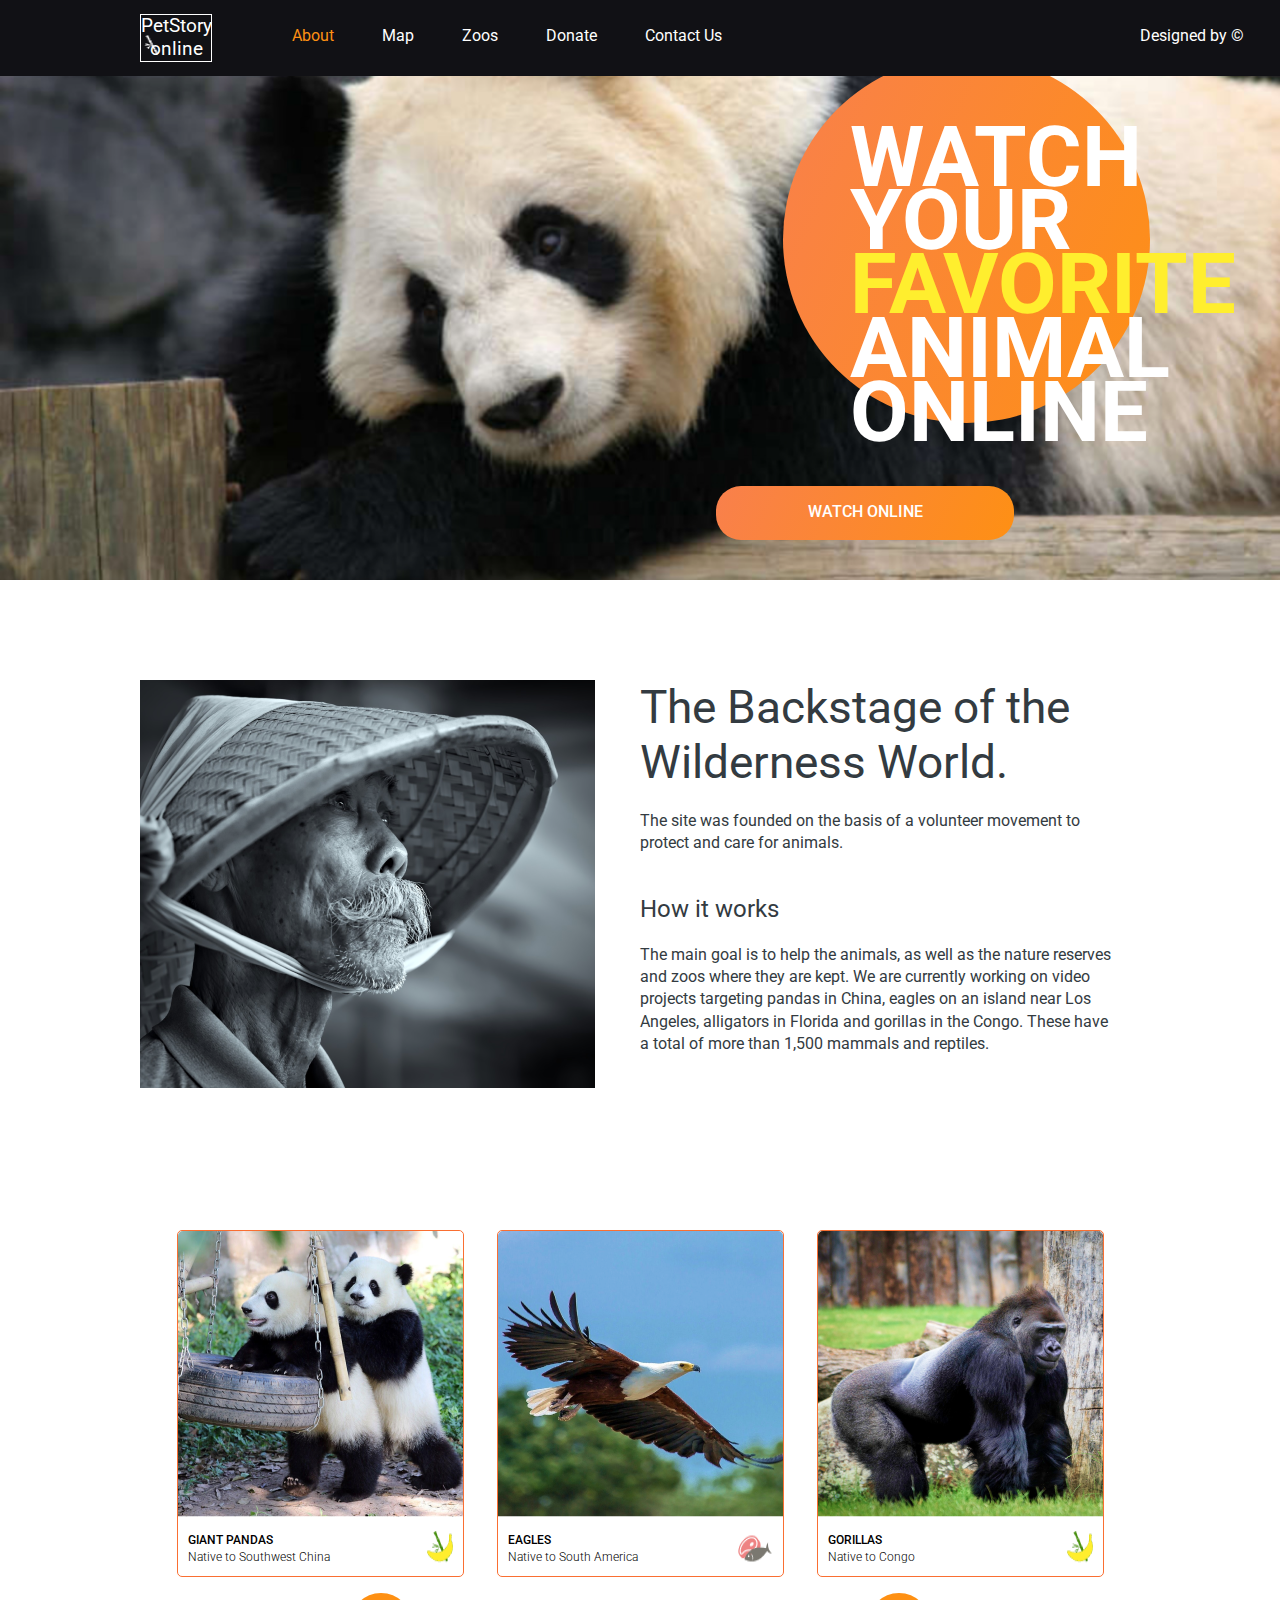
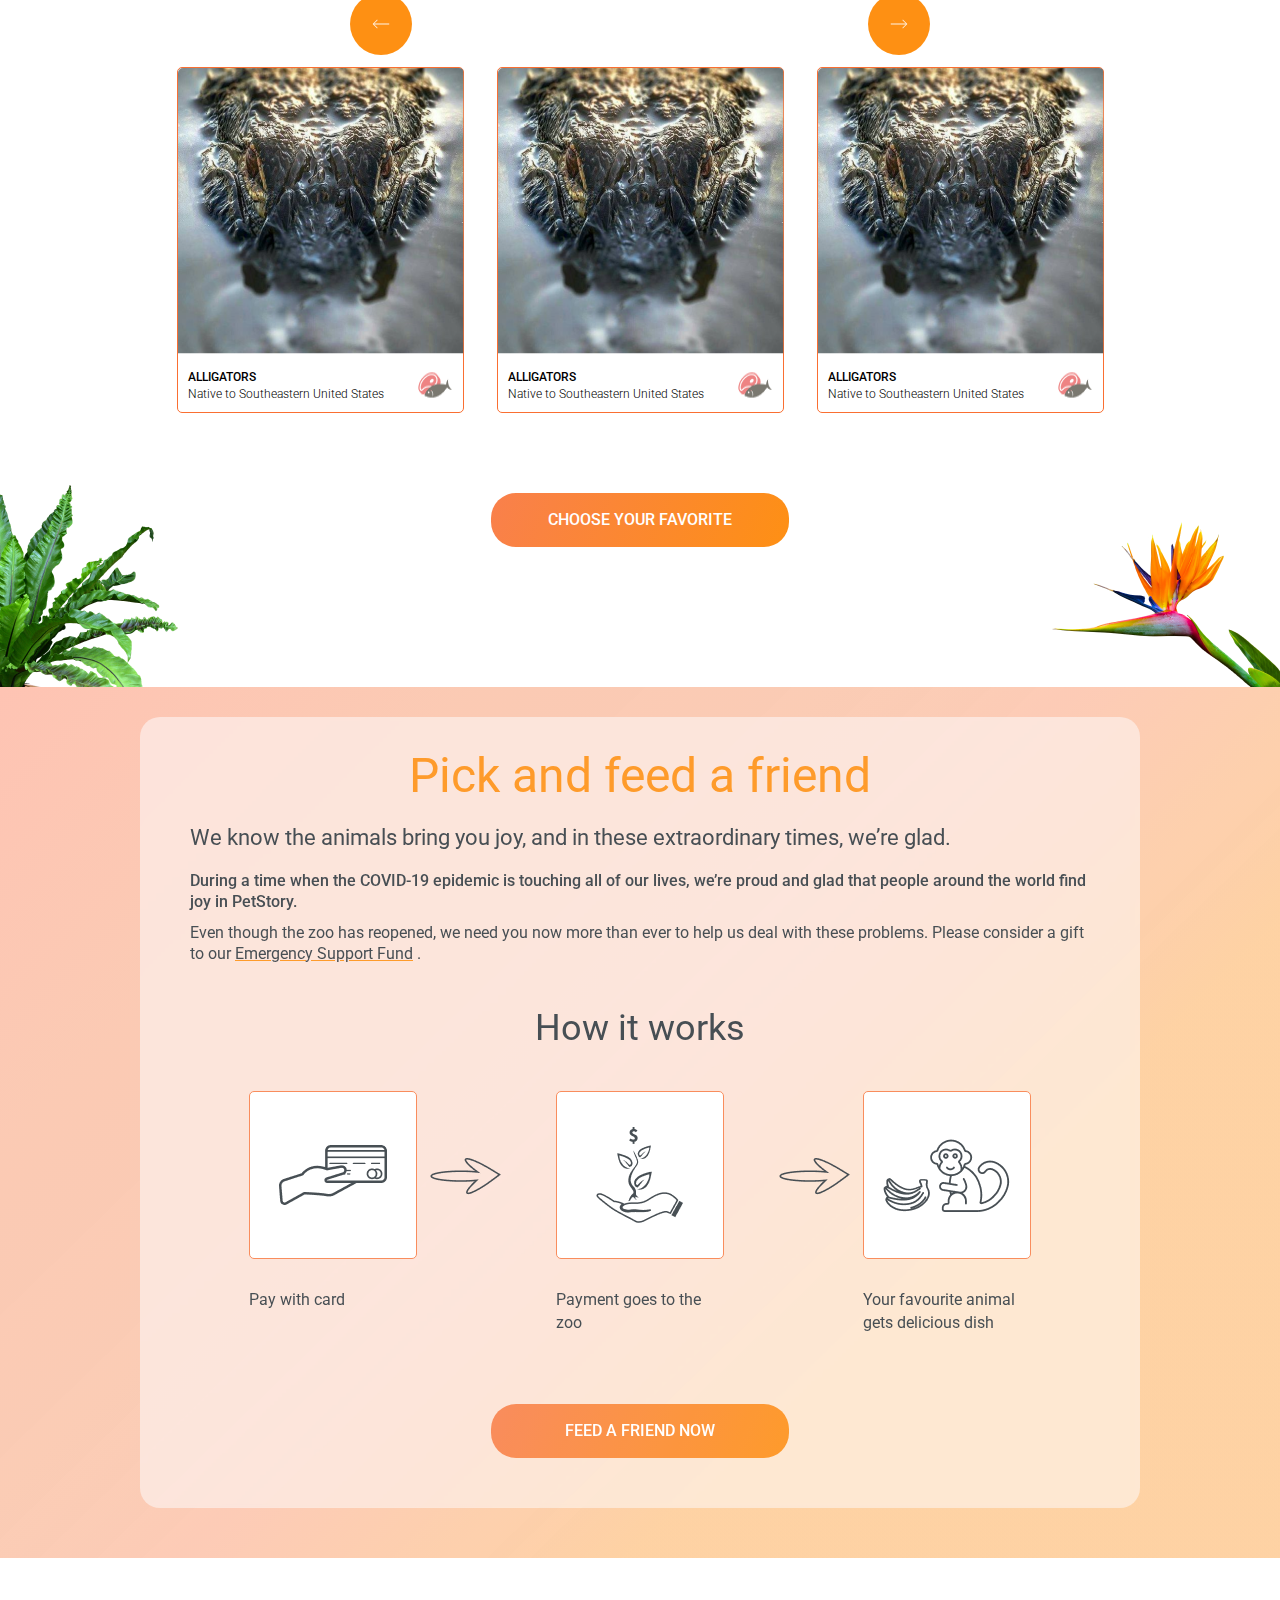
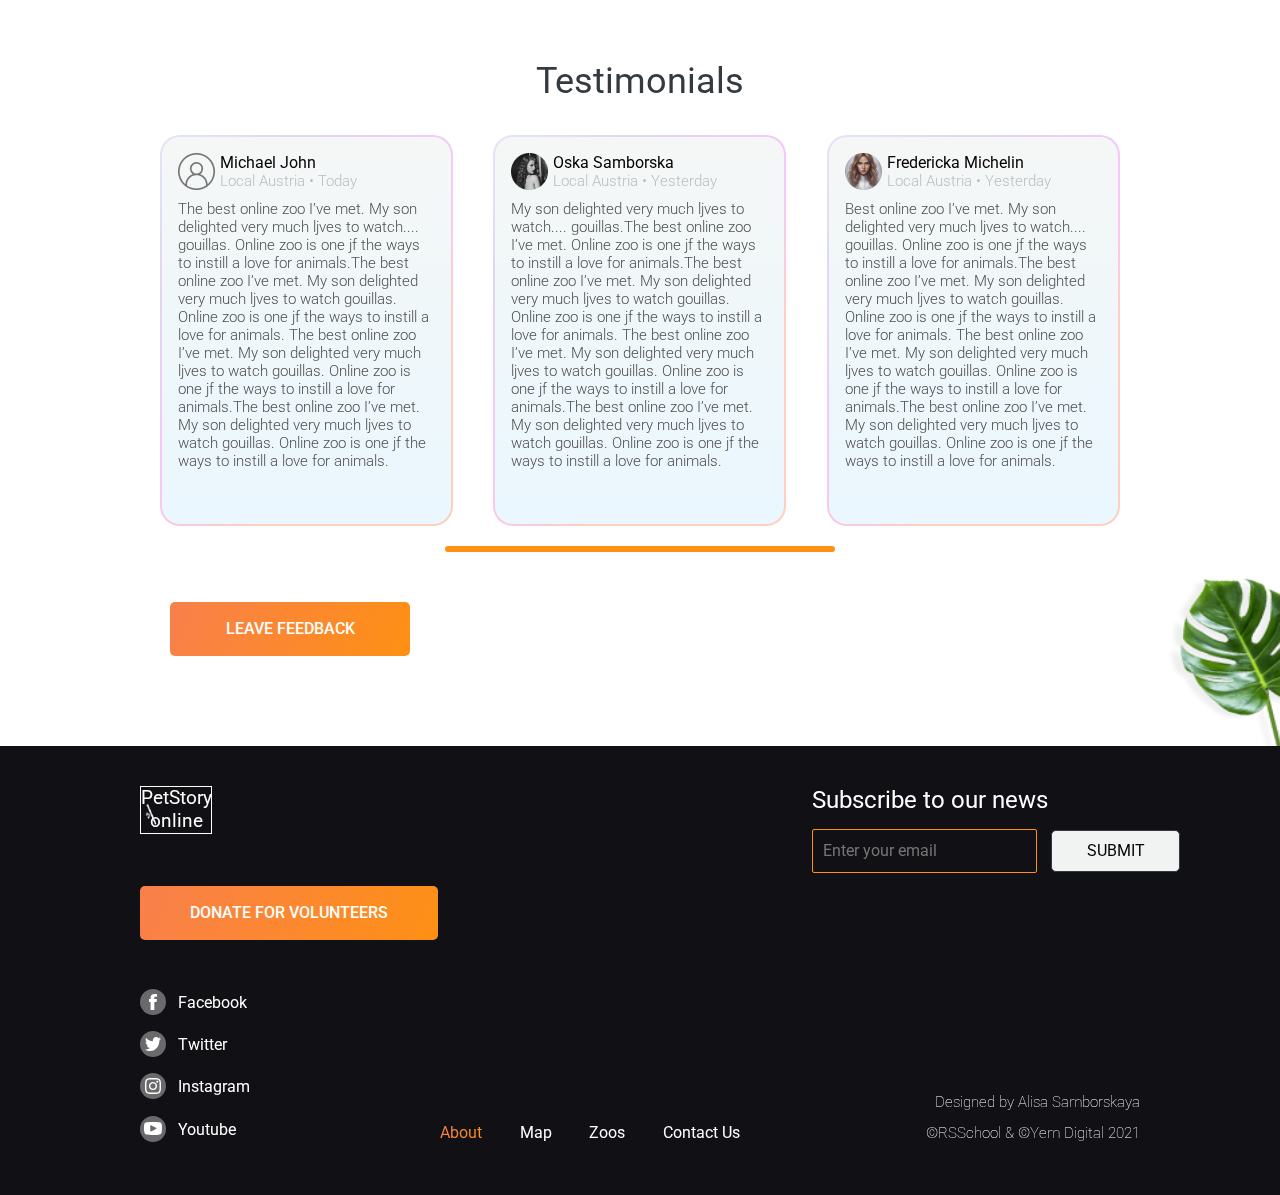
==== pages/main/index.html @ bb73baeb "docs: upload all files" ====
<!DOCTYPE html>
<html lang="en">
  <head>
    <meta charset="UTF-8" />
    <meta name="viewport" content="width=device-width, initial-scale=1.0" />
    <meta http-equiv="X-UA-Compatible" content="ie=edge" />
    <link rel="icon" href="../../assets/icons/bamboo.png" />
    <link rel="stylesheet" href="./style.css" />
    <title>Online Zoo</title>
  </head>
  <body>
    <header>
      <div class="container">
        <a class="logo" href="index.html" > 
          <h1 class="logo-txt">PetStory <br>online </h1>
          <img class="bamboo-icon" alt="" src="../../assets/icons/bamboo.png">
        </a>
        <input id="toggle" type="checkbox"></input>
        <label for="toggle" class="hamburger">
          <div class="menu-line a"></div>
          <div class="menu-line b"></div>
          <div class="menu-line c"></div>
        </label>
        <nav class="navbar">
          <ul class="menu">
            <li class="about">
              <a href="index.html" class="menu-el">About</a>
            </li>
            <li>
              <a href="#map" class="menu-el">Map</a>
            </li>
            <li>
              <a href="#zoos" class="menu-el">Zoos</a>
            </li>
            <li>
              <a href="../donate/index.html" class="menu-el">Donate</a>
            </li>
            <li>
              <a href="#footer" class="menu-el">Contact Us</a>
            </li>
            <li class="figma">
              <a href="https://www.figma.com/file/ypzT9idgAILaSRVRmDAJxn/online-zoo-3-weeks?node-id=0%3A1" target="_blank" class="menu-el">Designed by ©</a>
            </li>
          </ul>
        </nav>
      </div>
    </header>
    <section class="panda-bg">
     <div class="container">
      <div class="orange-circle"></div>
      <h2 class="panda-txt">Watch your <span class='yellow'>favorite</span> animal online </h2>
      <button class="round-btn first">watch online</button>
     </div>
    </section>
    <section class='backstage'>
      <div class="container backstage-row">
      <img class="desktop man-photo" src="../../assets/images/bamboo-cap.png" alt="">
      <img class="flower-photo" src="../../assets/images/flower_foto1.png" alt="">
    <div class="backstage-txt-container">
      <h2 class="backstage-title double-font">The Backstage of the Wilderness World.</h2>
      <p class="backstage-p">The site was founded on the basis of a volunteer movement to protect and care for animals.</p>
      <h2 class="backstage-title how-works">How it works </h2>
      <p class="backstage-p">The main goal is to help the animals, as well as the nature reserves and zoos where they are kept. We are currently working on video projects targeting pandas in China, eagles on an island near Los Angeles, alligators in Florida and gorillas in the Congo. These have a total of more than 1,500 mammals and reptiles.</p>
    </div>
    </div>
    </section>
    <section class="cards">
      <div class="container">
      <div class="cards-container">
        <div class="card">
          <img class="animal-img" alt="" src="../../assets/images/Rectangle 5 (3).png">
          <div class="card-txt-container">
            <p class="card-txt">giant Pandas<br>
            <span class=card-p>Native to Southwest China</span></p>
            <img class="fruit-logo" alt="" src="../../assets/icons/banana-bamboo_icon.png">
         </div>
        </div>
          <div class="card">
            <img class="animal-img" alt="" src="../../assets/images/Rectangle 5 (2).png">
            <div class="card-txt-container">
              <p class="card-txt">Eagles<br>
                <span class=card-p>Native to South America</span></p>
              <img class="fruit-logo" alt="" src="../../assets/icons/meet-fish_icon.png">
            </div>
          </div>
            <div class="card">
              <img class="animal-img" alt="" src="../../assets/images/Rectangle 5 (1).png">
              <div class="card-txt-container">
                <p class="card-txt">Gorillas<br>
                  <span class=card-p>Native to Congo</span></p>
                <img class="fruit-logo" alt="" src="../../assets/icons/banana-bamboo_icon.png">
              </div>
            </div>
              <div class="card">
                <img class="animal-img" alt="" src="../../assets/images/Rectangle 5.png">
                <div class="card-txt-container">
                  <p class="card-txt">Alligators<br>
                    <span class=card-p>Native to Southeastern United States</span></p>
                  <img class="fruit-logo" alt="" src="../../assets/icons/meet-fish_icon.png">
                </div>
            </div>
            <div class="card desktop">
              <img class="animal-img" alt="" src="../../assets/images/Rectangle 5.png">
              <div class="card-txt-container">
                <p class="card-txt">Alligators<br>
                  <span class=card-p>Native to Southeastern United States</span></p>
                <img class="fruit-logo" alt="" src="../../assets/icons/meet-fish_icon.png">
              </div>
          </div>
          <div class="card desktop">
            <img class="animal-img" alt="" src="../../assets/images/Rectangle 5.png">
            <div class="card-txt-container">
              <p class="card-txt">Alligators<br>
                <span class=card-p>Native to Southeastern United States</span></p>
              <img class="fruit-logo" alt="" src="../../assets/icons/meet-fish_icon.png">
            </div>
        </div>
      </div>
      <svg class='prev tablet' width="62" height="62" viewBox="0 0 62 62" fill="none" xmlns="http://www.w3.org/2000/svg">
        <circle cx="31" cy="31" r="31"/>
        <path d="M27.0018 35.1075L27.1065 35.2094L27.2111 35.1074L27.3513 34.9709L27.4616 34.8635L27.3513 34.756L23.7484 31.2466H39H39.15V31.0966V30.9034V30.7534H39H23.7488L27.3513 27.244L27.4616 27.1365L27.3513 27.0291L27.2111 26.8926L27.1065 26.7906L27.0018 26.8926L22.8953 30.8927L22.785 31.0002L22.8953 31.1076L27.0018 35.1075Z" fill="white" stroke="white" stroke-width="0.3"/>
        </svg>
        <svg class='next tablet'width="62" height="62" viewBox="0 0 62 62" fill="none" xmlns="http://www.w3.org/2000/svg">
          <circle cx="31" cy="31" r="31" />
          <path d="M34.9982 26.8925L34.8935 26.7906L34.7889 26.8926L34.6487 27.0291L34.5384 27.1365L34.6487 27.244L38.2516 30.7534H23H22.85V30.9034V31.0966V31.2466H23H38.2512L34.6487 34.756L34.5384 34.8635L34.6487 34.9709L34.7889 35.1074L34.8935 35.2094L34.9982 35.1074L39.1047 31.1073L39.215 30.9998L39.1047 30.8924L34.9982 26.8925Z" fill="white" stroke="white" stroke-width="0.3"/>
          </svg>
      <button class="animals-btn">choose your favorite</button>
      <div class="flowers-cont">
        <img class="palm-img" src="../../assets/images/palm_foto (3).png" alt="">
        <img class="flower-img" src="../../assets/images/strelitzia 1.png" alt="">
      </div>
      </div>
    </section>
    <section class="feed-section">
      <div class="container">
      <div class="feed-content">
        <h2 class="feed-title">Pick and feed a friend</h2>
        <p class="feed-p">We know the animals bring you joy, and in these extraordinary times, we’re glad.</p>
        <p class="feed-bold-p tablet">During a time when the COVID-19 epidemic is touching all of our lives, we’re proud and glad that people around the world find joy in PetStory.</p>
        <p class="emergency-support-p tablet">Even though the zoo has reopened, we need you now more than ever to help us deal with these problems. Please consider a gift to our <a class='emergency-link' href='../donate/index.html'>Emergency Support Fund</a> . </p>
        <h3 class="feed-subtitle">How it works</h3>
        <div class="feed-cards">
          <div class="feed-sec-card">
            <div class="white-bg">
            <img class="feed-logo" alt="" src="../../assets/icons/pay.png"></div>
            <p class="feed-logo-p">Pay with card</p>
          </div>
          <div class="feed-sec-card">
            <div class="white-bg">
            <img class="feed-logo" alt="" src="../../assets/icons/zoo.png"></div>
            <p class="feed-logo-p">Payment goes to the zoo</p>
          </div>
          <div class="feed-sec-card">
            <div class="white-bg">
            <img class="feed-logo" alt="" src="../../assets/icons/monkey.png"></div>
            <p class="feed-logo-p">Your favourite animal <br>gets delicious dish</p>
          </div>
        </div>
        <a href="../donate/index.html"><button class="feed-btn">Feed a friend now</button></a>
        <div class="green-arrows">
          <img class="green-arrow1 hide" alt="" src="../../assets/icons/arrow.png"> 
          <img class="green-arrow2 hide" alt="" src="../../assets/icons/arrow.png">
          <img class="vector desktop" alt="" src="../../assets/icons/Vector.png"> 
          <img class="vector2 desktop" alt="" src="../../assets/icons/Vector.png">
        </div>
      </div>
      </div>
    </section>
    <section class="testimonials">
      <div class="container">
      <h2 class="testimonial-header">Testimonials</h2>
      <div class="feedbacks">
      <div class="feedback-container">
        <div class="user-info">
          <img class="user" alt="" src="../../assets/icons/user_icon.png">
          <div class="name-location">
            <p class="name">Michael John </p>
            <p class="location">Local Austria • Today</p>
          </div>
        </div>
        <p class="comment">The best online zoo I’ve met. My son delighted very much ljves to watch.... gouillas. Online zoo is one jf the ways to instill a love for animals.The best online zoo I’ve met. My son delighted very much ljves to watch gouillas. Online zoo is one jf the ways to instill a love for animals.
          The best online zoo I’ve met. My son delighted very much ljves to watch gouillas. Online zoo is one jf the ways to instill a love for animals.The best online zoo I’ve met. My son delighted very much ljves to watch gouillas. Online zoo is one jf the ways to instill a love for animals.
          </p>
      </div>
      <div class="feedback-container">
        <div class="user-info">
          <img class="user" alt="" src="../../assets/icons/Ellipse 2 (1).png">
          <div class="name-location">
            <p class="name">Oska Samborska </p>
            <p class="location">Local Austria • Yesterday</p>
          </div>
        </div>
        <p class="comment">My son delighted very much ljves to watch.... gouillas.The best online zoo I’ve met.  Online zoo is one jf the ways to instill a love for animals.The best online zoo I’ve met. My son delighted very much ljves to watch gouillas. Online zoo is one jf the ways to instill a love for animals.
          The best online zoo I’ve met. My son delighted very much ljves to watch gouillas. Online zoo is one jf the ways to instill a love for animals.The best online zoo I’ve met. My son delighted very much ljves to watch gouillas. Online zoo is one jf the ways to instill a love for animals.          
          </p>
      </div>
      <div class="feedback-container">
        <div class="user-info">
          <img class="user" alt="" src="../../assets/icons/Ellipse 2.png">
          <div class="name-location">
            <p class="name">Fredericka Michelin</p>
            <p class="location">Local Austria • Yesterday</p>
          </div>
        </div>
        <p class="comment">Best online zoo I’ve met. My son delighted very much ljves to watch.... gouillas. Online zoo is one jf the ways to instill a love for animals.The best online zoo I’ve met. My son delighted very much ljves to watch gouillas. Online zoo is one jf the ways to instill a love for animals.
          The best online zoo I’ve met. My son delighted very much ljves to watch gouillas. Online zoo is one jf the ways to instill a love for animals.The best online zoo I’ve met. My son delighted very much ljves to watch gouillas. Online zoo is one jf the ways to instill a love for animals.
          </p>
      </div>
      <div class="feedback-container bg-desktop">
        <div class="user-info">
          <img class="user" alt="" src="../../assets/icons/Ellipse 2 (1).png">
          <div class="name-location">
            <p class="name">Oska Samborska </p>
            <p class="location">Local Austria • Yesterday</p>
          </div>
        </div>
        <p class="comment">My son delighted very much ljves to watch.... gouillas.The best online zoo I’ve met.  Online zoo is one jf the ways to instill a love for animals.The best online zoo I’ve met. My son delighted very much ljves to watch gouillas. Online zoo is one jf the ways to instill a love for animals.
          The best online zoo I’ve met. My son delighted very much ljves to watch gouillas. Online zoo is one jf the ways to instill a love for animals.The best online zoo I’ve met. My son delighted very much ljves to watch gouillas. Online zoo is one jf the ways to instill a love for animals.          
          </p>
      </div>
      </div>
      <div class="progress-cont desktop">
      <div class="progress-bar desktop"></div>
      </div>
      <button class="feedback-btn">leave feedback</button>
      <div class="feedback-flower-cont">
        <img alt="" src="../../assets/images/leav_foto.png" class="leave">
      </div>
     </div>
    </section>
      
    <footer id="footer">
      <div class="container">
        <a class='footer-logo' href="index.html" > 
          <h1 class="f-logo-txt">PetStory online </h1>
          <img class="bamboo-icon2" alt="" src="../../assets/icons/bamboo.png">
        </a>
        <nav class="social-icons">
          <a href="https://www.facebook.com"><svg class='sc-icon' width="26" height="26" viewBox="0 0 26 26" fill="none" xmlns="http://www.w3.org/2000/svg">
            <circle cx="13" cy="13" r="13" fill-opacity="0.5"/>
            <path fill-rule="evenodd" clip-rule="evenodd" d="M17 7.75008H15.4C14.2983 7.75008 14.3334 8.14316 14.3334 8.8619V9.99991H17L16.4666 13H14.3334V21H10.6V13H9V9.99991H10.6V8.58692C10.6 6.33782 11.7974 5 14.6268 5H17V7.75008Z" fill="white"/>
            </svg><span class='s-names desktop'>Facebook</span></a>
          <a href="https://www.twitter.com"><svg class='sc-icon' width="26" height="26" viewBox="0 0 26 26" fill="none" xmlns="http://www.w3.org/2000/svg">
            <circle cx="13" cy="13" r="13" fill-opacity="0.5"/>
            <path fill-rule="evenodd" clip-rule="evenodd" d="M21 7.65713C20.4114 7.93821 19.7787 8.12837 19.1147 8.21377C19.7923 7.77623 20.313 7.08372 20.5579 6.25827C19.9237 6.6633 19.2211 6.95752 18.4734 7.11604C17.8747 6.42906 17.0216 6 16.0774 6C14.2646 6 12.7949 7.58227 12.7949 9.53414C12.7949 9.81108 12.8238 10.0809 12.8798 10.3397C10.1517 10.1923 7.73296 8.7851 6.11392 6.6467C5.83136 7.16877 5.66944 7.77589 5.66944 8.42363C5.66944 9.64979 6.24896 10.7316 7.12976 11.3655C6.59168 11.347 6.08544 11.1882 5.64304 10.9235C5.64272 10.938 5.64272 10.9529 5.64272 10.9677C5.64272 12.6802 6.77424 14.1086 8.27584 14.4334C8.00048 14.5142 7.7104 14.5576 7.41104 14.5576C7.19952 14.5576 6.99392 14.5353 6.79344 14.4939C7.2112 15.898 8.42336 16.92 9.85984 16.9485C8.73648 17.8964 7.32096 18.4615 5.78304 18.4615C5.51808 18.4615 5.2568 18.4447 5 18.412C6.45264 19.4148 8.17824 20 10.0318 20C16.0698 20 19.3715 14.6144 19.3715 9.94401C19.3715 9.79068 19.3683 9.63821 19.3621 9.4866C20.0035 8.98839 20.56 8.36589 21 7.65713Z" fill="white"/>
            </svg><span class='s-names desktop'>Twitter</span></a>
          <a href="https://www.instagram.com"><svg class='sc-icon' width="26" height="26" viewBox="0 0 26 26" fill="none" xmlns="http://www.w3.org/2000/svg">
            <circle cx="13" cy="13" r="13" fill-opacity="0.5"/>
            <path fill-rule="evenodd" clip-rule="evenodd" d="M9.70172 5.04829C8.8501 5.087 8.26863 5.22215 7.75974 5.42002C7.23357 5.62431 6.78768 5.89803 6.34294 6.34276C5.89791 6.78749 5.62447 7.23351 5.42017 7.75967C5.2223 8.26869 5.08701 8.85014 5.04829 9.7016C5.00929 10.5549 5 10.8272 5 13C5 15.1728 5.00929 15.4449 5.04829 16.2984C5.08701 17.1499 5.2223 17.7313 5.42017 18.24C5.62447 18.7662 5.89791 19.2125 6.34294 19.6571C6.78768 20.102 7.23357 20.3754 7.75974 20.58C8.26863 20.7779 8.8501 20.913 9.70172 20.9517C10.5551 20.9907 10.8274 21 13.0001 21C15.1729 21 15.4452 20.9907 16.2986 20.9517C17.15 20.913 17.7315 20.7779 18.2407 20.58C18.7664 20.3754 19.2127 20.102 19.6575 19.6571C20.1022 19.2125 20.3755 18.7662 20.5801 18.24C20.7778 17.7313 20.9133 17.1499 20.952 16.2984C20.991 15.4449 21 15.1728 21 13C21 10.8272 20.991 10.5549 20.952 9.7016C20.9133 8.85014 20.7778 8.26869 20.5801 7.75967C20.3755 7.23351 20.1022 6.78749 19.6575 6.34276C19.2127 5.89803 18.7664 5.62431 18.2407 5.42002C17.7315 5.22215 17.15 5.087 16.2986 5.04829C15.4452 5.00943 15.1729 5 13.0001 5C10.8274 5 10.5551 5.00943 9.70172 5.04829ZM9.76747 19.5116C8.98742 19.4761 8.56382 19.3461 8.28209 19.2364C7.9085 19.091 7.6422 18.9177 7.36218 18.6378C7.08216 18.358 6.90886 18.0915 6.76357 17.7181C6.65399 17.4362 6.52384 17.0126 6.48812 16.2326C6.44969 15.389 6.44141 15.1359 6.44141 12.9999C6.44141 10.8637 6.44969 10.6108 6.48812 9.76709C6.52384 8.9872 6.65399 8.56362 6.76357 8.28175C6.90886 7.90831 7.08216 7.64173 7.36218 7.36186C7.6422 7.08199 7.9085 6.90841 8.28209 6.76355C8.56382 6.65398 8.98742 6.52369 9.76747 6.48797C10.611 6.44954 10.8641 6.4414 13.0001 6.4414C15.1361 6.4414 15.3891 6.44954 16.233 6.48797C17.0128 6.52369 17.4364 6.65398 17.7184 6.76355C18.0918 6.90841 18.3583 7.08199 18.6382 7.36186C18.9182 7.64173 19.0913 7.90831 19.2366 8.28175C19.3462 8.56362 19.4765 8.9872 19.5122 9.76709C19.5507 10.6108 19.5585 10.8637 19.5585 12.9999C19.5585 15.1359 19.5507 15.389 19.5122 16.2326C19.4765 17.0126 19.3462 17.4362 19.2366 17.7181C19.0913 18.0915 18.9182 18.358 18.6382 18.6378C18.3583 18.9177 18.0918 19.091 17.7184 19.2364C17.4364 19.3461 17.0128 19.4761 16.233 19.5116C15.3894 19.5503 15.1364 19.5583 13.0001 19.5583C10.8641 19.5583 10.611 19.5503 9.76747 19.5116ZM16.3105 8.72943C16.3105 9.25945 16.7403 9.68947 17.2706 9.68947C17.8008 9.68947 18.2305 9.25945 18.2305 8.72943C18.2305 8.19913 17.8008 7.76954 17.2706 7.76954C16.7403 7.76954 16.3105 8.19913 16.3105 8.72943ZM8.8916 13.0002C8.8916 15.2691 10.731 17.1082 12.9999 17.1082C15.2689 17.1082 17.108 15.2691 17.108 13.0002C17.108 10.7312 15.2689 8.89203 12.9999 8.89203C10.731 8.89203 8.8916 10.7312 8.8916 13.0002ZM10.334 13.0001C10.334 11.5273 11.5278 10.3334 13.0006 10.3334C14.4734 10.3334 15.6673 11.5273 15.6673 13.0001C15.6673 14.473 14.4734 15.6668 13.0006 15.6668C11.5278 15.6668 10.334 14.473 10.334 13.0001Z" fill="white"/>
            </svg><span class='s-names desktop'>Instagram</span></a>
          <a href="https://www.youtube.com"><svg class='sc-icon' width="26" height="26" viewBox="0 0 26 26" fill="none" xmlns="http://www.w3.org/2000/svg">
            <circle cx="13" cy="13" r="13" fill-opacity="0.5"/>
            <path fill-rule="evenodd" clip-rule="evenodd" d="M16.0062 11.7728L11.4938 9.51719C11.4938 9.51719 10.2404 8.94726 10.2404 10.0186V15.031C10.2404 15.031 10.2636 15.7955 11.4938 15.2815C12.3498 14.9237 16.0062 13.0258 16.0062 13.0258C16.0062 13.0258 16.9391 12.4282 16.0062 11.7728ZM21.5213 16.7852C20.9624 18.3749 19.7669 18.5797 18.7637 18.7901C17.2852 19.1002 7.77237 19.0612 6.22922 18.5394C5.26706 18.2141 4.67503 18.0741 4.22386 15.7827C3.93499 14.3165 3.91592 10.003 4.22386 8.51494C4.52204 7.07408 5.27096 6.39753 6.73067 6.25928C10.6515 5.88785 17.205 5.94029 19.265 6.25928C21.1748 6.55486 21.5739 7.69385 21.772 8.76545C22.0927 10.5004 22.1304 15.0524 21.5213 16.7852Z" fill="white"/>
            </svg><span class='s-names desktop'>Youtube</span></a>
        </nav>
        <div class="mail-container desktop">
          <h3 class="subscribe">Subscribe to our news</h3>
          <div class="mail">
            <input type="email" placeholder="Enter your email">
            <button class='submit' type="submit">Submit</button>
          </div>
        </div>
        <button class="footer-btn">donate for volunteers</button>
        <div class="designed-by">
          <p class='designed-by-p'>Designed by Alisa Samborskaya</p>
          <p class='designed-by-p'>©RSSchool & ©Yem Digital 2021</p>
        </div>
        <nav class="footer-navbar">
          <ul class="footer-menu">
            <li>
              <a href="index.html" class="f-menu-el">About</a>
            </li>
            <li>
              <a href="#map" class="f-menu-el">Map</a>
            </li>
            <li>
              <a href="#zoos" class="f-menu-el">Zoos</a>
            </li>
            <li>
              <a href="#footer" class="f-menu-el">Contact Us</a>
            </li>
          </ul>
        </nav>
      </div>
    </footer>
    <script src="./script.js"></script>

  </body>
</html>
---- pages/main/style.css ----
@import url("https://fonts.googleapis.com/css2?family=Roboto:wght@100;300;400;500;700&display=swap");

/* Default settings */

* {
  margin: 0 auto;
  box-sizing: border-box;
}
body {
  width: 100%;
  height: 100vh;
}
/* header with hamburger menu*/
header {
  background: #111115;
  padding: 3px 10px;
}
.logo-txt {
  font-family: "Roboto", sans-serif;
  font-style: normal;
  font-weight: 400;
  font-size: 12.2899px;
  line-height: 120%;
  color: #ffffff;
  text-align: center;
  margin: 0;
}
.logo {
  display: block;
  text-decoration: none;
  position: relative;
  z-index: 6;
  margin: 0;
  width: 47px;
}

.bamboo-icon {
  position: absolute;
  left: 4px;
  top: 12px;
  width: 7px;
  height: 13.56px;
}
#toggle {
  display: none;
}
.hamburger {
  position: absolute;
  right: 10px;
  margin-top: -24px;
  z-index: 5;
  cursor: pointer;
}

.menu-line {
  position: relative;
  width: 18px;
  height: 2px;
  margin-top: 2px;
  background: #ffffff;
  border-radius: 2px;
  transition: all 0.3s ease-in-out;
}
.navbar {
  position: fixed;
  width: 100%;
  height: 100%;
  background: #fdfdff;
  top: -100%;
  left: 0;
  right: 0;
  bottom: 0;
  overflow: hidden;
  transition: all 0.3s ease-in-out;
  transform: scale(0);
  z-index: 5;
}
.menu {
  position: relative;
  overflow: hidden;
  overflow-y: auto;
  height: 100%;
  margin-top: 40px;
  padding: 0;
}
nav {
  padding-left: 10px;
}
nav li {
  position: relative;
  list-style-type: none;
  margin-top: 20px;
  transition: color 0.2s ease-in-out;
}
nav li a {
  text-decoration: none;
  font-family: "Roboto", sans-serif;
  font-style: normal;
  font-weight: 400;
  font-size: 16px;
  line-height: 140%;
  color: #333b41;
  cursor: pointer;
}

#toggle:checked + .hamburger .a {
  transform: rotate(90deg);
  margin-left: 10px;
  margin-top: 25px;
}
#toggle:checked + .hamburger .b {
  transform: rotate(90deg);
  margin-top: -2px;
  margin-left: 20px;
}
#toggle:checked + .hamburger .c {
  transform: rotate(90deg);
  margin-left: 30px;
  margin-top: -2px;
}

#toggle:checked + .hamburger + .navbar {
  top: 0;
  transform: scale(1);
}
.menu-el:active,
.logo:active {
  background: linear-gradient(113.96deg, #f9804b 1.49%, #fe9013 101.44%);
  -webkit-background-clip: text;
  -webkit-text-fill-color: transparent;
  background-clip: text;
  color: transparent;
}
/*section 1 */
.panda-bg {
  background: url(../../assets/images/Giant\ Panda.png);
  background-repeat: no-repeat;
  background-size: cover;
  background-position: center;
  height: 186.96px;
  position: relative;
}
.orange-circle {
  background: linear-gradient(113.96deg, #f9804b 1.49%, #fe9013 101.44%);
  width: 120px;
  height: 120px;
  border-radius: 50%;
  position: absolute;
  top: 20px;
  right: 35px;
  z-index: 1;
}
.panda-txt {
  z-index: 2;
  position: absolute;
  font-family: "Roboto", sans-serif;
  font-style: normal;
  font-weight: 700;
  font-size: 28px;
  line-height: 75%;
  text-align: center;
  text-transform: uppercase;
  color: #ffffff;
  width: 130px;
  right: 5px;
  top: 40px;
}
.yellow {
  color: #ffee2e;
}
button{
  font-family: 'Roboto',sans-serif;
  font-style: normal;
  text-align: center;
  text-transform: uppercase;
  color: #FFFFFF;
  background: linear-gradient(113.96deg, #F9804B 1.49%, #FE9013 101.44%);
  border-radius: 5px;
  border-style: none;
}
.round-btn {
  border-radius: 25px;
  width: 298px;
  height: 54px;
  font-weight: 500;
  font-size: 16px;
  line-height: 140%;
  position: absolute;
  top: 205px;
  left: 0;
  right: 0;
  z-index: 2;
}

/*section2*/
.backstage-title {
  padding-top: 20px;
  font-family: "Roboto", sans-serif;
  font-style: normal;
  font-weight: 400;
  font-size: 24px;
  line-height: 120%;
  color: #333b41;
}
.backstage-p {
  padding-top: 10px;
  font-family: "Roboto", sans-serif;
  font-style: normal;
  font-weight: 400;
  font-size: 16px;
  line-height: 130%;
  color: #333b41;
}
.backstage-txt-container {
  padding: 0 10px;
  margin-top: 80px;
}
.backstage {
  position: relative;
  overflow: hidden;
}
.flower-photo {
  position: absolute;
  right: -70px;
  top:30px;
  width:105px;
  height:217px;
}

/*section 3 cards*/
.cards-container {
  margin-top: 40px;
  display: flex;
  gap: 20px;
  flex-direction: column;
}
.card {
  text-align: center;
  border: 0.78px solid;
  border-color: #fa6f32;
  box-shadow: #fe9013;
  border-radius: 5px;
  max-width: 287px;
}
.card:hover {
  cursor: pointer;
  transform: scale(1.07);
  background: #6e6d6d;
}
.card-txt-container {
  display: flex;
  flex-direction: row;
  justify-content: space-between;
  text-align: left;
  padding: 10px;
}
.card-txt {
  font-family: "Roboto", sans-serif;
  font-style: normal;
  font-weight: 500;
  font-size: 12.4695px;
  line-height: 140%;
  text-transform: uppercase;
  color: #000000;
  margin: 0;
}
.card-p {
  font-weight: 300;
  font-size: 11.6901px;
  line-height: 120%;
  text-transform: none;
  margin: 0;
}
.fruit-logo {
  margin: 0;
}
.animal-img {
  border-radius: 5px 5px 0 0;
}
.animals-btn {
  border-radius: 25px;
  width: 298px;
  height: 54px;
  font-weight: 500;
  font-size: 16px;
  line-height: 140%;
  margin-top: 20px;
  padding: 0;
}
.cards {
  text-align: center;
  position: relative;
  overflow: hidden;
  padding-bottom: 60px;
}
.flower-img,
.palm-img {
  margin: 0;
}
.flower-img {
  width: 85px;
  height: 71px;
  position: absolute;
  right: -20px;
}
.palm-img {
  width: 138px;
  height: 112px;
  position: absolute;
  left: -80px;
  bottom:-40px;
}
/*section 4*/
.feed-section {
  background: linear-gradient(
      315.75deg,
      rgba(254, 210, 144, 0.7) 30.06%,
      #febdab 100.95%,
      rgba(254, 210, 144, 0.7) 106.36%
    ),
    linear-gradient(
      315.75deg,
      rgba(254, 189, 171, 0.74) 30.06%,
      rgba(243, 169, 248, 0.66) 50.74%,
      #e0d8f0 80.49%,
      #eaf7fe 127.9%,
      #eaf7fe 149.54%
    ),
    linear-gradient(
      315.75deg,
      rgba(254, 189, 171, 0.74) 30.06%,
      rgba(243, 169, 248, 0.66) 50.74%,
      #e0d8f0 80.49%,
      #eaf7fe 127.9%,
      #eaf7fe 149.54%
    );
  opacity: 0.9;
  padding: 20px 10px;
}
.feed-content {
  background: rgba(253, 253, 255, 0.52);
  backdrop-filter: blur(2px);
  border-radius: 20px;
  text-align: center;
  padding-bottom: 40px;
}
.feed-title {
  padding-top: 20px;
  font-family: "Roboto", sans-serif;
  font-style: normal;
  font-weight: 400;
  font-size: 24px;
  line-height: 120%;
  color: #fe9013;
}
.feed-p {
  padding-top: 10px;
  font-family: "Roboto", sans-serif;
  font-style: normal;
  font-weight: 400;
  font-size: 18px;
  line-height: 120%;
  color: #333b41;
}
.feed-subtitle {
  padding-top: 20px;
  font-family: "Roboto", sans-serif;
  font-style: normal;
  font-weight: 400;
  font-size: 24px;
  line-height: 120%;
  color: #333b41;
}
.feed-logo {
  border-radius: 5px;
}
.white-bg {
  background: #ffffff;
  border-radius: 5px;
  width: 168px;
  height: 168px;
  display: flex;
  flex-direction: column;
  justify-content: center;
  border: 1px solid #f9804b;
}
.feed-cards {
  display: flex;
  flex-direction: column;
  gap: 20px;
}
.feed-logo-p {
  text-align: left;
  margin-top: 10px;
  font-family: "Roboto", sans-serif;
  font-style: normal;
  font-weight: 400;
  font-size: 16px;
  line-height: 140%;
  color: #333b41;
}
.feed-sec-card {
  width: 168px;
}
.feed-btn {
  width: 298px;
  height: 54px;
  font-weight: 500;
  font-size: 16px;
  line-height: 140%;
  margin-top: 30px;
  padding: 0;
  border-radius: 25px;
}
.green-arrows {
  position: relative;
}
.green-arrow1 {
  position: absolute;
  top: -620px;
  right: 30px;
}
.green-arrow2 {
  position: absolute;
  top: -390px;
  right: 30px;
}

/* testimonial*/
.testimonial-header{
  margin-top: 30px;
  font-family: 'Roboto';
  font-style: normal;
  font-weight: 400;
  font-size: 24px;
  line-height: 120%;
  color: #333B41;
  text-align: center;
}
.user-info{
  display:flex;
  flex-direction: row;
}
.user{
  margin:0;
}
.name-location{
  margin:0;
  padding-left:5px ;
}
.name{
  font-family: 'Roboto';
  font-style: normal;
  font-weight: 400;
  font-size: 16px;
  line-height: 120%;
  color: #000000;
}
.location{
  font-family: 'Roboto';
  font-style: normal;
  font-weight: 300;
  font-size: 15px;
  line-height: 120%;
  color: #BDBDBD;
}
.comment{
  margin:0;
  margin-top:10px;
  padding-left: 7px;;
  width:252px;
  height:38px;
  overflow: hidden;
  font-family: 'Roboto';
  font-style: normal;
  font-weight: 300;
  font-size: 15px;
  line-height: 120%;
  color: #4F4F4F;
}
.feedback-container {
  margin-top: 20px;
  padding:10px;
  border:2px solid transparent;
  border-radius: 20px;
  height: 109px;
  width: 299px;
  overflow: hidden;
  background:
  linear-gradient( #f5f7f6,  #eaf7fe) padding-box,
  linear-gradient(315.75deg, rgba(254, 189, 171, 0.74) 30.06%, rgba(243, 169, 248, 0.66) 50.74%, #E0D8F0 80.49%, #EAF7FE 127.9%, #EAF7FE 149.54%) border-box;
  text-align: left;
}
.feedback-btn{
  margin-top: 30px;
  width: 240px;
  height: 54px;
  font-weight: 500;
  font-size: 16px;
  line-height: 140%;
  border-radius: 5px;
}
.testimonials{
  text-align: center;
  position: relative;
  padding-bottom: 60px;;
  overflow: hidden;
}
.leave{
  position: absolute;
  width:90px;
  height:85px;
  right:-35px;
}

/*footer*/
footer{
background: #111115;
text-align: center;
}
.f-logo-txt{
  font-family: "Roboto", sans-serif;
  font-style: normal;
  font-weight: 400;
  font-size:19px;
  line-height: 120%;
  color: #ffffff;
  text-align: center;
}
.footer-logo {
  padding-top: 20px;
  display: block;
  text-decoration: none;
  position: relative;
}
.bamboo-icon2{
  position: absolute;
  right:0;
  left: 30px;
  top: 17px;
  width: 12px;
  height: 21px;
}
.social-icons{
  margin-top:30px;
  padding: 0;
  display: flex;
  flex-direction: row;
  justify-content: space-between;
  width:200px;
}
.sc-icon{
  fill:#C4C4C4;
}
.sc-icon:active, .sc-icon:hover{
 fill: #4B9200;
}
.footer-btn{
  margin-top: 30px;
  width: 298px;
  height: 54px;
  font-weight: 500;
  font-size: 16px;
  line-height: 140%;
}
button:hover {
  background: #e47209;
  cursor: pointer;
}
button:active {
  background: #4b9200;
}
.designed-by{
  display: flex;
  flex-direction: column;
  gap:13px;
  margin-top:30px;
  text-align: right;
}
.designed-by-p{
  font-family: 'Roboto';
  font-style: normal;
  font-weight: 100;
  font-size: 15px;
  line-height: 120%;
  color: #FFFFFF;
  margin:0;
  padding-right: 5%;
}
.footer-navbar{
  margin-top: 30px;
  padding: 0;
  padding-bottom: 20px;;
}
.footer-menu{
  display: flex;
  flex-direction: row;
  justify-content: space-evenly;
  padding: 0;
}
.footer-menu li{
  margin:0;
}
.f-menu-el:hover{
  color:#FE9013;
}
.f-menu-el{
  font-family: 'Roboto';
  font-style: normal;
  font-weight: 400;
  font-size: 16px;
  line-height: 140%;
  color: #FFFFFF;
}
.footer-menu li:first-child{
  background: linear-gradient(113.96deg, #F9804B 1.49%, #FE9013 101.44%);
  -webkit-background-clip: text;
  -webkit-text-fill-color: transparent;
  background-clip: text;
}
.tablet, .desktop, .bg-desktop{
  display: none;
}
.container{
  max-width:400px
}
@media only screen and (min-width: 640px) {
  .tablet{
    display: block;
  }
  .container{
    max-width: 700px;
  }

  header {
    padding: 3px 20px;
  }
  .hamburger{
    right:3%;
  }
  /*section1*/
  .panda-bg{
    height:339px;
  }
  .orange-circle{
    width: 237.6px;
    height: 237.6px;
    top:10px;
    right:80px;
  }
  .panda-txt{
    font-size: 54.2894px;
    line-height: 75%;
    right:120px;
    top:50px;
  }
  .round-btn{
    right:300px;
    top:250px;
  }
  /*section2*/
.double-font{
  padding-top: 0;
  font-size: 48px;
}
.backstage-p{
  padding-top: 20px;
  line-height: 140%;
}
.backstage-txt-container {
  margin: 0;
  padding: 0 20px;
  margin-top: 60px;
  width:520px;
}
.flower-photo{
  width: 231px;
  height: 430px;
  top:-5px;
  right: -100px;
}
/*section3*/
.cards-container{
  flex-direction: row;
  flex-wrap: wrap;
  padding: 0 10px;
  row-gap: 90px;
}
.animals-btn{
  margin-top: 60px;
}
.cards{
  padding-bottom:100px;
}
.palm-img{
  width:auto;
  height:auto;
  left:-250px;
  bottom:-80px;
}
.flower-img {
  width: 175px;
  height: 131px;
  bottom:0;
  right: 0;
}
.prev,
.next{
 fill:#FE9013;
}
.prev:hover,.next:hover{
  fill:#4B9200;
  cursor: pointer;
  transform: scale(1.1);
}
.prev:active,.next:active{
  fill:#4B9200;
  cursor: pointer;
}
.prev{
  position: absolute;
  top:400px;
  bottom:0;
  left:240px;
}
.next{
  position: absolute;
  top:400px;
  bottom:0;
  right:240px;
}
/*section4*/
.feed-section{
  padding: 20px 0px;
}
.feed-content{
  padding:10px 20px 60px 20px;
}
.feed-title {
  padding-top: 0px;
  font-size: 42px;
}
.feed-p{
  padding-top: 20px;
  font-size: 22px;
  text-align: left;
}
.feed-bold-p{
  font-family: 'Roboto';
  font-style: normal;
  font-weight: 500;
  font-size: 16px;
  line-height: 130%;
  color: #333B41;
  padding-top: 20px;
  text-align: left;
  }
  .emergency-support-p{
    font-family: 'Roboto';
    font-style: normal;
    font-weight: 400;
    font-size: 16px;
    line-height: 130%;
    color: #333B41;
    padding-top: 10px;
    text-align: left;
  }
  .emergency-link{
    text-decoration: none;
    color: #333B41;
    cursor: pointer;
    text-decoration: underline #FE9013;
  }
  .feed-subtitle{
    font-size: 36px;
    line-height: 130%;
    padding-top: 30px;;
  }
  .feed-cards{
    margin-top: 20px;
    flex-direction: row;
    justify-content: space-between;
  }
  .feed-sec-card{
    margin:0;
  }
  .feed-logo-p{
    margin-top:30px;
  }
  .feed-btn{
    margin-top:40px;
  }
  .green-arrow1{
    transform: rotate(-90deg);
    top: -390px;
    right: 190px;
  }
  .green-arrow2{
    transform: rotate(-90deg);
    top: -390px;
    left: -190px;
  }
  /*testimonials*/
  .testimonial-header{
    font-size: 36px;
    line-height: 130%;
    margin-top: 60px;
    padding-bottom: 15px;;
  }
  .feedback-container{
    margin-top:15px;
    width: 600px;
  }
  .feedback-btn{
    margin-top: 40px;
  }
  .comment{
    width:565px;
  }
  .testimonials{
    padding-bottom: 90px;
  }
  .leave{
    width:170px;
    height:170px;
    bottom:-58px;
    right:-60px;
  }
  /*footer*/
  footer{
    padding: 20px 20px 0 20px;
    text-align: left;
    position: relative;
  }
  .footer-logo{
    padding:0;
    width:72px;
    border: 1.18841px solid #FFFFFF;
    margin: 0;
    max-width:72px;
  }
  .bamboo-icon2{
    left: -50px;
  }
  .social-icons{
    flex-direction: column;
    align-items: flex-end;
    width:fit-content;
    margin-right: 0;
    margin-top: 0;
    gap:20px;
    position: relative;
    top:-45px;
  }
  .footer-btn{
    position: absolute;
    top:80px;
  }
  .footer-navbar{
    position: relative;
    top:-20px;
    margin:0;
    padding: 0;
  }
  .footer-menu{
    max-width:300px;
    margin: 0;
    justify-content: space-between;
  }
  .designed-by{
    margin-top: 0;
  }
  .designed-by-p{
    padding: 0;;
  }
}
@media only screen and (min-width: 1000px) {
  .desktop{
    display:block;
  }
  .container{
    max-width: 1000px;
  }
  header{
    padding: 14px 30px;
    position: relative;
    z-index: 2;
    overflow: hidden;
  }
  .logo{
    border: 1.18841px solid #FFFFFF;
    width:72px;
    z-index: 1;
  }
  .logo-txt{
    font-size: 19px;
  }
  .bamboo-icon{
    width:15px;
    height:20px;
    left:3px;
    top:20px;
  }
  .hamburger{
    display: none;
  }
  .navbar{
    background:none;
    top: -35px; left: 22%; right: 0; bottom: 0;
    transform: scale(1);
    position:absolute;
    height:fit-content;
    transition: none;
  }
  .menu{
    display: flex;
    flex-direction: row;
    gap:48px;
    position: relative;
  }
  .menu-el{
    color:#ffffff;
  }
  .menu li{
    margin-left:0;
    margin-right:0;
  }
  .about a{
    color:#FE9013 ;
  }
  .menu-el:hover{
    cursor: pointer;
    color:#FE9013;
  }
  .figma{
   position: absolute;
   right:25%;
  }
 /*section1*/
  .panda-bg{
    height:504px;
  }
  .orange-circle{
    width: 367px;
    height: 367px;
    top:-20px;
    z-index:1;
    right:130px;
  }
  .panda-txt{
    font-size: 85px;
    right:300px;
  }
  .round-btn{
    top:410px;
    right:-450px;
  }
  /*section2*/
  .backstage{
    margin-top:100px;
    padding:0 30px;
  }
.flower-photo{
 display: none;
}
  .backstage-row{
    display: flex;
    flex-direction: row;
    justify-content: space-between;
  }
  .man-photo{
    width: 455px;
    height: 408px;
    margin:0;
  }
  .backstage-title{
    padding: 0;
    font-size: 46px;
  }
  .backstage-txt-container{
    margin:0;
  }
  .how-works{
    padding-top:40px;
    font-size: 24px;
  }
  /*section3*/
  .cards-container{
    margin-top:142px;
    padding:0 30px;
  }
  .prev{
    top:505px;
    left:350px;
  }
  .next{
    top:505px;
    right:350px;
  }
  .animals-btn{
    margin-top:80px;
  }
  .cards{
    padding-bottom: 140px;
  }
  .palm-img{
    left:-200px;
  }
  .flower-img{
    width: 241px;
    height: 180px;
  }
  /*section4*/
  .feed-section{
    padding: 30px 30px 50px 30px;
  }
  .feed-content{
    padding:30px 50px 50px 50px;
  }
  .feed-cards{
    margin-top: 40px;
    justify-content: space-around;
  }
  .feed-title{
    font-size: 48px;
  }
  .feed-p{
    font-size: 22px;
  }
  .feed-subtitle{
    padding-top: 40px;;
  }
  .feed-btn{
    margin-top:70px;
  }
  .hide{
    display:none;
  }
 .vector{
  position: absolute;
    top: -300px;
    right: 240px;
  }
  .vector2{
    position: absolute;
      top: -300px;
      left: 240px;
    }
    /*testimonials*/
    .testimonial-header{
      margin-top: 100px;
    }
    .feedbacks{
      display: flex;
      flex-direction: row;
    }
    .feedback-container{
      width: 293px;
      height: 391px;
      padding: 16px;;
    }
    .comment{
      height:309px;
      width:255px;
      padding: 0;
    }
    .progress-cont{
      margin-top: 20px;
      background: #F5F7F6;
      border-radius: 5px;
      width:390px;
    }
    .progress-bar{
      background: #FE9013;
      border-radius: 5px;
      width: 390px;
      height: 6px; 
      animation: grow 10s linear infinite;    
      transform-origin: left;
    }
    @keyframes grow{
      0%{
        transform:scaleX(0);
      }
    }
    .feedback-btn{
      margin-top: 50px;
      margin-left:30px;;
    }
    .testimonials{
      text-align: left;
    }
    .leave{
      width:260px;
      height:260px;
      bottom:-58px;
      right:-80px;
    }
    /*footer*/
    footer{
      padding: 40px 30px 30px 30px;
      overflow: hidden;
    }
    .social-icons{
      padding-top:100px;
      gap:10px;
      margin:0;
      top: 55px;
      align-items: flex-start;
    }
    .social-icons a{
      margin:0;
      text-decoration: none;
    }
    .social-icons a:hover .s-names{
      color:#4B9200;
    }
   .social-icons a:hover .sc-icon{
      fill: #4B9200;
     }
    .footer-btn{
      top:110px;
    }
    .footer-navbar{
      left:300px;
    }
    .s-names{
      display: inline;
      font-family: 'Roboto',sans-serif;
      font-style: normal;
      font-weight: 400;
      font-size: 16px;
      line-height: 140%;
      color: #FFFFFF;
      text-decoration: none;
      margin-left:12px;
      position: relative;
      top:-7px;
    }
    .subscribe{
      font-family: 'Roboto',sans-serif;
      font-style: normal;
      font-weight: 400;
      font-size: 24px;
      line-height: 120%;  
      color: #FFFFFF;
    }
    .mail-container{
      position: absolute;
      top:40px;
      right:100px;
    }
    input[type=email]{
      border-radius: 2px;
      background:#111115;
      font-family: 'Roboto',sans-serif;
      font-style: normal;
      font-weight: 400;
      font-size: 16px;
      line-height: 140%;
      color: #BDBDBD;
      padding: 10px;
      border-style: none;
      border:0.7px solid #FE9013;
    }
    .mail{
      margin-top:14px;
    }
    .submit{
      margin-left: 10px;
      width: 129px;
      height: 42px;
      background: #F1F3F2;
      border: 1px solid #333B41;
      border-radius: 5px;
      font-family: 'Roboto',sans-serif;
      font-style: normal;
      font-weight: 400;
      font-size: 16px;
      line-height: 140%;
      color: #000000;
    }
    .submit:active{
      background: unset;
      background: #F1F3F2;
      border-color: #4B9200;
      color:#4B9200;
    }
}
@media only screen and (min-width: 1600px) {
  .container{
    max-width: 1160px;
    margin:0 auto;
  }
  .header{
    padding: 0;
  }
  .logo{
    width:82px;
  }
  .bamboo-icon{
    left:7px;
  }
  .navbar{
    background:none;
    top: -30px; left: 24%; right: 0; bottom: 0;
  }
  .figma{
    right:35%;
  }
  /*section1*/
  .panda-bg{
    height:700px;
    background-size:auto;
  }
  .orange-circle{
    width: 465px;
    height: 465px;
    top:12px;
    right:330px;
  }
  .panda-txt{
    font-size: 106.496px;
    right:520px;
    top:90px;
  }
  .round-btn{
    top:550px;
    right:-670px;
  }
  /*section2*/
  .backstage{
    padding:140px 0 10px 0;
    margin-top: 0;
  }
  .man-photo{
    width: 609px;
    height: 403px;
  }
  .backstage-txt-container{
    padding-left: 50px;
  }
  .backstage-title{
    font-size: 46px;
  }
  .how-works{
    padding-top: 60px;;
    font-size: 24px;
  }
  .flower-photo{
    display:flex;
    width:293px;
    height:605px;
    top:-0px;
  }
  /*section3*/
  .cards-container{
    margin-top:0px auto 0 auto;
    padding: 0;
    justify-content: space-between;
    row-gap: 20px;;
  }
  .card{
    margin:0;
    max-width:366px;
  }
  .card-txt-container{
    padding-left: 16px;
  }
  .animal-img{
    width: 366px;
    height: 366px;
  }
  .prev{
    top:545px;
    left:135px;
  }
  .next{
    top:545px;
    right:135px;
  }
  .cards{
    padding-bottom: 100px;

  }
  .palm-img{
    width: 880px;
    height: 658px;
    left:-580px;
    bottom:-180px;
  }
  .flower-img{
    width: 368px;
    height: 275px;
  }
  .animals-btn{
    margin-top: 70px;
  }
  /*section4*/
  .feed-section{
    padding: 70px 0 100px 0;
  }
  .feed-content{
    padding: 40px 82px 60px 100px;
  }
  .feed-cards{
    margin-top: 40px;
    justify-content: space-evenly;
  }
  .feed-subtitle{
    padding-top: 60px;;
  }
  .feed-bold-p{
    padding-top: 50px;
    font-size: 14px;
  }
  .emergency-support-p{
    font-size: 14.5px;
    padding-right: 100px;;
  }
  .feed-btn{
    margin-top: 60px;
  }
  .vector{
      right: 300px;
    }
    .vector2{
        left: 300px;
      }

      /*testimonials*/
      .testimonial-header{
        margin-top: 140px;
      }
      .testimonials{
        padding-bottom: 180px;
      }
      .feedback-container{
        width: 268px;
        margin-top: 30px;
      }
      .comment{
        width:237px;
      }
      .bg-desktop{
        display: block;
      }
      .progress-cont, .progress-bar{
        width:600px;
      }
      .feedback-btn{
        margin-left: 15px;
      }
      .leave{
        width:320px;
        height: 310px;
        bottom:-100px;
        right:-100px;
      }
      /*footer*/
      .mail-container{
        right:14%
      }
      .footer-navbar{
        left:400px;
      }
    
    }
      @media only screen and (min-width: 1900px) {
        .container{
          max-width: 1160px;
        }
        .navbar{
          background:none;
          top: -30px; left: 30%; right: 0; bottom: 0;
        }
        .figma{
          right:47%;
        }
        .mail-container{
          right:20%
        }
}
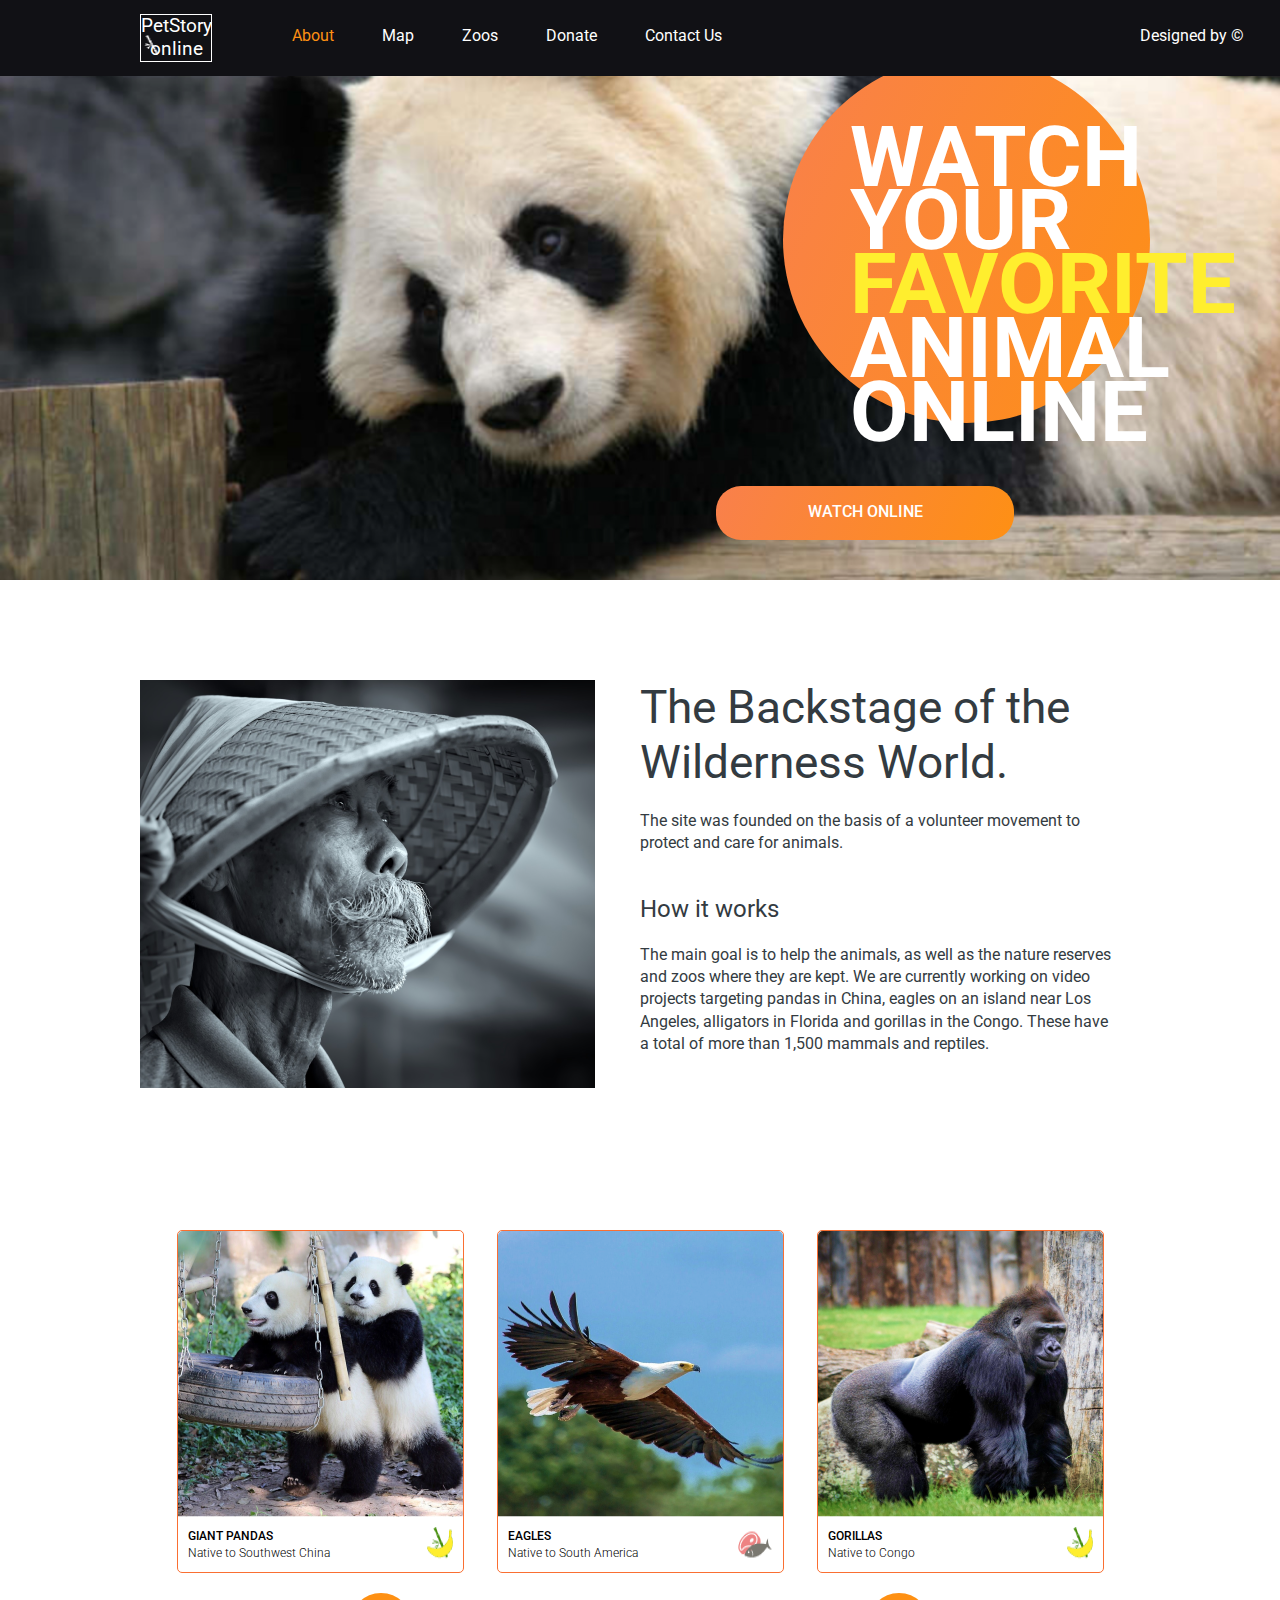
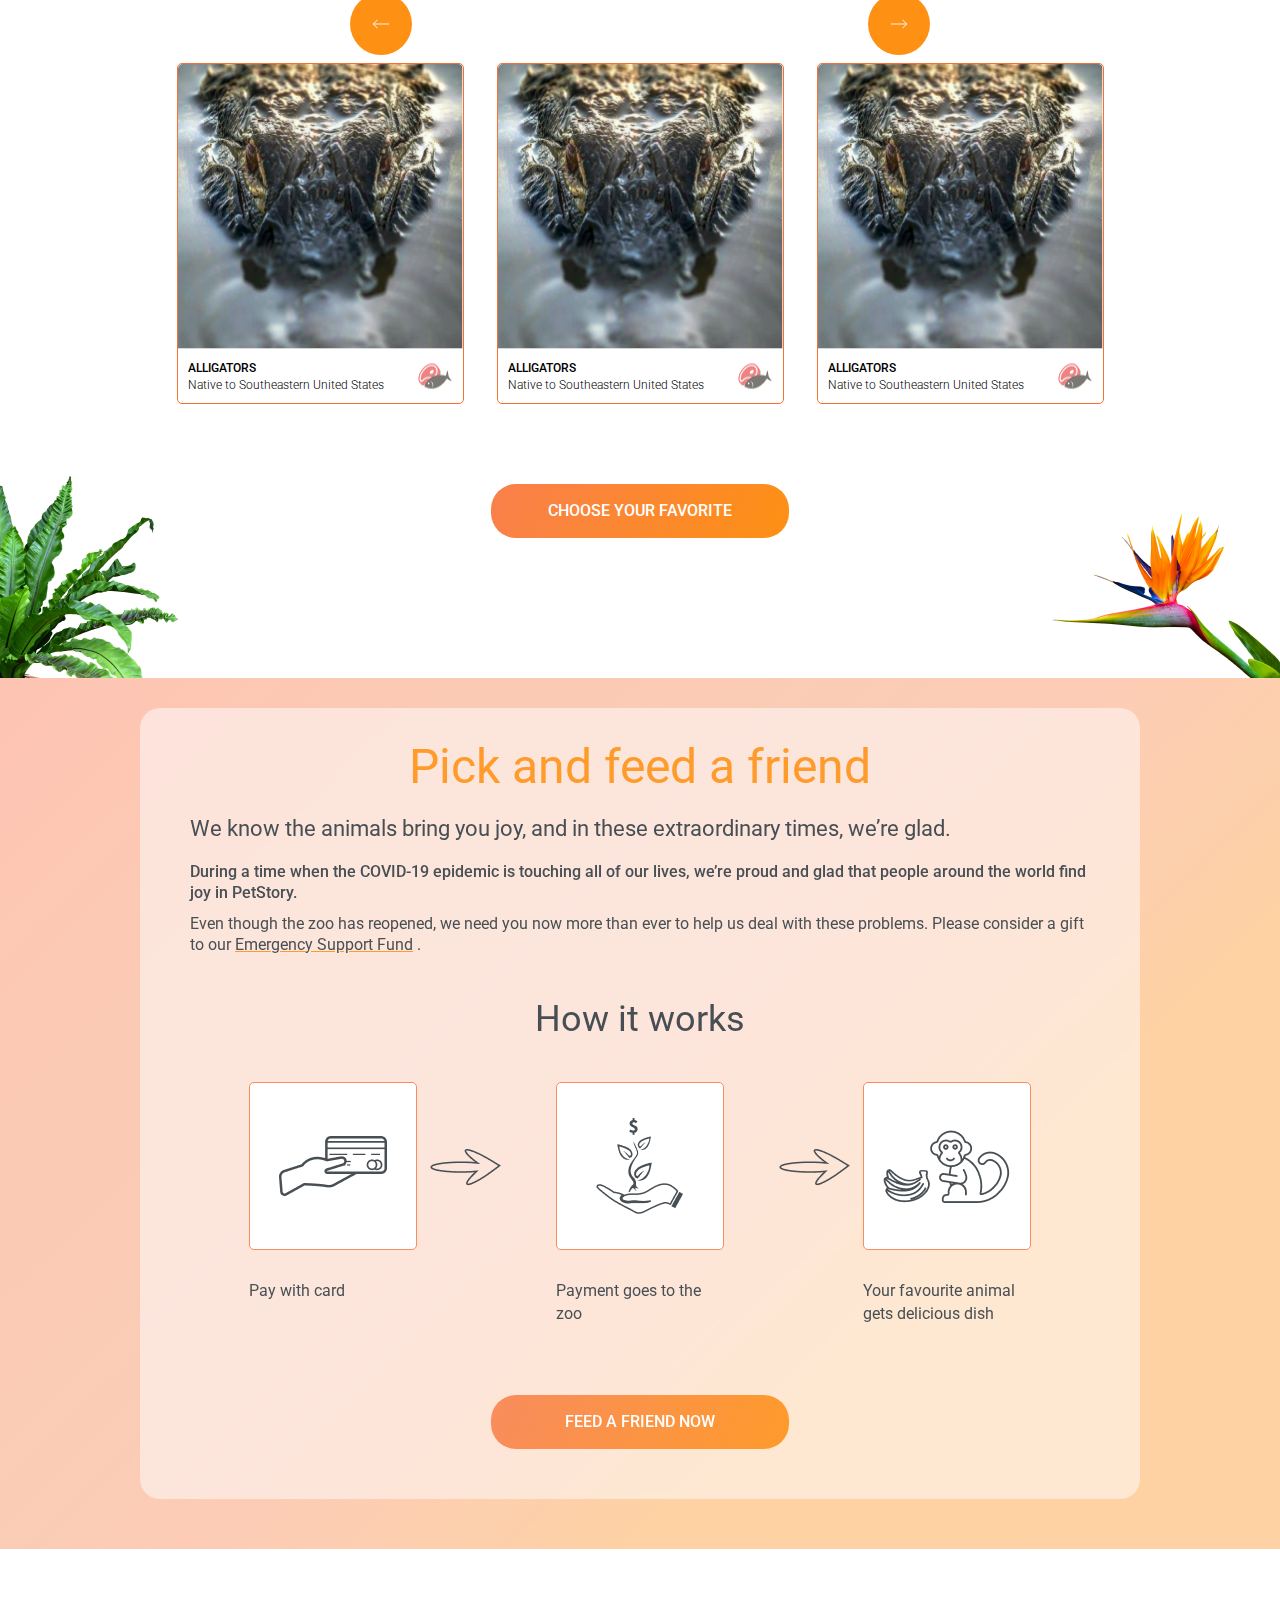
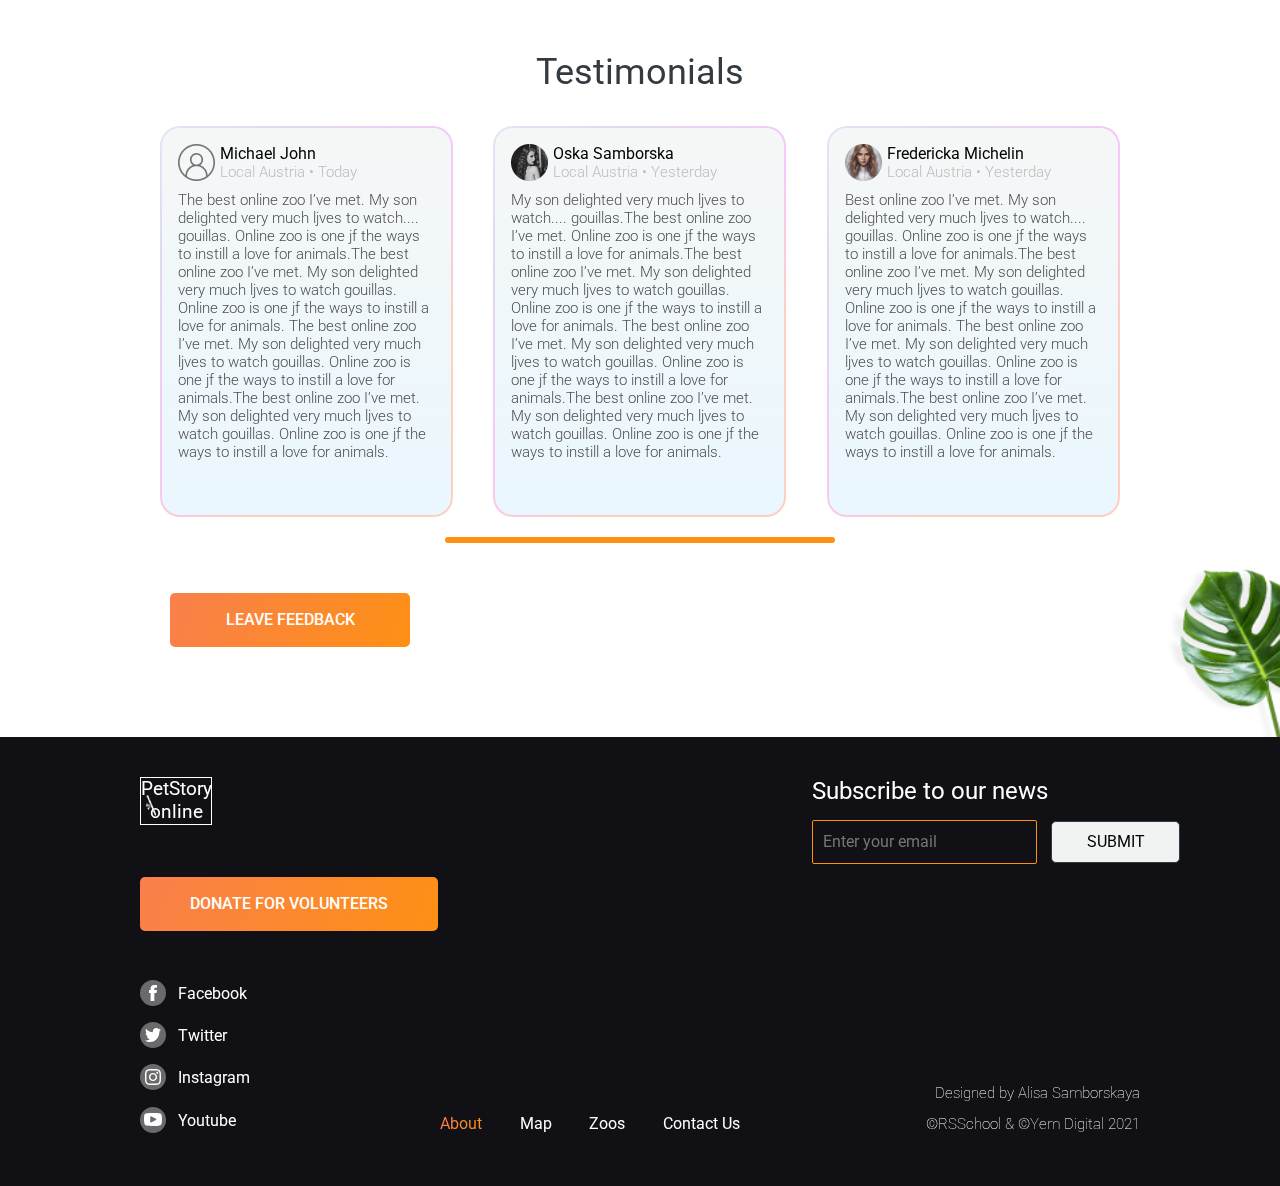
==== commit e9eb984f: "fix: index.html" ====
--- a/pages/main/index.html
+++ b/pages/main/index.html
@@ -68,7 +68,9 @@
       <div class="container">
       <div class="cards-container">
         <div class="card">
-          <img class="animal-img" alt="" src="../../assets/images/Rectangle 5 (3).png">
+          <div class="card-img">
+            <img class="animal-img" alt="" src="../../assets/images/Rectangle 5 (3).png">
+          </div>
           <div class="card-txt-container">
             <p class="card-txt">giant Pandas<br>
             <span class=card-p>Native to Southwest China</span></p>
@@ -76,7 +78,9 @@
          </div>
         </div>
           <div class="card">
-            <img class="animal-img" alt="" src="../../assets/images/Rectangle 5 (2).png">
+            <div class="card-img">
+              <img class="animal-img" alt="" src="../../assets/images/Rectangle 5 (2).png">
+            </div>
             <div class="card-txt-container">
               <p class="card-txt">Eagles<br>
                 <span class=card-p>Native to South America</span></p>
@@ -84,7 +88,9 @@
             </div>
           </div>
             <div class="card">
-              <img class="animal-img" alt="" src="../../assets/images/Rectangle 5 (1).png">
+              <div class="card-img">
+                 <img class="animal-img" alt="" src="../../assets/images/Rectangle 5 (1).png">
+              </div>
               <div class="card-txt-container">
                 <p class="card-txt">Gorillas<br>
                   <span class=card-p>Native to Congo</span></p>
@@ -92,7 +98,9 @@
               </div>
             </div>
               <div class="card">
-                <img class="animal-img" alt="" src="../../assets/images/Rectangle 5.png">
+                   <div class="card-img">
+                      <img class="animal-img" alt="" src="../../assets/images/Rectangle 5.png">
+                </div>
                 <div class="card-txt-container">
                   <p class="card-txt">Alligators<br>
                     <span class=card-p>Native to Southeastern United States</span></p>
@@ -100,7 +108,9 @@
                 </div>
             </div>
             <div class="card desktop">
-              <img class="animal-img" alt="" src="../../assets/images/Rectangle 5.png">
+                 <div class="card-img">
+                      <img class="animal-img" alt="" src="../../assets/images/Rectangle 5.png">
+                </div>
               <div class="card-txt-container">
                 <p class="card-txt">Alligators<br>
                   <span class=card-p>Native to Southeastern United States</span></p>
@@ -108,7 +118,9 @@
               </div>
           </div>
           <div class="card desktop">
-            <img class="animal-img" alt="" src="../../assets/images/Rectangle 5.png">
+              <div class="card-img">
+                      <img class="animal-img" alt="" src="../../assets/images/Rectangle 5.png">
+                </div>
             <div class="card-txt-container">
               <p class="card-txt">Alligators<br>
                 <span class=card-p>Native to Southeastern United States</span></p>
@@ -232,7 +244,7 @@
     <footer id="footer">
       <div class="container">
         <a class='footer-logo' href="index.html" > 
-          <h1 class="f-logo-txt">PetStory online </h1>
+          <h2 class="f-logo-txt">PetStory online </h2>
           <img class="bamboo-icon2" alt="" src="../../assets/icons/bamboo.png">
         </a>
         <nav class="social-icons">
--- a/pages/main/style.css
+++ b/pages/main/style.css
@@ -227,7 +227,6 @@
   height:217px;
 }
 
-/*section 3 cards*/
 .cards-container {
   margin-top: 40px;
   display: flex;
@@ -241,11 +240,13 @@
   box-shadow: #fe9013;
   border-radius: 5px;
   max-width: 287px;
+  transition: all 0.3s ease;
 }
 .card:hover {
   cursor: pointer;
   transform: scale(1.07);
-  background: #6e6d6d;
+  /* background: #6e6d6d; */
+  border: none;
 }
 .card-txt-container {
   display: flex;
@@ -253,6 +254,19 @@
   justify-content: space-between;
   text-align: left;
   padding: 10px;
+  transition: all 0.3s ease;
+}
+
+.card:hover .card-txt-container {
+  transform: translateY(-100%);
+  color: #fff;
+}
+
+.card:hover .card-txt {
+  color: #fff;
+}
+.card:hover .card-img::before {
+  background: linear-gradient(to top, rgba(0, 0, 0, 0.8), rgba(0, 0, 0, 0.1));
 }
 .card-txt {
   font-family: "Roboto", sans-serif;
@@ -274,8 +288,28 @@
 .fruit-logo {
   margin: 0;
 }
+
+.card-img {
+  border-radius: 5px 5px 0 0;
+  position: relative;
+  overflow: hidden;
+}
+
 .animal-img {
-  border-radius: 5px 5px 0 0;
+  width: 100%;
+  object-fit: cover;
+  display: block;
+}
+
+.card-img::before {
+  content: "";
+  position: absolute;
+  top: 0;
+  left: 0;
+  width: 100%;
+  height: 100%;
+  display: block;
+  transition: all 0.3s ease;
 }
 .animals-btn {
   border-radius: 25px;
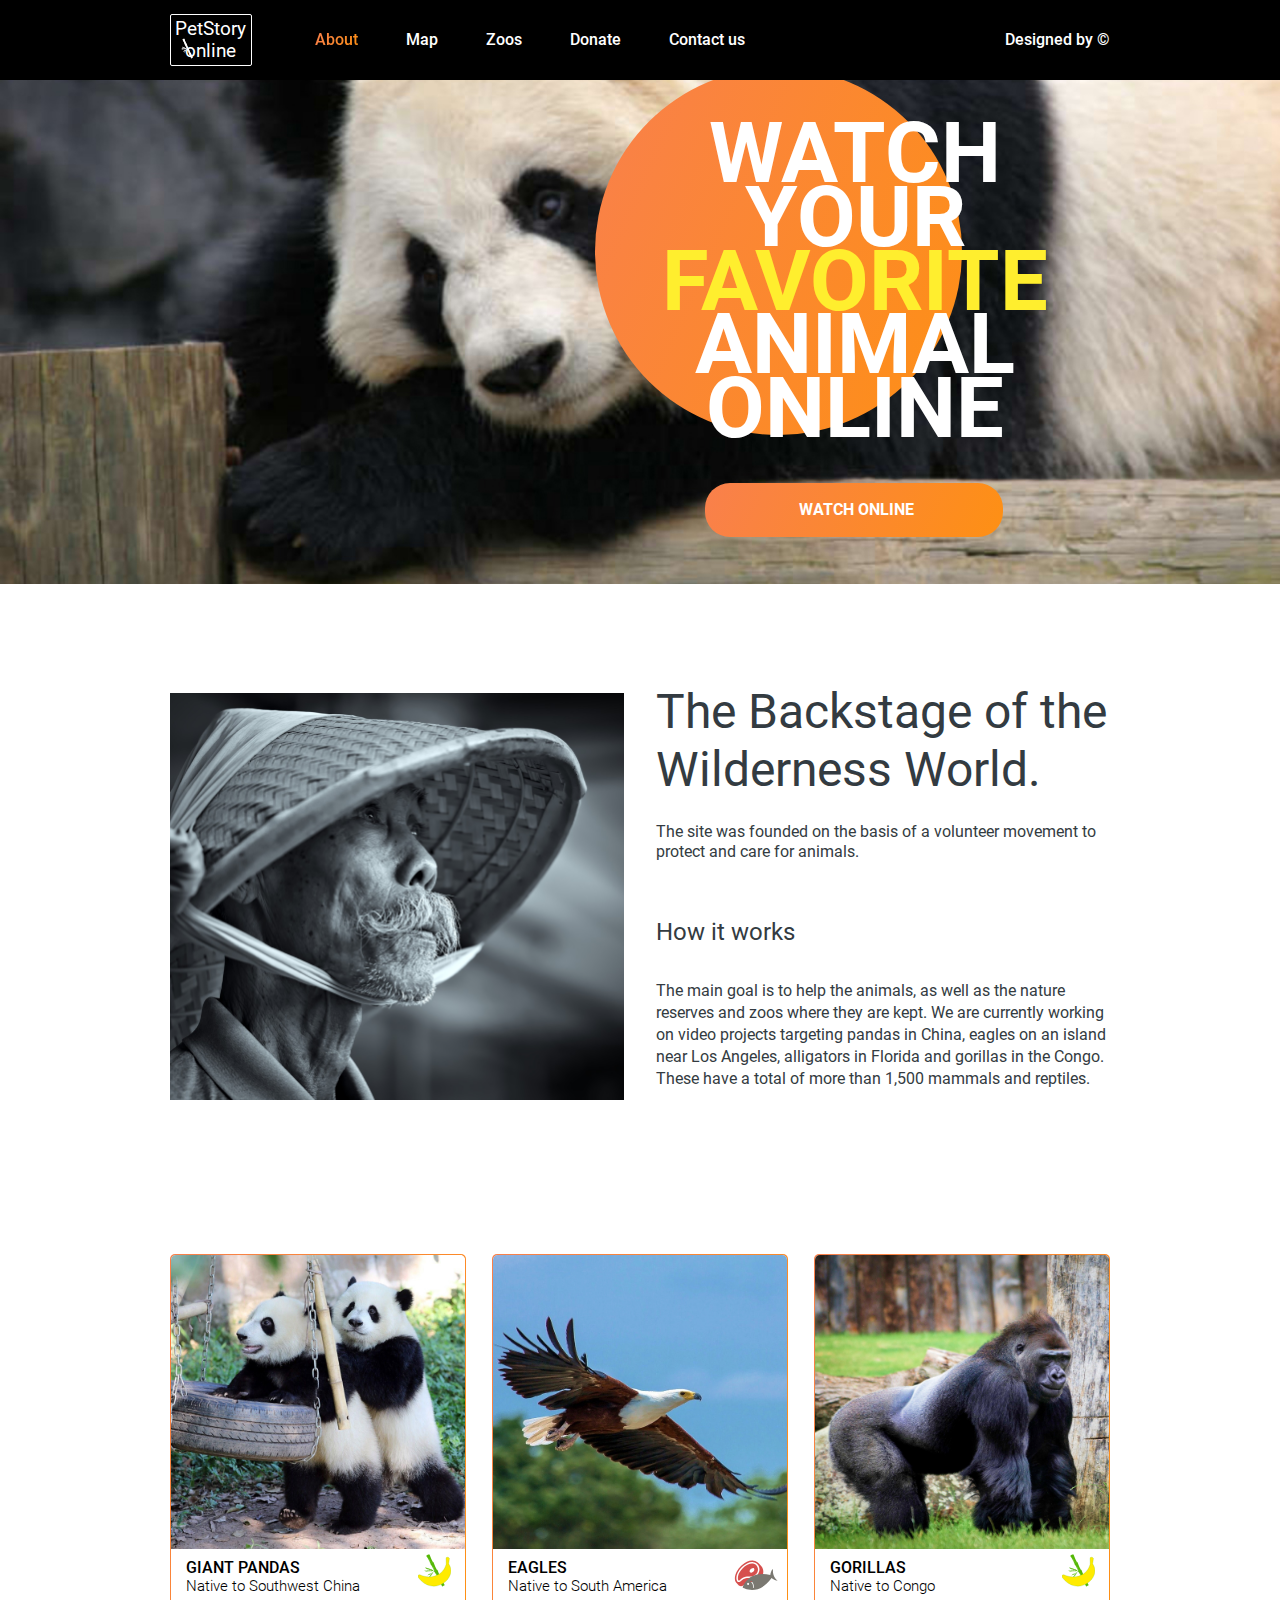
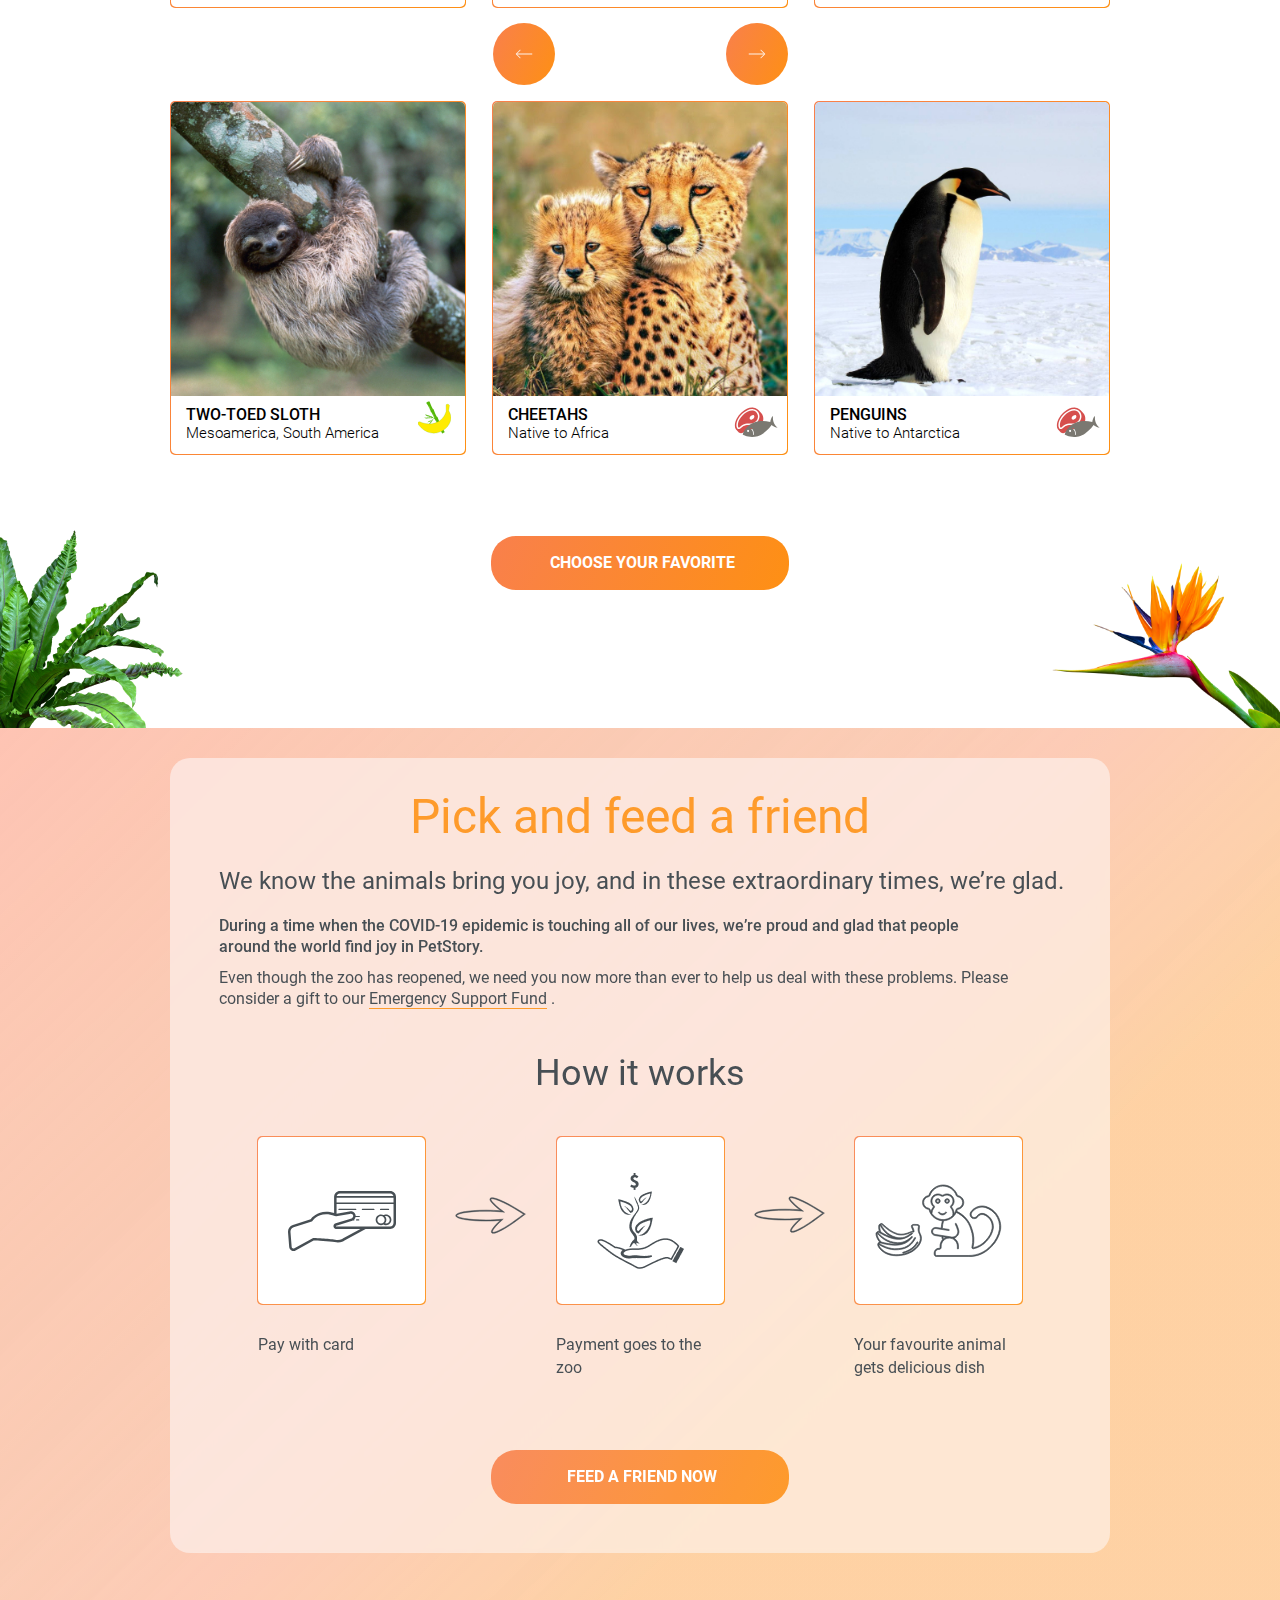
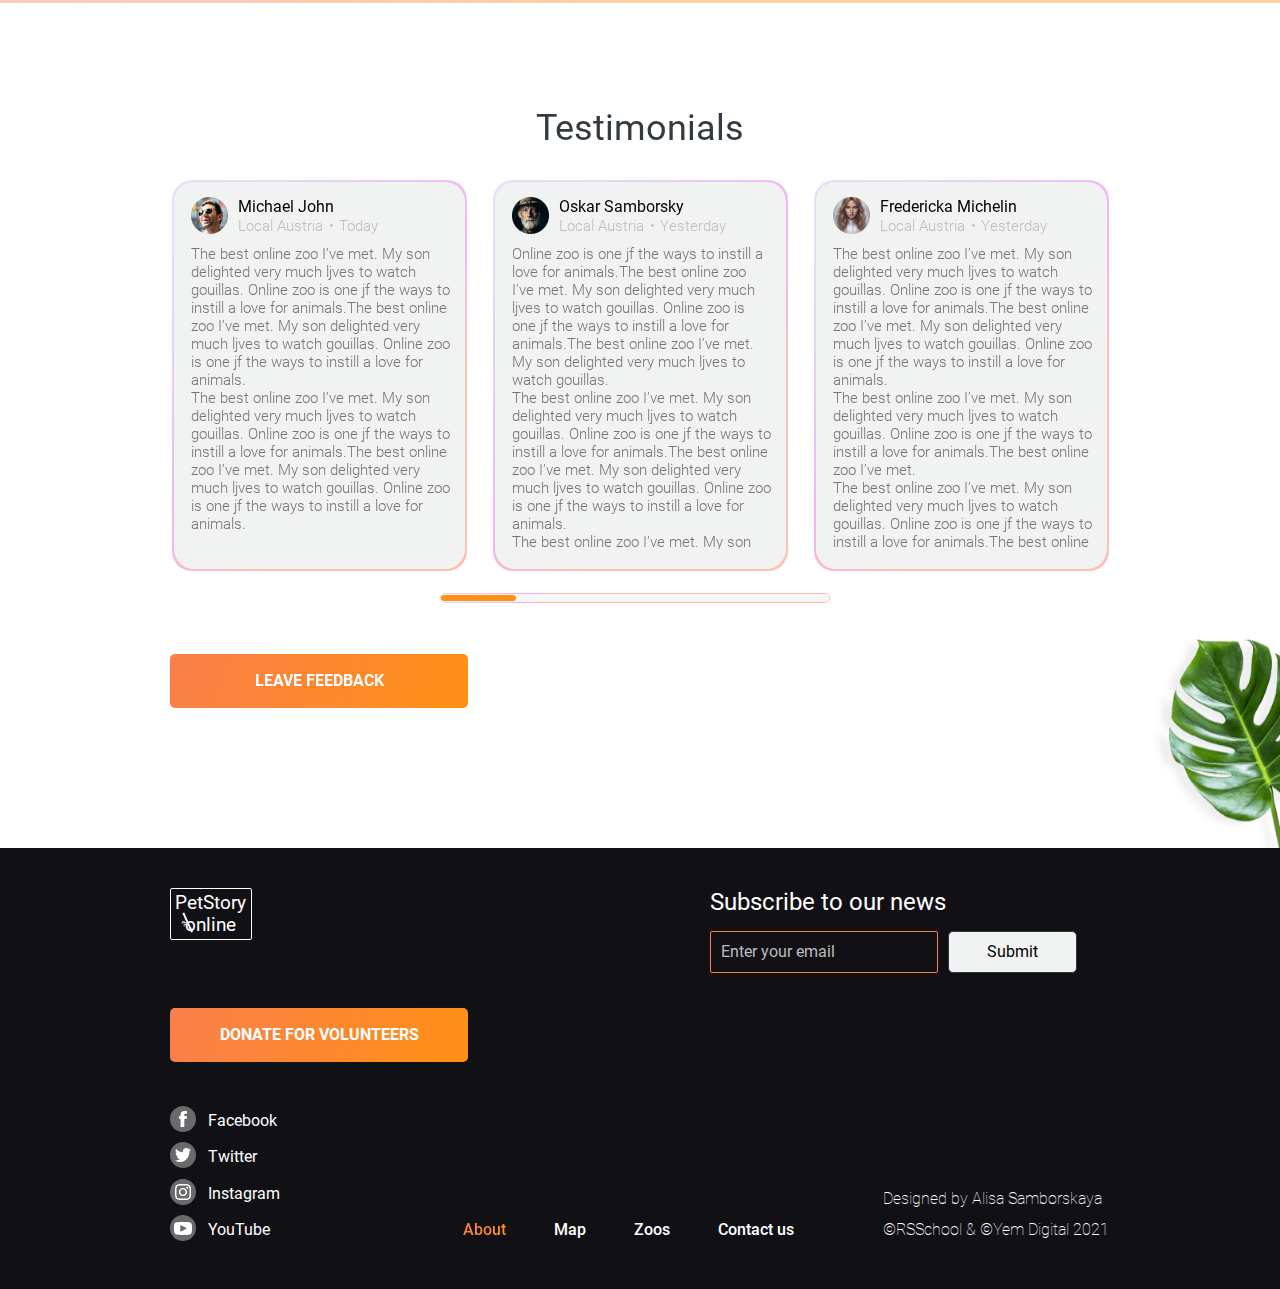
==== commit 7a057b6c: "add: upload all resources" ====
--- a/pages/main/index.html
+++ b/pages/main/index.html
@@ -1,301 +1,593 @@
-<!DOCTYPE html>
-<html lang="en">
-  <head>
-    <meta charset="UTF-8" />
-    <meta name="viewport" content="width=device-width, initial-scale=1.0" />
-    <meta http-equiv="X-UA-Compatible" content="ie=edge" />
-    <link rel="icon" href="../../assets/icons/bamboo.png" />
-    <link rel="stylesheet" href="./style.css" />
-    <title>Online Zoo</title>
-  </head>
-  <body>
-    <header>
-      <div class="container">
-        <a class="logo" href="index.html" > 
-          <h1 class="logo-txt">PetStory <br>online </h1>
-          <img class="bamboo-icon" alt="" src="../../assets/icons/bamboo.png">
-        </a>
-        <input id="toggle" type="checkbox"></input>
-        <label for="toggle" class="hamburger">
-          <div class="menu-line a"></div>
-          <div class="menu-line b"></div>
-          <div class="menu-line c"></div>
-        </label>
-        <nav class="navbar">
-          <ul class="menu">
-            <li class="about">
-              <a href="index.html" class="menu-el">About</a>
-            </li>
-            <li>
-              <a href="#map" class="menu-el">Map</a>
-            </li>
-            <li>
-              <a href="#zoos" class="menu-el">Zoos</a>
-            </li>
-            <li>
-              <a href="../donate/index.html" class="menu-el">Donate</a>
-            </li>
-            <li>
-              <a href="#footer" class="menu-el">Contact Us</a>
-            </li>
-            <li class="figma">
-              <a href="https://www.figma.com/file/ypzT9idgAILaSRVRmDAJxn/online-zoo-3-weeks?node-id=0%3A1" target="_blank" class="menu-el">Designed by ©</a>
-            </li>
-          </ul>
-        </nav>
-      </div>
-    </header>
-    <section class="panda-bg">
-     <div class="container">
-      <div class="orange-circle"></div>
-      <h2 class="panda-txt">Watch your <span class='yellow'>favorite</span> animal online </h2>
-      <button class="round-btn first">watch online</button>
-     </div>
-    </section>
-    <section class='backstage'>
-      <div class="container backstage-row">
-      <img class="desktop man-photo" src="../../assets/images/bamboo-cap.png" alt="">
-      <img class="flower-photo" src="../../assets/images/flower_foto1.png" alt="">
-    <div class="backstage-txt-container">
-      <h2 class="backstage-title double-font">The Backstage of the Wilderness World.</h2>
-      <p class="backstage-p">The site was founded on the basis of a volunteer movement to protect and care for animals.</p>
-      <h2 class="backstage-title how-works">How it works </h2>
-      <p class="backstage-p">The main goal is to help the animals, as well as the nature reserves and zoos where they are kept. We are currently working on video projects targeting pandas in China, eagles on an island near Los Angeles, alligators in Florida and gorillas in the Congo. These have a total of more than 1,500 mammals and reptiles.</p>
-    </div>
-    </div>
-    </section>
-    <section class="cards">
-      <div class="container">
-      <div class="cards-container">
-        <div class="card">
-          <div class="card-img">
-            <img class="animal-img" alt="" src="../../assets/images/Rectangle 5 (3).png">
-          </div>
-          <div class="card-txt-container">
-            <p class="card-txt">giant Pandas<br>
-            <span class=card-p>Native to Southwest China</span></p>
-            <img class="fruit-logo" alt="" src="../../assets/icons/banana-bamboo_icon.png">
-         </div>
-        </div>
-          <div class="card">
-            <div class="card-img">
-              <img class="animal-img" alt="" src="../../assets/images/Rectangle 5 (2).png">
-            </div>
-            <div class="card-txt-container">
-              <p class="card-txt">Eagles<br>
-                <span class=card-p>Native to South America</span></p>
-              <img class="fruit-logo" alt="" src="../../assets/icons/meet-fish_icon.png">
-            </div>
-          </div>
-            <div class="card">
-              <div class="card-img">
-                 <img class="animal-img" alt="" src="../../assets/images/Rectangle 5 (1).png">
-              </div>
-              <div class="card-txt-container">
-                <p class="card-txt">Gorillas<br>
-                  <span class=card-p>Native to Congo</span></p>
-                <img class="fruit-logo" alt="" src="../../assets/icons/banana-bamboo_icon.png">
-              </div>
-            </div>
-              <div class="card">
-                   <div class="card-img">
-                      <img class="animal-img" alt="" src="../../assets/images/Rectangle 5.png">
-                </div>
-                <div class="card-txt-container">
-                  <p class="card-txt">Alligators<br>
-                    <span class=card-p>Native to Southeastern United States</span></p>
-                  <img class="fruit-logo" alt="" src="../../assets/icons/meet-fish_icon.png">
-                </div>
-            </div>
-            <div class="card desktop">
-                 <div class="card-img">
-                      <img class="animal-img" alt="" src="../../assets/images/Rectangle 5.png">
-                </div>
-              <div class="card-txt-container">
-                <p class="card-txt">Alligators<br>
-                  <span class=card-p>Native to Southeastern United States</span></p>
-                <img class="fruit-logo" alt="" src="../../assets/icons/meet-fish_icon.png">
-              </div>
-          </div>
-          <div class="card desktop">
-              <div class="card-img">
-                      <img class="animal-img" alt="" src="../../assets/images/Rectangle 5.png">
-                </div>
-            <div class="card-txt-container">
-              <p class="card-txt">Alligators<br>
-                <span class=card-p>Native to Southeastern United States</span></p>
-              <img class="fruit-logo" alt="" src="../../assets/icons/meet-fish_icon.png">
-            </div>
-        </div>
-      </div>
-      <svg class='prev tablet' width="62" height="62" viewBox="0 0 62 62" fill="none" xmlns="http://www.w3.org/2000/svg">
-        <circle cx="31" cy="31" r="31"/>
-        <path d="M27.0018 35.1075L27.1065 35.2094L27.2111 35.1074L27.3513 34.9709L27.4616 34.8635L27.3513 34.756L23.7484 31.2466H39H39.15V31.0966V30.9034V30.7534H39H23.7488L27.3513 27.244L27.4616 27.1365L27.3513 27.0291L27.2111 26.8926L27.1065 26.7906L27.0018 26.8926L22.8953 30.8927L22.785 31.0002L22.8953 31.1076L27.0018 35.1075Z" fill="white" stroke="white" stroke-width="0.3"/>
-        </svg>
-        <svg class='next tablet'width="62" height="62" viewBox="0 0 62 62" fill="none" xmlns="http://www.w3.org/2000/svg">
-          <circle cx="31" cy="31" r="31" />
-          <path d="M34.9982 26.8925L34.8935 26.7906L34.7889 26.8926L34.6487 27.0291L34.5384 27.1365L34.6487 27.244L38.2516 30.7534H23H22.85V30.9034V31.0966V31.2466H23H38.2512L34.6487 34.756L34.5384 34.8635L34.6487 34.9709L34.7889 35.1074L34.8935 35.2094L34.9982 35.1074L39.1047 31.1073L39.215 30.9998L39.1047 30.8924L34.9982 26.8925Z" fill="white" stroke="white" stroke-width="0.3"/>
-          </svg>
-      <button class="animals-btn">choose your favorite</button>
-      <div class="flowers-cont">
-        <img class="palm-img" src="../../assets/images/palm_foto (3).png" alt="">
-        <img class="flower-img" src="../../assets/images/strelitzia 1.png" alt="">
-      </div>
-      </div>
-    </section>
-    <section class="feed-section">
-      <div class="container">
-      <div class="feed-content">
-        <h2 class="feed-title">Pick and feed a friend</h2>
-        <p class="feed-p">We know the animals bring you joy, and in these extraordinary times, we’re glad.</p>
-        <p class="feed-bold-p tablet">During a time when the COVID-19 epidemic is touching all of our lives, we’re proud and glad that people around the world find joy in PetStory.</p>
-        <p class="emergency-support-p tablet">Even though the zoo has reopened, we need you now more than ever to help us deal with these problems. Please consider a gift to our <a class='emergency-link' href='../donate/index.html'>Emergency Support Fund</a> . </p>
-        <h3 class="feed-subtitle">How it works</h3>
-        <div class="feed-cards">
-          <div class="feed-sec-card">
-            <div class="white-bg">
-            <img class="feed-logo" alt="" src="../../assets/icons/pay.png"></div>
-            <p class="feed-logo-p">Pay with card</p>
-          </div>
-          <div class="feed-sec-card">
-            <div class="white-bg">
-            <img class="feed-logo" alt="" src="../../assets/icons/zoo.png"></div>
-            <p class="feed-logo-p">Payment goes to the zoo</p>
-          </div>
-          <div class="feed-sec-card">
-            <div class="white-bg">
-            <img class="feed-logo" alt="" src="../../assets/icons/monkey.png"></div>
-            <p class="feed-logo-p">Your favourite animal <br>gets delicious dish</p>
-          </div>
-        </div>
-        <a href="../donate/index.html"><button class="feed-btn">Feed a friend now</button></a>
-        <div class="green-arrows">
-          <img class="green-arrow1 hide" alt="" src="../../assets/icons/arrow.png"> 
-          <img class="green-arrow2 hide" alt="" src="../../assets/icons/arrow.png">
-          <img class="vector desktop" alt="" src="../../assets/icons/Vector.png"> 
-          <img class="vector2 desktop" alt="" src="../../assets/icons/Vector.png">
-        </div>
-      </div>
-      </div>
-    </section>
-    <section class="testimonials">
-      <div class="container">
-      <h2 class="testimonial-header">Testimonials</h2>
-      <div class="feedbacks">
-      <div class="feedback-container">
-        <div class="user-info">
-          <img class="user" alt="" src="../../assets/icons/user_icon.png">
-          <div class="name-location">
-            <p class="name">Michael John </p>
-            <p class="location">Local Austria • Today</p>
-          </div>
-        </div>
-        <p class="comment">The best online zoo I’ve met. My son delighted very much ljves to watch.... gouillas. Online zoo is one jf the ways to instill a love for animals.The best online zoo I’ve met. My son delighted very much ljves to watch gouillas. Online zoo is one jf the ways to instill a love for animals.
-          The best online zoo I’ve met. My son delighted very much ljves to watch gouillas. Online zoo is one jf the ways to instill a love for animals.The best online zoo I’ve met. My son delighted very much ljves to watch gouillas. Online zoo is one jf the ways to instill a love for animals.
-          </p>
-      </div>
-      <div class="feedback-container">
-        <div class="user-info">
-          <img class="user" alt="" src="../../assets/icons/Ellipse 2 (1).png">
-          <div class="name-location">
-            <p class="name">Oska Samborska </p>
-            <p class="location">Local Austria • Yesterday</p>
-          </div>
-        </div>
-        <p class="comment">My son delighted very much ljves to watch.... gouillas.The best online zoo I’ve met.  Online zoo is one jf the ways to instill a love for animals.The best online zoo I’ve met. My son delighted very much ljves to watch gouillas. Online zoo is one jf the ways to instill a love for animals.
-          The best online zoo I’ve met. My son delighted very much ljves to watch gouillas. Online zoo is one jf the ways to instill a love for animals.The best online zoo I’ve met. My son delighted very much ljves to watch gouillas. Online zoo is one jf the ways to instill a love for animals.          
-          </p>
-      </div>
-      <div class="feedback-container">
-        <div class="user-info">
-          <img class="user" alt="" src="../../assets/icons/Ellipse 2.png">
-          <div class="name-location">
-            <p class="name">Fredericka Michelin</p>
-            <p class="location">Local Austria • Yesterday</p>
-          </div>
-        </div>
-        <p class="comment">Best online zoo I’ve met. My son delighted very much ljves to watch.... gouillas. Online zoo is one jf the ways to instill a love for animals.The best online zoo I’ve met. My son delighted very much ljves to watch gouillas. Online zoo is one jf the ways to instill a love for animals.
-          The best online zoo I’ve met. My son delighted very much ljves to watch gouillas. Online zoo is one jf the ways to instill a love for animals.The best online zoo I’ve met. My son delighted very much ljves to watch gouillas. Online zoo is one jf the ways to instill a love for animals.
-          </p>
-      </div>
-      <div class="feedback-container bg-desktop">
-        <div class="user-info">
-          <img class="user" alt="" src="../../assets/icons/Ellipse 2 (1).png">
-          <div class="name-location">
-            <p class="name">Oska Samborska </p>
-            <p class="location">Local Austria • Yesterday</p>
-          </div>
-        </div>
-        <p class="comment">My son delighted very much ljves to watch.... gouillas.The best online zoo I’ve met.  Online zoo is one jf the ways to instill a love for animals.The best online zoo I’ve met. My son delighted very much ljves to watch gouillas. Online zoo is one jf the ways to instill a love for animals.
-          The best online zoo I’ve met. My son delighted very much ljves to watch gouillas. Online zoo is one jf the ways to instill a love for animals.The best online zoo I’ve met. My son delighted very much ljves to watch gouillas. Online zoo is one jf the ways to instill a love for animals.          
-          </p>
-      </div>
-      </div>
-      <div class="progress-cont desktop">
-      <div class="progress-bar desktop"></div>
-      </div>
-      <button class="feedback-btn">leave feedback</button>
-      <div class="feedback-flower-cont">
-        <img alt="" src="../../assets/images/leav_foto.png" class="leave">
-      </div>
-     </div>
-    </section>
-      
-    <footer id="footer">
-      <div class="container">
-        <a class='footer-logo' href="index.html" > 
-          <h2 class="f-logo-txt">PetStory online </h2>
-          <img class="bamboo-icon2" alt="" src="../../assets/icons/bamboo.png">
-        </a>
-        <nav class="social-icons">
-          <a href="https://www.facebook.com"><svg class='sc-icon' width="26" height="26" viewBox="0 0 26 26" fill="none" xmlns="http://www.w3.org/2000/svg">
-            <circle cx="13" cy="13" r="13" fill-opacity="0.5"/>
-            <path fill-rule="evenodd" clip-rule="evenodd" d="M17 7.75008H15.4C14.2983 7.75008 14.3334 8.14316 14.3334 8.8619V9.99991H17L16.4666 13H14.3334V21H10.6V13H9V9.99991H10.6V8.58692C10.6 6.33782 11.7974 5 14.6268 5H17V7.75008Z" fill="white"/>
-            </svg><span class='s-names desktop'>Facebook</span></a>
-          <a href="https://www.twitter.com"><svg class='sc-icon' width="26" height="26" viewBox="0 0 26 26" fill="none" xmlns="http://www.w3.org/2000/svg">
-            <circle cx="13" cy="13" r="13" fill-opacity="0.5"/>
-            <path fill-rule="evenodd" clip-rule="evenodd" d="M21 7.65713C20.4114 7.93821 19.7787 8.12837 19.1147 8.21377C19.7923 7.77623 20.313 7.08372 20.5579 6.25827C19.9237 6.6633 19.2211 6.95752 18.4734 7.11604C17.8747 6.42906 17.0216 6 16.0774 6C14.2646 6 12.7949 7.58227 12.7949 9.53414C12.7949 9.81108 12.8238 10.0809 12.8798 10.3397C10.1517 10.1923 7.73296 8.7851 6.11392 6.6467C5.83136 7.16877 5.66944 7.77589 5.66944 8.42363C5.66944 9.64979 6.24896 10.7316 7.12976 11.3655C6.59168 11.347 6.08544 11.1882 5.64304 10.9235C5.64272 10.938 5.64272 10.9529 5.64272 10.9677C5.64272 12.6802 6.77424 14.1086 8.27584 14.4334C8.00048 14.5142 7.7104 14.5576 7.41104 14.5576C7.19952 14.5576 6.99392 14.5353 6.79344 14.4939C7.2112 15.898 8.42336 16.92 9.85984 16.9485C8.73648 17.8964 7.32096 18.4615 5.78304 18.4615C5.51808 18.4615 5.2568 18.4447 5 18.412C6.45264 19.4148 8.17824 20 10.0318 20C16.0698 20 19.3715 14.6144 19.3715 9.94401C19.3715 9.79068 19.3683 9.63821 19.3621 9.4866C20.0035 8.98839 20.56 8.36589 21 7.65713Z" fill="white"/>
-            </svg><span class='s-names desktop'>Twitter</span></a>
-          <a href="https://www.instagram.com"><svg class='sc-icon' width="26" height="26" viewBox="0 0 26 26" fill="none" xmlns="http://www.w3.org/2000/svg">
-            <circle cx="13" cy="13" r="13" fill-opacity="0.5"/>
-            <path fill-rule="evenodd" clip-rule="evenodd" d="M9.70172 5.04829C8.8501 5.087 8.26863 5.22215 7.75974 5.42002C7.23357 5.62431 6.78768 5.89803 6.34294 6.34276C5.89791 6.78749 5.62447 7.23351 5.42017 7.75967C5.2223 8.26869 5.08701 8.85014 5.04829 9.7016C5.00929 10.5549 5 10.8272 5 13C5 15.1728 5.00929 15.4449 5.04829 16.2984C5.08701 17.1499 5.2223 17.7313 5.42017 18.24C5.62447 18.7662 5.89791 19.2125 6.34294 19.6571C6.78768 20.102 7.23357 20.3754 7.75974 20.58C8.26863 20.7779 8.8501 20.913 9.70172 20.9517C10.5551 20.9907 10.8274 21 13.0001 21C15.1729 21 15.4452 20.9907 16.2986 20.9517C17.15 20.913 17.7315 20.7779 18.2407 20.58C18.7664 20.3754 19.2127 20.102 19.6575 19.6571C20.1022 19.2125 20.3755 18.7662 20.5801 18.24C20.7778 17.7313 20.9133 17.1499 20.952 16.2984C20.991 15.4449 21 15.1728 21 13C21 10.8272 20.991 10.5549 20.952 9.7016C20.9133 8.85014 20.7778 8.26869 20.5801 7.75967C20.3755 7.23351 20.1022 6.78749 19.6575 6.34276C19.2127 5.89803 18.7664 5.62431 18.2407 5.42002C17.7315 5.22215 17.15 5.087 16.2986 5.04829C15.4452 5.00943 15.1729 5 13.0001 5C10.8274 5 10.5551 5.00943 9.70172 5.04829ZM9.76747 19.5116C8.98742 19.4761 8.56382 19.3461 8.28209 19.2364C7.9085 19.091 7.6422 18.9177 7.36218 18.6378C7.08216 18.358 6.90886 18.0915 6.76357 17.7181C6.65399 17.4362 6.52384 17.0126 6.48812 16.2326C6.44969 15.389 6.44141 15.1359 6.44141 12.9999C6.44141 10.8637 6.44969 10.6108 6.48812 9.76709C6.52384 8.9872 6.65399 8.56362 6.76357 8.28175C6.90886 7.90831 7.08216 7.64173 7.36218 7.36186C7.6422 7.08199 7.9085 6.90841 8.28209 6.76355C8.56382 6.65398 8.98742 6.52369 9.76747 6.48797C10.611 6.44954 10.8641 6.4414 13.0001 6.4414C15.1361 6.4414 15.3891 6.44954 16.233 6.48797C17.0128 6.52369 17.4364 6.65398 17.7184 6.76355C18.0918 6.90841 18.3583 7.08199 18.6382 7.36186C18.9182 7.64173 19.0913 7.90831 19.2366 8.28175C19.3462 8.56362 19.4765 8.9872 19.5122 9.76709C19.5507 10.6108 19.5585 10.8637 19.5585 12.9999C19.5585 15.1359 19.5507 15.389 19.5122 16.2326C19.4765 17.0126 19.3462 17.4362 19.2366 17.7181C19.0913 18.0915 18.9182 18.358 18.6382 18.6378C18.3583 18.9177 18.0918 19.091 17.7184 19.2364C17.4364 19.3461 17.0128 19.4761 16.233 19.5116C15.3894 19.5503 15.1364 19.5583 13.0001 19.5583C10.8641 19.5583 10.611 19.5503 9.76747 19.5116ZM16.3105 8.72943C16.3105 9.25945 16.7403 9.68947 17.2706 9.68947C17.8008 9.68947 18.2305 9.25945 18.2305 8.72943C18.2305 8.19913 17.8008 7.76954 17.2706 7.76954C16.7403 7.76954 16.3105 8.19913 16.3105 8.72943ZM8.8916 13.0002C8.8916 15.2691 10.731 17.1082 12.9999 17.1082C15.2689 17.1082 17.108 15.2691 17.108 13.0002C17.108 10.7312 15.2689 8.89203 12.9999 8.89203C10.731 8.89203 8.8916 10.7312 8.8916 13.0002ZM10.334 13.0001C10.334 11.5273 11.5278 10.3334 13.0006 10.3334C14.4734 10.3334 15.6673 11.5273 15.6673 13.0001C15.6673 14.473 14.4734 15.6668 13.0006 15.6668C11.5278 15.6668 10.334 14.473 10.334 13.0001Z" fill="white"/>
-            </svg><span class='s-names desktop'>Instagram</span></a>
-          <a href="https://www.youtube.com"><svg class='sc-icon' width="26" height="26" viewBox="0 0 26 26" fill="none" xmlns="http://www.w3.org/2000/svg">
-            <circle cx="13" cy="13" r="13" fill-opacity="0.5"/>
-            <path fill-rule="evenodd" clip-rule="evenodd" d="M16.0062 11.7728L11.4938 9.51719C11.4938 9.51719 10.2404 8.94726 10.2404 10.0186V15.031C10.2404 15.031 10.2636 15.7955 11.4938 15.2815C12.3498 14.9237 16.0062 13.0258 16.0062 13.0258C16.0062 13.0258 16.9391 12.4282 16.0062 11.7728ZM21.5213 16.7852C20.9624 18.3749 19.7669 18.5797 18.7637 18.7901C17.2852 19.1002 7.77237 19.0612 6.22922 18.5394C5.26706 18.2141 4.67503 18.0741 4.22386 15.7827C3.93499 14.3165 3.91592 10.003 4.22386 8.51494C4.52204 7.07408 5.27096 6.39753 6.73067 6.25928C10.6515 5.88785 17.205 5.94029 19.265 6.25928C21.1748 6.55486 21.5739 7.69385 21.772 8.76545C22.0927 10.5004 22.1304 15.0524 21.5213 16.7852Z" fill="white"/>
-            </svg><span class='s-names desktop'>Youtube</span></a>
-        </nav>
-        <div class="mail-container desktop">
-          <h3 class="subscribe">Subscribe to our news</h3>
-          <div class="mail">
-            <input type="email" placeholder="Enter your email">
-            <button class='submit' type="submit">Submit</button>
-          </div>
-        </div>
-        <button class="footer-btn">donate for volunteers</button>
-        <div class="designed-by">
-          <p class='designed-by-p'>Designed by Alisa Samborskaya</p>
-          <p class='designed-by-p'>©RSSchool & ©Yem Digital 2021</p>
-        </div>
-        <nav class="footer-navbar">
-          <ul class="footer-menu">
-            <li>
-              <a href="index.html" class="f-menu-el">About</a>
-            </li>
-            <li>
-              <a href="#map" class="f-menu-el">Map</a>
-            </li>
-            <li>
-              <a href="#zoos" class="f-menu-el">Zoos</a>
-            </li>
-            <li>
-              <a href="#footer" class="f-menu-el">Contact Us</a>
-            </li>
-          </ul>
-        </nav>
-      </div>
-    </footer>
-    <script src="./script.js"></script>
-
-  </body>
-</html>
+<!DOCTYPE html>
+<html lang="en">
+<head>
+    <meta charset="UTF-8">
+    <meta http-equiv="X-UA-Compatible" content="IE=edge">
+    <meta name="viewport" content="width=device-width, initial-scale=1.0">
+    <title>Online-zoo</title>
+    <link rel="stylesheet" href="../../assets/styles/normalize.css">
+    <link rel="stylesheet" href="./style.css">
+    <link rel="icon" href="../../assets/icons/panda_icon.svg">
+</head>
+<body>
+    <div class="dark__wrapper"></div>
+    <div class="dark__wrapper__pop"></div>
+    <header class="header" id="header">
+        <div class="container">
+            <div class="container__640">
+                <a href="../main/index.html">
+                    <div class="header__logo_640">
+                        <h1 class="logo__title_640">
+                            PetStory online
+                        </h1>
+                        <img class="logo__icon_640" src="../../assets/icons/bamboo.svg" alt="logo">
+                    </div>
+                </a>
+                <div class="header__burger burger">
+                    <span class="burger__line burger__line__first"></span>
+                    <span class="burger__line burger__line__second"></span>
+                    <span class="burger__line burger__line__third"></span>
+                </div>
+            </div>
+            <div class="header__container">
+                <a href="../main/index.html">
+                    <div class="header__logo">
+                        <h1 class="logo__title">
+                            PetStory online
+                        </h1>
+                        <img class="logo__icon" src="../../assets/icons/bamboo.svg" alt="logo">
+                    </div>
+                </a>
+                <nav class="nav">
+                    <ul class="header__list">
+                        <li class="header__item about__header">
+                            <a>about</a>
+                        </li>
+                        <li class="header__item">
+                            <a href="#map" class="header_link">map</a>
+                        </li>
+                        <li class="header__item">
+                            <a href="#zoos" class="header_link">zoos</a>
+                        </li>
+                        <li class="header__item donate__header">
+                            <a href="../donate/index.html" class="header_link">donate</a>
+                        </li>
+                        <li class="header__item">
+                            <a href="#contact" class="header_link">contact us</a>
+                        </li>
+                    </ul>
+                    <div class="design" id="design">
+                        <a href="https://www.figma.com/file/jfEFwkXVj1WRq7sUHDr8os/PetStory-online" target="_blank"><p class="design__link">Designed by &copy;</p></a> 
+                    </div>
+                    <div class="nav__close">
+                        <span class="nav__close__line"></span>
+                        <span class="nav__close__line"></span>
+                    </div>
+                </nav>
+            </div>
+        </div>
+    </header>
+    <main class="main">
+        <section class="intro">
+            <div class="container">
+                <div class="online__container">
+                    <div class="circle">
+                        <h2 class="online__title">
+                            watch your <span class="yellow">favorite</span> animal online
+                        </h2>
+                    </div>
+                    <button class="online__button button">watch online</button>
+                </div>
+            </div>
+        </section>
+        <section class="backstage">
+            <img src="../../assets/images/flower_foto1.png" alt="flower" class="flower">
+            <div class="container">
+                <div class="backstage__container">
+                    <div class="backstage__card">
+                        <img src="../../assets/images/bamboo-cap.jpg" alt="Bamboo cap" class="backstage__img">
+                    </div>
+                    <div class="backstage__text">
+                        <h2 class="backstage__title">
+                            The Backstage of the Wilderness World.
+                        </h2>
+                        <p class="paragraph__first">The site was founded on the basis of a volunteer movement to protect and care for animals.</p>
+                        <h3 class="backstage__subtitle">How it works</h3>
+                        <p class="paragraph__second">The main goal is to help the animals, as well as the nature reserves and zoos where they are kept. We are currently working on video projects targeting pandas in China, eagles on an island near Los Angeles, alligators in Florida and gorillas in the Congo. These have a total of more than 1,500 mammals and reptiles.</p>
+                    </div>
+                </div>
+            </div>
+        </section>
+       <section class="pets">
+            <img src="../../assets/images/palm_foto.png" alt="palm" class="palm">
+            <img src="../../assets/images/strelitzia_foto.png" alt="strelitzia" class="strelitzia">
+           
+            <div class="container">
+                <div class="arrow__container">
+                    <div class="arrow__left arrow">
+                        <img class="arrow__img" src="../../assets/icons/arrow-left.svg" alt="arrow left">
+                    </div>
+                    <div class="arrow__right arrow">
+                        <img class="arrow__img" src="../../assets/icons/arrow-right.svg" alt="arrow right">
+                    </div>
+                </div>
+                <div class="pets__container">
+                <div class="pet__wrap">
+                    <div class="pets__flex">
+                        <div class="pet__card">
+                            <div class="card">
+                                <img src="../../assets/images/pandas.jpg" alt="pandas" class="card__img">
+                            </div>
+                            <div class="text__container">
+                                <div class="card__text">
+                                    <h3 class="card__title">giant pandas</h3>
+                                    <p class="card__subtitle">Native to Southwest China</p>
+                                </div>
+                                <div class="pet__icon banana">
+                                    <img class="svg__icon__banana svg__icon" src="../../assets/icons/banana-bamboo_icon.svg" alt="banana and bamboo">
+                                </div>
+                            </div>
+                        </div>
+                        <div class="pet__card">
+                            <div class="card">
+                                <img src="../../assets/images/eagle.jpg" alt="eagle" class="card__img">
+                            </div>
+                            <div class="text__container">
+                                <div class="card__text">
+                                    <h3 class="card__title">eagles</h3>
+                                    <p class="card__subtitle">Native to South America</p>
+                                </div>
+                                <div class="pet__icon meat">
+                                    <img class="svg__icon__meat svg__icon" src="../../assets/icons/meat-fish_icon.svg" alt="meat and fish">
+                                </div>
+                            </div>
+                        </div>
+                        <div class="pet__card">
+                            <div class="card">
+                                <img src="../../assets/images/kong.jpg" alt="gorillas" class="card__img">
+                            </div>
+                            <div class="text__container">
+                                <div class="card__text">
+                                    <h3 class="card__title">gorillas</h3>
+                                    <p class="card__subtitle">Native to Congo</p>
+                                </div>
+                                <div class="pet__icon banana">
+                                    <img class="svg__icon__banana svg__icon" src="../../assets/icons/banana-bamboo_icon.svg" alt="banana and bamboo">
+                                </div>
+                            </div>
+                        </div>
+                        <div class="pet__card sloth">
+                            <div class="card">
+                                <img src="../../assets/images/sloth.jpg" alt="sloth" class="card__img">
+                            </div>
+                            <div class="text__container">
+                                <div class="card__text">
+                                    <h3 class="card__title">two-toed sloth</h3>
+                                    <p class="card__subtitle">Mesoamerica, South America</p>
+                                </div>
+                                <div class="pet__icon banana">
+                                    <img class="svg__icon__banana svg__icon" src="../../assets/icons/banana-bamboo_icon.svg" alt="banana and bamboo">
+                                </div>
+                            </div>
+                        </div>
+                        <div class="pet__card">
+                            <div class="card">
+                                <img src="../../assets/images/cheetah.jpg" alt="cheetah" class="card__img">
+                            </div>
+                            <div class="text__container">
+                                <div class="card__text">
+                                    <h3 class="card__title">cheetahs</h3>
+                                    <p class="card__subtitle">Native to Africa</p>
+                                </div>
+                                <div class="pet__icon meat">
+                                    <img class="svg__icon__meat svg__icon" src="../../assets/icons/meat-fish_icon.svg" alt="meat and fish">
+                                </div>
+                            </div>
+                        </div>
+                        <div class="pet__card penguin">
+                            <div class="card">
+                                <img src="../../assets/images/penguin.jpg" alt="penguin" class="card__img">
+                            </div>    
+                            <div class="text__container">
+                                <div class="card__text">
+                                    <h3 class="card__title">penguins</h3>
+                                    <p class="card__subtitle">Native to Antarctica</p>
+                                </div>
+                                <div class="pet__icon meat">
+                                    <img class="svg__icon__meat svg__icon" src="../../assets/icons/meat-fish_icon.svg" alt="meat and fish">
+                                </div>
+                            </div>
+                        </div>
+                        <div class="pet__card alligator">
+                            <div class="card">
+                                <img src="../../assets/images/alligator-1000.png" alt="alligator" class="card__img">
+                            </div>    
+                            <div class="text__container">
+                                <div class="card__text">
+                                    <h3 class="card__title">alligators</h3>
+                                    <p class="card__subtitle">Native to Southeastern U. S.</p>
+                                </div>
+                                <div class="pet__icon meat">
+                                    <img class="svg__icon__meat svg__icon" src="../../assets/icons/meat-fish_icon.svg" alt="meat and fish">
+                                </div>
+                            </div>
+                        </div>
+                        <div class="pet__card gorilla">
+                            <div class="card">
+                                <img src="../../assets/images/gorilla.png" alt="alligator" class="card__img">
+                            </div>    
+                            <div class="text__container">
+                                <div class="card__text">
+                                    <h3 class="card__title">gorillas</h3>
+                                    <p class="card__subtitle">Native to Congo</p>
+                                </div>
+                                <div class="pet__icon banana">
+                                    <img class="svg__icon__banana svg__icon" src="../../assets/icons/banana-bamboo_icon.svg" alt="banana and bamboo">
+                                </div>
+                            </div>
+                        </div>
+                    </div>
+                </div>
+                
+                </div>
+                <form class="button__container">
+                    <button class="pets__button button">choose your favorite</button>
+                </form>
+            </div>
+        </section>
+        <section class="pick">
+            <div class="container">
+                <div class="pick__container">
+                    <div class="pick__feed">
+                        <h2 class="pick__title">Pick and feed a friend</h2>
+                        <h3 class="pick_subtitle">We know the animals bring you joy, and in these extraordinary times, we’re glad.</h3>
+                        <p class="pick__text">During a time when the COVID-19 epidemic is touching all of our lives, we’re proud and glad that people around the world find joy in PetStory.</p>
+                        <p class="pick_paragraph">Even though the zoo has reopened, we need you now more than ever to help us deal with these problems. Please consider a gift to our <a class="link" href="../donate/index.html">Emergency Support Fund</a> . </p>
+                        <h3 class="pick__title2">How it works</h3>
+                    </div>
+                    <div class="work">
+                        <div class="steps">
+                            <div class="step">
+                                <img src="../../assets/icons/pay.svg" alt="pay" class="step__img">
+                                <img src="../../assets/images/arrow.png" alt="green arrow" class="green__arrow1">
+                            </div>
+                                <img src="../../assets/icons/bold-arrow.svg" alt="bold arrow" class="bold__arrow1">
+                            <div class="step">
+                                <img src="../../assets/images/zoo.png" alt="zoo" class="step__img">
+                                <img src="../../assets/images/arrow.png" alt="green arrow" class="green__arrow2">
+                            </div>
+                                <img src="../../assets/icons/bold-arrow.svg" alt="bold arrow" class="bold__arrow2">
+                            <div class="step">
+                                <img src="../../assets/icons/monkey.svg" alt="monkey" class="step__img">
+                            </div>
+                        </div>
+                        <div class="steps__text">
+                            <div class="steptext"><span>Pay with card</span></div>
+                            <div class="steptext"><span>Payment goes to the zoo</span></div>
+                            <div class="steptext"><span>Your favourite animal gets delicious dish</span></div>
+                        </div>
+                    </div>
+                    <form class="button__container" action="../donate/index.html">
+                        <button class="steps__button button">Feed a friend now</button>
+                    </form>
+                </div>
+            </div>
+        </section>
+        <section class="testimonials">
+            <img src="../../assets/images/leav_foto.png" alt="leav foto" class="leav">
+            <div class="container">
+                <div class="testimonials__container">
+                    <h3 class="test__title">
+                        Testimonials
+                    </h3>
+                    <div class="comments__wrap">
+                        <div class="comments">
+                            <div class="comment comment1">
+                                <div class="information__container">
+                                    <div class="photo">
+                                        <img src="../../assets/images/Michael.png" alt="Michael">
+                                    </div>
+                                    <div class="information">
+                                        <div class="name"><p>Michael John</p></div>
+                                        <div class="last__comment">
+                                            <div class="location"><p>Local Austria</p></div>
+                                            <p class="dot">•</p>
+                                            <div class="time"><p>Today</p></div>
+                                        </div>
+                                    </div>
+                                </div>
+                                <div class="comment__text"><p>The best online zoo I’ve met. My son delighted very much ljves to watch gouillas. Online zoo is one jf the ways to instill a love for animals.The best online zoo I’ve met. My son delighted very much ljves to watch gouillas. Online zoo is one jf the ways to instill a love for animals.
+                                    <br>The best online zoo I’ve met. My son delighted very much ljves to watch gouillas. Online zoo is one jf the ways to instill a love for animals.The best online zoo I’ve met. My son delighted very much ljves to watch gouillas. Online zoo is one jf the ways to instill a love for animals.
+                                    </p>
+                                </div>
+                            </div>
+                            <div class="comment">
+                                <div class="information__container">
+                                    <div class="photo">
+                                        <img src="../../assets/images/Oscar.png" alt="Oscar">
+                                    </div>
+                                    <div class="information">
+                                        <div class="name"><p>Oskar Samborsky</p></div>
+                                        <div class="last__comment">
+                                            <div class="location"><p>Local Austria</p></div>
+                                            <p class="dot">•</p>
+                                            <div class="time"><p>Yesterday</p></div>
+                                        </div>
+                                    </div>
+                                </div>
+                                <div class="comment__text"><p>Online zoo is one jf the ways to instill a love for animals.The best online zoo I’ve met. My son delighted very much ljves to watch gouillas. Online zoo is one jf the ways to instill a love for animals.The best online zoo I’ve met. My son delighted very much ljves to watch gouillas. 
+                                    <br>The best online zoo I’ve met. My son delighted very much ljves to watch gouillas. Online zoo is one jf the ways to instill a love for animals.The best online zoo I’ve met. My son delighted very much ljves to watch gouillas. Online zoo is one jf the ways to instill a love for animals.      
+                                    <br>The best online zoo I’ve met. My son delighted very much ljves to watch gouillas. Online zoo is one jf the ways to instill a love for animals.The best online zoo I’ve met. My son delighted very much ljves to watch gouillas. Online zoo is one jf the ways to instill a love for animals.
+                                    </p>
+                                </div>
+                            </div>
+                            <div class="comment">
+                                <div class="information__container">
+                                    <div class="photo">
+                                        <img src="../../assets/images/Frederica.png" alt="Frederica">
+                                    </div>
+                                    <div class="information">
+                                        <div class="name"><p>Fredericka Michelin</p></div>
+                                        <div class="last__comment">
+                                            <div class="location"><p>Local Austria</p></div>
+                                            <p class="dot">•</p>
+                                            <div class="time"><p>Yesterday</p></div>
+                                        </div>
+                                    </div>
+                                </div>
+                                <div class="comment__text"><p>The best online zoo I’ve met. My son delighted very much ljves to watch gouillas. Online zoo is one jf the ways to instill a love for animals.The best online zoo I’ve met. My son delighted very much ljves to watch gouillas. Online zoo is one jf the ways to instill a love for animals.
+                                    <br>The best online zoo I’ve met. My son delighted very much ljves to watch gouillas. Online zoo is one jf the ways to instill a love for animals.The best online zoo I’ve met.
+                                    <br>The best online zoo I’ve met. My son delighted very much ljves to watch gouillas. Online zoo is one jf the ways to instill a love for animals.The best online zoo I’ve met. My son delighted very much ljves to watch gouillas. Online zoo is one jf the ways to instill a love for animals.
+                                </p>
+                                </div>
+                            </div>
+                            <div class="comment mila">
+                                <div class="information__container">
+                                    <div class="photo">
+                                        <img src="../../assets/images/Mila.png" alt="Mila">
+                                    </div>
+                                    <div class="information">
+                                        <div class="name"><p>Mila Riksha</p></div>
+                                        <div class="last__comment">
+                                            <div class="location"><p>Local Austria</p></div>
+                                            <p class="dot">•</p>
+                                            <div class="time"><p>Yesterday</p></div>
+                                        </div>
+                                    </div>
+                                </div>
+                                <div class="comment__text"><p>My son delighted very much ljves to watch gouillas. Online zoo is one jf the ways to instill a love for animals.The best online zoo I’ve met. My son delighted very much ljves to watch gouillas. Online zoo is one jf the ways to instill a love for animals.The best online zoo I’ve met. My son delighted very much ljves to watch gouillas. Online zoo is one jf the ways to instill a love for animals.The best online zoo I’ve met. My son delighted very much ljves to watch gouillas.
+                                    <br>The best online zoo I’ve met. My son delighted very much ljves to watch gouillas. Online zoo is one jf the ways to instill a love for animals.The best online zoo I’ve met. My son delighted very much ljves to watch gouillas. Online zoo is one jf the ways to instill a love for animals.
+                                    </p>
+                                </div>
+                            </div>
+                            <div class="comment oska">
+                                <div class="information__container">
+                                    <div class="photo photo__oska">
+                                        <img src="../../assets/icons/unknown.svg" alt="unknown">
+                                    </div>
+                                    <div class="information">
+                                        <div class="name"><p>Oska Samborska</p></div>
+                                        <div class="last__comment">
+                                            <div class="location"><p>Local Austria</p></div>
+                                            <p class="dot">•</p>
+                                            <div class="time"><p>Yesterday</p></div>
+                                        </div>
+                                    </div>
+                                </div>
+                                <div class="comment__text text__oska"><p>&nbsp;Online zoo is one jf the ways to instill a love for animals.The best online zoo I’ve met. My son delighted very much ljves to watch gouillas. Online zoo is one jf the ways to instill a love for animals.The best online zoo I’ve met. My son delighted very much ljves to watch gouillas.
+                                    <br>The best online zoo I’ve met. My son delighted very much ljves to watch gouillas. Online zoo is one jf the ways to instill a love for animals.The best online zoo I’ve met. My son delighted very much ljves to watch gouillas. Online zoo is one jf the ways to instill a love for animals.                                
+                                    </p>
+                                </div>
+                            </div>
+
+
+                            <div class="comment mila">
+                                <div class="information__container">
+                                    <div class="photo">
+                                        <img src="../../assets/icons/unknown.svg" alt="unknown">
+                                    </div>
+                                    <div class="information">
+                                        <div class="name"><p>Morsel Mors</p></div>
+                                        <div class="last__comment">
+                                            <div class="location"><p>Local Austria</p></div>
+                                            <p class="dot">•</p>
+                                            <div class="time"><p>Yesterday</p></div>
+                                        </div>
+                                    </div>
+                                </div>
+                                <div class="comment__text"><p>My son delighted very much ljves to watch gouillas. Online zoo is one jf the ways to instill a love for animals.The best online zoo I’ve met. My son delighted very much ljves to watch gouillas. Online zoo is one jf the ways to instill a love for animals.The best online zoo I’ve met. My son delighted very much ljves to watch gouillas. Online zoo is one jf the ways to instill a love for animals.The best online zoo I’ve met. My son delighted very much ljves to watch gouillas.
+                                    <br>The best online zoo I’ve met. My son delighted very much ljves to watch gouillas. Online zoo is one jf the ways to instill a love for animals.The best online zoo I’ve met. My son delighted very much ljves to watch gouillas. Online zoo is one jf the ways to instill a love for animals.
+                                    </p>
+                                </div>
+                            </div>
+                            <div class="comment">
+                                <div class="information__container">
+                                    <div class="photo">
+                                        <img src="../../assets/icons/unknown.svg" alt="unknown">
+                                    </div>
+                                    <div class="information">
+                                        <div class="name"><p>John Tuteli</p></div>
+                                        <div class="last__comment">
+                                            <div class="location"><p>Local Austria</p></div>
+                                            <p class="dot">•</p>
+                                            <div class="time"><p>Yesterday</p></div>
+                                        </div>
+                                    </div>
+                                </div>
+                                <div class="comment__text"><p>My son delighted very much ljves to watch gouillas. Online zoo is one jf the ways to instill a love for animals.The best online zoo I’ve met. My son delighted very much ljves to watch gouillas. Online zoo is one jf the ways to instill a love for animals.The best online zoo I’ve met. My son delighted very much ljves to watch gouillas. Online zoo is one jf the ways to instill a love for animals.The best online zoo I’ve met. My son delighted very much ljves to watch gouillas.
+                                    <br>The best online zoo I’ve met. My son delighted very much ljves to watch gouillas. Online zoo is one jf the ways to instill a love for animals.The best online zoo I’ve met. My son delighted very much ljves to watch gouillas. Online zoo is one jf the ways to instill a love for animals.
+                                    </p>
+                                </div>
+                            </div>
+                            <div class="comment">
+                                <div class="information__container">
+                                    <div class="photo">
+                                        <img src="../../assets/icons/unknown.svg" alt="unknown">
+                                    </div>
+                                    <div class="information">
+                                        <div class="name"><p>Lena Kim</p></div>
+                                        <div class="last__comment">
+                                            <div class="location"><p>Local Austria</p></div>
+                                            <p class="dot">•</p>
+                                            <div class="time"><p>Yesterday</p></div>
+                                        </div>
+                                    </div>
+                                </div>
+                                <div class="comment__text"><p>My son delighted very much ljves to watch gouillas. Online zoo is one jf the ways to instill a love for animals.The best online zoo I’ve met. My son delighted very much ljves to watch gouillas. Online zoo is one jf the ways to instill a love for animals.The best online zoo I’ve met. My son delighted very much ljves to watch gouillas. Online zoo is one jf the ways to instill a love for animals.The best online zoo I’ve met. My son delighted very much ljves to watch gouillas.
+                                    <br>The best online zoo I’ve met. My son delighted very much ljves to watch gouillas. Online zoo is one jf the ways to instill a love for animals.The best online zoo I’ve met. My son delighted very much ljves to watch gouillas. Online zoo is one jf the ways to instill a love for animals.
+                                    </p>
+                                </div>
+                            </div>
+                            <div class="comment">
+                                <div class="information__container">
+                                    <div class="photo">
+                                        <img src="../../assets/icons/unknown.svg" alt="unknown">
+                                    </div>
+                                    <div class="information">
+                                        <div class="name"><p>Trevor Pick</p></div>
+                                        <div class="last__comment">
+                                            <div class="location"><p>Local Austria</p></div>
+                                            <p class="dot">•</p>
+                                            <div class="time"><p>Yesterday</p></div>
+                                        </div>
+                                    </div>
+                                </div>
+                                <div class="comment__text"><p>My son delighted very much ljves to watch gouillas. Online zoo is one jf the ways to instill a love for animals.The best online zoo I’ve met. My son delighted very much ljves to watch gouillas. Online zoo is one jf the ways to instill a love for animals.The best online zoo I’ve met. My son delighted very much ljves to watch gouillas. Online zoo is one jf the ways to instill a love for animals.The best online zoo I’ve met. My son delighted very much ljves to watch gouillas.
+                                    <br>The best online zoo I’ve met. My son delighted very much ljves to watch gouillas. Online zoo is one jf the ways to instill a love for animals.The best online zoo I’ve met. My son delighted very much ljves to watch gouillas. Online zoo is one jf the ways to instill a love for animals.
+                                    </p>
+                                </div>
+                            </div>
+                            <div class="comment">
+                                <div class="information__container">
+                                    <div class="photo">
+                                        <img src="../../assets/icons/unknown.svg" alt="unknown">
+                                    </div>
+                                    <div class="information">
+                                        <div class="name"><p>Andew Tita</p></div>
+                                        <div class="last__comment">
+                                            <div class="location"><p>Local Austria</p></div>
+                                            <p class="dot">•</p>
+                                            <div class="time"><p>Yesterday</p></div>
+                                        </div>
+                                    </div>
+                                </div>
+                                <div class="comment__text"><p>My son delighted very much ljves to watch gouillas. Online zoo is one jf the ways to instill a love for animals.The best online zoo I’ve met. My son delighted very much ljves to watch gouillas. Online zoo is one jf the ways to instill a love for animals.The best online zoo I’ve met. My son delighted very much ljves to watch gouillas. Online zoo is one jf the ways to instill a love for animals.The best online zoo I’ve met. My son delighted very much ljves to watch gouillas.
+                                    <br>The best online zoo I’ve met. My son delighted very much ljves to watch gouillas. Online zoo is one jf the ways to instill a love for animals.The best online zoo I’ve met. My son delighted very much ljves to watch gouillas. Online zoo is one jf the ways to instill a love for animals.
+                                    </p>
+                                </div>
+                            </div>
+                            <div class="comment">
+                                <div class="information__container">
+                                    <div class="photo">
+                                        <img src="../../assets/icons/unknown.svg" alt="unknown">
+                                    </div>
+                                    <div class="information">
+                                        <div class="name"><p>Kar Gus</p></div>
+                                        <div class="last__comment">
+                                            <div class="location"><p>Local Austria</p></div>
+                                            <p class="dot">•</p>
+                                            <div class="time"><p>Yesterday</p></div>
+                                        </div>
+                                    </div>
+                                </div>
+                                <div class="comment__text"><p>My son delighted very much ljves to watch gouillas. Online zoo is one jf the ways to instill a love for animals.The best online zoo I’ve met. My son delighted very much ljves to watch gouillas. Online zoo is one jf the ways to instill a love for animals.The best online zoo I’ve met. My son delighted very much ljves to watch gouillas. Online zoo is one jf the ways to instill a love for animals.The best online zoo I’ve met. My son delighted very much ljves to watch gouillas.
+                                    <br>The best online zoo I’ve met. My son delighted very much ljves to watch gouillas. Online zoo is one jf the ways to instill a love for animals.The best online zoo I’ve met. My son delighted very much ljves to watch gouillas. Online zoo is one jf the ways to instill a love for animals.
+                                    </p>
+                                </div>
+                            </div>
+
+                            
+                        </div>
+                    </div>
+                    <div class="slider__container">
+                        <div class="slider__border">
+                            <input type="range" min="0" max="7" step="1" value="0" class="slider__range" id="testi-input">
+                        </div>
+                    </div>
+                    <div class="button__container__testimonials">
+                        <button class="testimonials__button button__square">leave feedback</button>
+                    </div>
+                </div>
+            </div>
+        </section>
+    </main>
+    <footer class="footer" id="contact">   
+        <div class="container">
+            <div class="footer__container">
+                <div class="top__part">
+                    <a href="../main/index.html">
+                        <div class="footer__logo">
+                            <p class="footer__logo__title">
+                                PetStory online
+                            </p> 
+                            <img class="footer__logo__icon" src="../../assets/icons/bamboo.svg" alt="logo">
+                        </div>
+                    </a>
+                    <div class="submit__container">
+                        <h3 class="footer__title">Subscribe to our news</h3>
+                        <form class="submit">
+                            <input type="email" required class="submit__input" placeholder="Enter your email">
+                            <button class="submit__button">Submit</button>
+                        </form>
+                    </div>
+                </div>
+                <form action="../donate/index.html" class="button__container__footer">
+                        <button class="footer__button button__square">donate for volunteers</button>
+                </form>
+                <div class="bottom__part">
+                    <div class="socials__container">
+                        <a href="https://www.facebook.com/" target="_blank" class="social__container">
+                            <div class="social__circle">
+                                <img src="../../assets/icons/facebook.svg" alt="facebook icon">
+                            </div>
+                            <div class="social__name">Facebook</div>
+                        </a>
+                        <a href="https://twitter.com/" target="_blank" class="social__container">
+                            <div class="social__circle">
+                                <img src="../../assets/icons/twitter.svg" alt="facebook icon">
+                            </div>
+                            <div class="social__name">Twitter</div>
+                        </a>
+                        <a href="https://www.instagram.com/" target="_blank" class="social__container">
+                            <div class="social__circle">
+                                <img src="../../assets/icons/inst.svg" alt="facebook icon">
+                            </div>
+                            <div class="social__name">Instagram</div>
+                        </a>
+                        <a href="https://www.youtube.com/" target="_blank" class="social__container">
+                            <div class="social__circle">
+                                <img src="../../assets/icons/youtube.svg" alt="facebook icon">
+                            </div>
+                            <div class="social__name">YouTube</div>
+                        </a>
+                    </div>
+                    <nav class="nav_footer">
+                        <ul class="footer__list">
+                            <li class="footer__item about">
+                                <a>about</a>
+                            </li>
+                            <li class="footer__item">
+                                <a href="#map" class="footer_link">map</a>
+                            </li>
+                            <li class="footer__item">
+                                <a href="#zoos" class="footer_link">zoos</a>
+                            </li>
+                            <li class="footer__item">
+                                <a href="#contact" class="footer_link">contact us</a>
+                            </li>
+                        </ul>
+                    </nav>
+                    <div class="footer__link">
+                        <a class="footer__info" href="#design">
+                            <span class="footer__span">Designed by Alisa Samborskaya</span>
+                            <span class="footer__span">&copy;RSSchool & &copy;Yem Digital 2021</span>
+                        </a>
+                    </div>
+                </div>
+            </div>
+        </div>
+    </footer>
+    <script src="./script.js"></script>
+    <script src="./burger.js"></script>
+</body>
+</html>--- a/pages/main/style.css
+++ b/pages/main/style.css
@@ -1,1418 +1,3407 @@
-@import url("https://fonts.googleapis.com/css2?family=Roboto:wght@100;300;400;500;700&display=swap");
-
-/* Default settings */
-
-* {
-  margin: 0 auto;
-  box-sizing: border-box;
-}
-body {
-  width: 100%;
-  height: 100vh;
-}
-/* header with hamburger menu*/
-header {
-  background: #111115;
-  padding: 3px 10px;
-}
-.logo-txt {
-  font-family: "Roboto", sans-serif;
-  font-style: normal;
-  font-weight: 400;
-  font-size: 12.2899px;
-  line-height: 120%;
-  color: #ffffff;
-  text-align: center;
-  margin: 0;
-}
-.logo {
-  display: block;
-  text-decoration: none;
-  position: relative;
-  z-index: 6;
-  margin: 0;
-  width: 47px;
-}
-
-.bamboo-icon {
-  position: absolute;
-  left: 4px;
-  top: 12px;
-  width: 7px;
-  height: 13.56px;
-}
-#toggle {
-  display: none;
-}
-.hamburger {
-  position: absolute;
-  right: 10px;
-  margin-top: -24px;
-  z-index: 5;
-  cursor: pointer;
-}
-
-.menu-line {
-  position: relative;
-  width: 18px;
-  height: 2px;
-  margin-top: 2px;
-  background: #ffffff;
-  border-radius: 2px;
-  transition: all 0.3s ease-in-out;
-}
-.navbar {
-  position: fixed;
-  width: 100%;
-  height: 100%;
-  background: #fdfdff;
-  top: -100%;
-  left: 0;
-  right: 0;
-  bottom: 0;
-  overflow: hidden;
-  transition: all 0.3s ease-in-out;
-  transform: scale(0);
-  z-index: 5;
-}
-.menu {
-  position: relative;
-  overflow: hidden;
-  overflow-y: auto;
-  height: 100%;
-  margin-top: 40px;
-  padding: 0;
-}
-nav {
-  padding-left: 10px;
-}
-nav li {
-  position: relative;
-  list-style-type: none;
-  margin-top: 20px;
-  transition: color 0.2s ease-in-out;
-}
-nav li a {
-  text-decoration: none;
-  font-family: "Roboto", sans-serif;
-  font-style: normal;
-  font-weight: 400;
-  font-size: 16px;
-  line-height: 140%;
-  color: #333b41;
-  cursor: pointer;
-}
-
-#toggle:checked + .hamburger .a {
-  transform: rotate(90deg);
-  margin-left: 10px;
-  margin-top: 25px;
-}
-#toggle:checked + .hamburger .b {
-  transform: rotate(90deg);
-  margin-top: -2px;
-  margin-left: 20px;
-}
-#toggle:checked + .hamburger .c {
-  transform: rotate(90deg);
-  margin-left: 30px;
-  margin-top: -2px;
-}
-
-#toggle:checked + .hamburger + .navbar {
-  top: 0;
-  transform: scale(1);
-}
-.menu-el:active,
-.logo:active {
-  background: linear-gradient(113.96deg, #f9804b 1.49%, #fe9013 101.44%);
-  -webkit-background-clip: text;
-  -webkit-text-fill-color: transparent;
-  background-clip: text;
-  color: transparent;
-}
-/*section 1 */
-.panda-bg {
-  background: url(../../assets/images/Giant\ Panda.png);
-  background-repeat: no-repeat;
-  background-size: cover;
-  background-position: center;
-  height: 186.96px;
-  position: relative;
-}
-.orange-circle {
-  background: linear-gradient(113.96deg, #f9804b 1.49%, #fe9013 101.44%);
-  width: 120px;
-  height: 120px;
-  border-radius: 50%;
-  position: absolute;
-  top: 20px;
-  right: 35px;
-  z-index: 1;
-}
-.panda-txt {
-  z-index: 2;
-  position: absolute;
-  font-family: "Roboto", sans-serif;
-  font-style: normal;
-  font-weight: 700;
-  font-size: 28px;
-  line-height: 75%;
-  text-align: center;
-  text-transform: uppercase;
-  color: #ffffff;
-  width: 130px;
-  right: 5px;
-  top: 40px;
-}
-.yellow {
-  color: #ffee2e;
-}
-button{
-  font-family: 'Roboto',sans-serif;
-  font-style: normal;
-  text-align: center;
-  text-transform: uppercase;
-  color: #FFFFFF;
-  background: linear-gradient(113.96deg, #F9804B 1.49%, #FE9013 101.44%);
-  border-radius: 5px;
-  border-style: none;
-}
-.round-btn {
-  border-radius: 25px;
-  width: 298px;
-  height: 54px;
-  font-weight: 500;
-  font-size: 16px;
-  line-height: 140%;
-  position: absolute;
-  top: 205px;
-  left: 0;
-  right: 0;
-  z-index: 2;
-}
-
-/*section2*/
-.backstage-title {
-  padding-top: 20px;
-  font-family: "Roboto", sans-serif;
-  font-style: normal;
-  font-weight: 400;
-  font-size: 24px;
-  line-height: 120%;
-  color: #333b41;
-}
-.backstage-p {
-  padding-top: 10px;
-  font-family: "Roboto", sans-serif;
-  font-style: normal;
-  font-weight: 400;
-  font-size: 16px;
-  line-height: 130%;
-  color: #333b41;
-}
-.backstage-txt-container {
-  padding: 0 10px;
-  margin-top: 80px;
-}
-.backstage {
-  position: relative;
-  overflow: hidden;
-}
-.flower-photo {
-  position: absolute;
-  right: -70px;
-  top:30px;
-  width:105px;
-  height:217px;
-}
-
-.cards-container {
-  margin-top: 40px;
-  display: flex;
-  gap: 20px;
-  flex-direction: column;
-}
-.card {
-  text-align: center;
-  border: 0.78px solid;
-  border-color: #fa6f32;
-  box-shadow: #fe9013;
-  border-radius: 5px;
-  max-width: 287px;
-  transition: all 0.3s ease;
-}
-.card:hover {
-  cursor: pointer;
-  transform: scale(1.07);
-  /* background: #6e6d6d; */
-  border: none;
-}
-.card-txt-container {
-  display: flex;
-  flex-direction: row;
-  justify-content: space-between;
-  text-align: left;
-  padding: 10px;
-  transition: all 0.3s ease;
-}
-
-.card:hover .card-txt-container {
-  transform: translateY(-100%);
-  color: #fff;
-}
-
-.card:hover .card-txt {
-  color: #fff;
-}
-.card:hover .card-img::before {
-  background: linear-gradient(to top, rgba(0, 0, 0, 0.8), rgba(0, 0, 0, 0.1));
-}
-.card-txt {
-  font-family: "Roboto", sans-serif;
-  font-style: normal;
-  font-weight: 500;
-  font-size: 12.4695px;
-  line-height: 140%;
-  text-transform: uppercase;
-  color: #000000;
-  margin: 0;
-}
-.card-p {
-  font-weight: 300;
-  font-size: 11.6901px;
-  line-height: 120%;
-  text-transform: none;
-  margin: 0;
-}
-.fruit-logo {
-  margin: 0;
-}
-
-.card-img {
-  border-radius: 5px 5px 0 0;
-  position: relative;
-  overflow: hidden;
-}
-
-.animal-img {
-  width: 100%;
-  object-fit: cover;
-  display: block;
-}
-
-.card-img::before {
-  content: "";
-  position: absolute;
-  top: 0;
-  left: 0;
-  width: 100%;
-  height: 100%;
-  display: block;
-  transition: all 0.3s ease;
-}
-.animals-btn {
-  border-radius: 25px;
-  width: 298px;
-  height: 54px;
-  font-weight: 500;
-  font-size: 16px;
-  line-height: 140%;
-  margin-top: 20px;
-  padding: 0;
-}
-.cards {
-  text-align: center;
-  position: relative;
-  overflow: hidden;
-  padding-bottom: 60px;
-}
-.flower-img,
-.palm-img {
-  margin: 0;
-}
-.flower-img {
-  width: 85px;
-  height: 71px;
-  position: absolute;
-  right: -20px;
-}
-.palm-img {
-  width: 138px;
-  height: 112px;
-  position: absolute;
-  left: -80px;
-  bottom:-40px;
-}
-/*section 4*/
-.feed-section {
-  background: linear-gradient(
-      315.75deg,
-      rgba(254, 210, 144, 0.7) 30.06%,
-      #febdab 100.95%,
-      rgba(254, 210, 144, 0.7) 106.36%
-    ),
-    linear-gradient(
-      315.75deg,
-      rgba(254, 189, 171, 0.74) 30.06%,
-      rgba(243, 169, 248, 0.66) 50.74%,
-      #e0d8f0 80.49%,
-      #eaf7fe 127.9%,
-      #eaf7fe 149.54%
-    ),
-    linear-gradient(
-      315.75deg,
-      rgba(254, 189, 171, 0.74) 30.06%,
-      rgba(243, 169, 248, 0.66) 50.74%,
-      #e0d8f0 80.49%,
-      #eaf7fe 127.9%,
-      #eaf7fe 149.54%
-    );
-  opacity: 0.9;
-  padding: 20px 10px;
-}
-.feed-content {
-  background: rgba(253, 253, 255, 0.52);
-  backdrop-filter: blur(2px);
-  border-radius: 20px;
-  text-align: center;
-  padding-bottom: 40px;
-}
-.feed-title {
-  padding-top: 20px;
-  font-family: "Roboto", sans-serif;
-  font-style: normal;
-  font-weight: 400;
-  font-size: 24px;
-  line-height: 120%;
-  color: #fe9013;
-}
-.feed-p {
-  padding-top: 10px;
-  font-family: "Roboto", sans-serif;
-  font-style: normal;
-  font-weight: 400;
-  font-size: 18px;
-  line-height: 120%;
-  color: #333b41;
-}
-.feed-subtitle {
-  padding-top: 20px;
-  font-family: "Roboto", sans-serif;
-  font-style: normal;
-  font-weight: 400;
-  font-size: 24px;
-  line-height: 120%;
-  color: #333b41;
-}
-.feed-logo {
-  border-radius: 5px;
-}
-.white-bg {
-  background: #ffffff;
-  border-radius: 5px;
-  width: 168px;
-  height: 168px;
-  display: flex;
-  flex-direction: column;
-  justify-content: center;
-  border: 1px solid #f9804b;
-}
-.feed-cards {
-  display: flex;
-  flex-direction: column;
-  gap: 20px;
-}
-.feed-logo-p {
-  text-align: left;
-  margin-top: 10px;
-  font-family: "Roboto", sans-serif;
-  font-style: normal;
-  font-weight: 400;
-  font-size: 16px;
-  line-height: 140%;
-  color: #333b41;
-}
-.feed-sec-card {
-  width: 168px;
-}
-.feed-btn {
-  width: 298px;
-  height: 54px;
-  font-weight: 500;
-  font-size: 16px;
-  line-height: 140%;
-  margin-top: 30px;
-  padding: 0;
-  border-radius: 25px;
-}
-.green-arrows {
-  position: relative;
-}
-.green-arrow1 {
-  position: absolute;
-  top: -620px;
-  right: 30px;
-}
-.green-arrow2 {
-  position: absolute;
-  top: -390px;
-  right: 30px;
-}
-
-/* testimonial*/
-.testimonial-header{
-  margin-top: 30px;
-  font-family: 'Roboto';
-  font-style: normal;
-  font-weight: 400;
-  font-size: 24px;
-  line-height: 120%;
-  color: #333B41;
-  text-align: center;
-}
-.user-info{
-  display:flex;
-  flex-direction: row;
-}
-.user{
-  margin:0;
-}
-.name-location{
-  margin:0;
-  padding-left:5px ;
-}
-.name{
-  font-family: 'Roboto';
-  font-style: normal;
-  font-weight: 400;
-  font-size: 16px;
-  line-height: 120%;
-  color: #000000;
-}
-.location{
-  font-family: 'Roboto';
-  font-style: normal;
-  font-weight: 300;
-  font-size: 15px;
-  line-height: 120%;
-  color: #BDBDBD;
-}
-.comment{
-  margin:0;
-  margin-top:10px;
-  padding-left: 7px;;
-  width:252px;
-  height:38px;
-  overflow: hidden;
-  font-family: 'Roboto';
-  font-style: normal;
-  font-weight: 300;
-  font-size: 15px;
-  line-height: 120%;
-  color: #4F4F4F;
-}
-.feedback-container {
-  margin-top: 20px;
-  padding:10px;
-  border:2px solid transparent;
-  border-radius: 20px;
-  height: 109px;
-  width: 299px;
-  overflow: hidden;
-  background:
-  linear-gradient( #f5f7f6,  #eaf7fe) padding-box,
-  linear-gradient(315.75deg, rgba(254, 189, 171, 0.74) 30.06%, rgba(243, 169, 248, 0.66) 50.74%, #E0D8F0 80.49%, #EAF7FE 127.9%, #EAF7FE 149.54%) border-box;
-  text-align: left;
-}
-.feedback-btn{
-  margin-top: 30px;
-  width: 240px;
-  height: 54px;
-  font-weight: 500;
-  font-size: 16px;
-  line-height: 140%;
-  border-radius: 5px;
-}
-.testimonials{
-  text-align: center;
-  position: relative;
-  padding-bottom: 60px;;
-  overflow: hidden;
-}
-.leave{
-  position: absolute;
-  width:90px;
-  height:85px;
-  right:-35px;
-}
-
-/*footer*/
-footer{
-background: #111115;
-text-align: center;
-}
-.f-logo-txt{
-  font-family: "Roboto", sans-serif;
-  font-style: normal;
-  font-weight: 400;
-  font-size:19px;
-  line-height: 120%;
-  color: #ffffff;
-  text-align: center;
-}
-.footer-logo {
-  padding-top: 20px;
-  display: block;
-  text-decoration: none;
-  position: relative;
-}
-.bamboo-icon2{
-  position: absolute;
-  right:0;
-  left: 30px;
-  top: 17px;
-  width: 12px;
-  height: 21px;
-}
-.social-icons{
-  margin-top:30px;
-  padding: 0;
-  display: flex;
-  flex-direction: row;
-  justify-content: space-between;
-  width:200px;
-}
-.sc-icon{
-  fill:#C4C4C4;
-}
-.sc-icon:active, .sc-icon:hover{
- fill: #4B9200;
-}
-.footer-btn{
-  margin-top: 30px;
-  width: 298px;
-  height: 54px;
-  font-weight: 500;
-  font-size: 16px;
-  line-height: 140%;
-}
-button:hover {
-  background: #e47209;
-  cursor: pointer;
-}
-button:active {
-  background: #4b9200;
-}
-.designed-by{
-  display: flex;
-  flex-direction: column;
-  gap:13px;
-  margin-top:30px;
-  text-align: right;
-}
-.designed-by-p{
-  font-family: 'Roboto';
-  font-style: normal;
-  font-weight: 100;
-  font-size: 15px;
-  line-height: 120%;
-  color: #FFFFFF;
-  margin:0;
-  padding-right: 5%;
-}
-.footer-navbar{
-  margin-top: 30px;
-  padding: 0;
-  padding-bottom: 20px;;
-}
-.footer-menu{
-  display: flex;
-  flex-direction: row;
-  justify-content: space-evenly;
-  padding: 0;
-}
-.footer-menu li{
-  margin:0;
-}
-.f-menu-el:hover{
-  color:#FE9013;
-}
-.f-menu-el{
-  font-family: 'Roboto';
-  font-style: normal;
-  font-weight: 400;
-  font-size: 16px;
-  line-height: 140%;
-  color: #FFFFFF;
-}
-.footer-menu li:first-child{
-  background: linear-gradient(113.96deg, #F9804B 1.49%, #FE9013 101.44%);
-  -webkit-background-clip: text;
-  -webkit-text-fill-color: transparent;
-  background-clip: text;
-}
-.tablet, .desktop, .bg-desktop{
-  display: none;
-}
-.container{
-  max-width:400px
-}
-@media only screen and (min-width: 640px) {
-  .tablet{
-    display: block;
-  }
-  .container{
-    max-width: 700px;
-  }
-
-  header {
-    padding: 3px 20px;
-  }
-  .hamburger{
-    right:3%;
-  }
-  /*section1*/
-  .panda-bg{
-    height:339px;
-  }
-  .orange-circle{
-    width: 237.6px;
-    height: 237.6px;
-    top:10px;
-    right:80px;
-  }
-  .panda-txt{
-    font-size: 54.2894px;
-    line-height: 75%;
-    right:120px;
-    top:50px;
-  }
-  .round-btn{
-    right:300px;
-    top:250px;
-  }
-  /*section2*/
-.double-font{
-  padding-top: 0;
-  font-size: 48px;
-}
-.backstage-p{
-  padding-top: 20px;
-  line-height: 140%;
-}
-.backstage-txt-container {
-  margin: 0;
-  padding: 0 20px;
-  margin-top: 60px;
-  width:520px;
-}
-.flower-photo{
-  width: 231px;
-  height: 430px;
-  top:-5px;
-  right: -100px;
-}
-/*section3*/
-.cards-container{
-  flex-direction: row;
-  flex-wrap: wrap;
-  padding: 0 10px;
-  row-gap: 90px;
-}
-.animals-btn{
-  margin-top: 60px;
-}
-.cards{
-  padding-bottom:100px;
-}
-.palm-img{
-  width:auto;
-  height:auto;
-  left:-250px;
-  bottom:-80px;
-}
-.flower-img {
-  width: 175px;
-  height: 131px;
-  bottom:0;
-  right: 0;
-}
-.prev,
-.next{
- fill:#FE9013;
-}
-.prev:hover,.next:hover{
-  fill:#4B9200;
-  cursor: pointer;
-  transform: scale(1.1);
-}
-.prev:active,.next:active{
-  fill:#4B9200;
-  cursor: pointer;
-}
-.prev{
-  position: absolute;
-  top:400px;
-  bottom:0;
-  left:240px;
-}
-.next{
-  position: absolute;
-  top:400px;
-  bottom:0;
-  right:240px;
-}
-/*section4*/
-.feed-section{
-  padding: 20px 0px;
-}
-.feed-content{
-  padding:10px 20px 60px 20px;
-}
-.feed-title {
-  padding-top: 0px;
-  font-size: 42px;
-}
-.feed-p{
-  padding-top: 20px;
-  font-size: 22px;
-  text-align: left;
-}
-.feed-bold-p{
-  font-family: 'Roboto';
-  font-style: normal;
-  font-weight: 500;
-  font-size: 16px;
-  line-height: 130%;
-  color: #333B41;
-  padding-top: 20px;
-  text-align: left;
-  }
-  .emergency-support-p{
-    font-family: 'Roboto';
-    font-style: normal;
-    font-weight: 400;
-    font-size: 16px;
-    line-height: 130%;
-    color: #333B41;
-    padding-top: 10px;
-    text-align: left;
-  }
-  .emergency-link{
-    text-decoration: none;
-    color: #333B41;
-    cursor: pointer;
-    text-decoration: underline #FE9013;
-  }
-  .feed-subtitle{
-    font-size: 36px;
-    line-height: 130%;
-    padding-top: 30px;;
-  }
-  .feed-cards{
-    margin-top: 20px;
-    flex-direction: row;
-    justify-content: space-between;
-  }
-  .feed-sec-card{
-    margin:0;
-  }
-  .feed-logo-p{
-    margin-top:30px;
-  }
-  .feed-btn{
-    margin-top:40px;
-  }
-  .green-arrow1{
-    transform: rotate(-90deg);
-    top: -390px;
-    right: 190px;
-  }
-  .green-arrow2{
-    transform: rotate(-90deg);
-    top: -390px;
-    left: -190px;
-  }
-  /*testimonials*/
-  .testimonial-header{
-    font-size: 36px;
-    line-height: 130%;
-    margin-top: 60px;
-    padding-bottom: 15px;;
-  }
-  .feedback-container{
-    margin-top:15px;
-    width: 600px;
-  }
-  .feedback-btn{
-    margin-top: 40px;
-  }
-  .comment{
-    width:565px;
-  }
-  .testimonials{
-    padding-bottom: 90px;
-  }
-  .leave{
-    width:170px;
-    height:170px;
-    bottom:-58px;
-    right:-60px;
-  }
-  /*footer*/
-  footer{
-    padding: 20px 20px 0 20px;
-    text-align: left;
-    position: relative;
-  }
-  .footer-logo{
-    padding:0;
-    width:72px;
-    border: 1.18841px solid #FFFFFF;
-    margin: 0;
-    max-width:72px;
-  }
-  .bamboo-icon2{
-    left: -50px;
-  }
-  .social-icons{
-    flex-direction: column;
-    align-items: flex-end;
-    width:fit-content;
-    margin-right: 0;
-    margin-top: 0;
-    gap:20px;
-    position: relative;
-    top:-45px;
-  }
-  .footer-btn{
-    position: absolute;
-    top:80px;
-  }
-  .footer-navbar{
-    position: relative;
-    top:-20px;
-    margin:0;
-    padding: 0;
-  }
-  .footer-menu{
-    max-width:300px;
-    margin: 0;
-    justify-content: space-between;
-  }
-  .designed-by{
-    margin-top: 0;
-  }
-  .designed-by-p{
-    padding: 0;;
-  }
-}
-@media only screen and (min-width: 1000px) {
-  .desktop{
-    display:block;
-  }
-  .container{
-    max-width: 1000px;
-  }
-  header{
-    padding: 14px 30px;
-    position: relative;
-    z-index: 2;
-    overflow: hidden;
-  }
-  .logo{
-    border: 1.18841px solid #FFFFFF;
-    width:72px;
-    z-index: 1;
-  }
-  .logo-txt{
-    font-size: 19px;
-  }
-  .bamboo-icon{
-    width:15px;
-    height:20px;
-    left:3px;
-    top:20px;
-  }
-  .hamburger{
-    display: none;
-  }
-  .navbar{
-    background:none;
-    top: -35px; left: 22%; right: 0; bottom: 0;
-    transform: scale(1);
-    position:absolute;
-    height:fit-content;
-    transition: none;
-  }
-  .menu{
-    display: flex;
-    flex-direction: row;
-    gap:48px;
-    position: relative;
-  }
-  .menu-el{
-    color:#ffffff;
-  }
-  .menu li{
-    margin-left:0;
-    margin-right:0;
-  }
-  .about a{
-    color:#FE9013 ;
-  }
-  .menu-el:hover{
-    cursor: pointer;
-    color:#FE9013;
-  }
-  .figma{
-   position: absolute;
-   right:25%;
-  }
- /*section1*/
-  .panda-bg{
-    height:504px;
-  }
-  .orange-circle{
-    width: 367px;
-    height: 367px;
-    top:-20px;
-    z-index:1;
-    right:130px;
-  }
-  .panda-txt{
-    font-size: 85px;
-    right:300px;
-  }
-  .round-btn{
-    top:410px;
-    right:-450px;
-  }
-  /*section2*/
-  .backstage{
-    margin-top:100px;
-    padding:0 30px;
-  }
-.flower-photo{
- display: none;
-}
-  .backstage-row{
-    display: flex;
-    flex-direction: row;
-    justify-content: space-between;
-  }
-  .man-photo{
-    width: 455px;
-    height: 408px;
-    margin:0;
-  }
-  .backstage-title{
-    padding: 0;
-    font-size: 46px;
-  }
-  .backstage-txt-container{
-    margin:0;
-  }
-  .how-works{
-    padding-top:40px;
-    font-size: 24px;
-  }
-  /*section3*/
-  .cards-container{
-    margin-top:142px;
-    padding:0 30px;
-  }
-  .prev{
-    top:505px;
-    left:350px;
-  }
-  .next{
-    top:505px;
-    right:350px;
-  }
-  .animals-btn{
-    margin-top:80px;
-  }
-  .cards{
-    padding-bottom: 140px;
-  }
-  .palm-img{
-    left:-200px;
-  }
-  .flower-img{
-    width: 241px;
-    height: 180px;
-  }
-  /*section4*/
-  .feed-section{
-    padding: 30px 30px 50px 30px;
-  }
-  .feed-content{
-    padding:30px 50px 50px 50px;
-  }
-  .feed-cards{
-    margin-top: 40px;
-    justify-content: space-around;
-  }
-  .feed-title{
-    font-size: 48px;
-  }
-  .feed-p{
-    font-size: 22px;
-  }
-  .feed-subtitle{
-    padding-top: 40px;;
-  }
-  .feed-btn{
-    margin-top:70px;
-  }
-  .hide{
-    display:none;
-  }
- .vector{
-  position: absolute;
-    top: -300px;
-    right: 240px;
-  }
-  .vector2{
-    position: absolute;
-      top: -300px;
-      left: 240px;
-    }
-    /*testimonials*/
-    .testimonial-header{
-      margin-top: 100px;
-    }
-    .feedbacks{
-      display: flex;
-      flex-direction: row;
-    }
-    .feedback-container{
-      width: 293px;
-      height: 391px;
-      padding: 16px;;
-    }
-    .comment{
-      height:309px;
-      width:255px;
-      padding: 0;
-    }
-    .progress-cont{
-      margin-top: 20px;
-      background: #F5F7F6;
-      border-radius: 5px;
-      width:390px;
-    }
-    .progress-bar{
-      background: #FE9013;
-      border-radius: 5px;
-      width: 390px;
-      height: 6px; 
-      animation: grow 10s linear infinite;    
-      transform-origin: left;
-    }
-    @keyframes grow{
-      0%{
-        transform:scaleX(0);
-      }
-    }
-    .feedback-btn{
-      margin-top: 50px;
-      margin-left:30px;;
-    }
-    .testimonials{
-      text-align: left;
-    }
-    .leave{
-      width:260px;
-      height:260px;
-      bottom:-58px;
-      right:-80px;
-    }
-    /*footer*/
-    footer{
-      padding: 40px 30px 30px 30px;
-      overflow: hidden;
-    }
-    .social-icons{
-      padding-top:100px;
-      gap:10px;
-      margin:0;
-      top: 55px;
-      align-items: flex-start;
-    }
-    .social-icons a{
-      margin:0;
-      text-decoration: none;
-    }
-    .social-icons a:hover .s-names{
-      color:#4B9200;
-    }
-   .social-icons a:hover .sc-icon{
-      fill: #4B9200;
-     }
-    .footer-btn{
-      top:110px;
-    }
-    .footer-navbar{
-      left:300px;
-    }
-    .s-names{
-      display: inline;
-      font-family: 'Roboto',sans-serif;
-      font-style: normal;
-      font-weight: 400;
-      font-size: 16px;
-      line-height: 140%;
-      color: #FFFFFF;
-      text-decoration: none;
-      margin-left:12px;
-      position: relative;
-      top:-7px;
-    }
-    .subscribe{
-      font-family: 'Roboto',sans-serif;
-      font-style: normal;
-      font-weight: 400;
-      font-size: 24px;
-      line-height: 120%;  
-      color: #FFFFFF;
-    }
-    .mail-container{
-      position: absolute;
-      top:40px;
-      right:100px;
-    }
-    input[type=email]{
-      border-radius: 2px;
-      background:#111115;
-      font-family: 'Roboto',sans-serif;
-      font-style: normal;
-      font-weight: 400;
-      font-size: 16px;
-      line-height: 140%;
-      color: #BDBDBD;
-      padding: 10px;
-      border-style: none;
-      border:0.7px solid #FE9013;
-    }
-    .mail{
-      margin-top:14px;
-    }
-    .submit{
-      margin-left: 10px;
-      width: 129px;
-      height: 42px;
-      background: #F1F3F2;
-      border: 1px solid #333B41;
-      border-radius: 5px;
-      font-family: 'Roboto',sans-serif;
-      font-style: normal;
-      font-weight: 400;
-      font-size: 16px;
-      line-height: 140%;
-      color: #000000;
-    }
-    .submit:active{
-      background: unset;
-      background: #F1F3F2;
-      border-color: #4B9200;
-      color:#4B9200;
-    }
-}
-@media only screen and (min-width: 1600px) {
-  .container{
-    max-width: 1160px;
-    margin:0 auto;
-  }
-  .header{
-    padding: 0;
-  }
-  .logo{
-    width:82px;
-  }
-  .bamboo-icon{
-    left:7px;
-  }
-  .navbar{
-    background:none;
-    top: -30px; left: 24%; right: 0; bottom: 0;
-  }
-  .figma{
-    right:35%;
-  }
-  /*section1*/
-  .panda-bg{
-    height:700px;
-    background-size:auto;
-  }
-  .orange-circle{
-    width: 465px;
-    height: 465px;
-    top:12px;
-    right:330px;
-  }
-  .panda-txt{
-    font-size: 106.496px;
-    right:520px;
-    top:90px;
-  }
-  .round-btn{
-    top:550px;
-    right:-670px;
-  }
-  /*section2*/
-  .backstage{
-    padding:140px 0 10px 0;
-    margin-top: 0;
-  }
-  .man-photo{
-    width: 609px;
-    height: 403px;
-  }
-  .backstage-txt-container{
-    padding-left: 50px;
-  }
-  .backstage-title{
-    font-size: 46px;
-  }
-  .how-works{
-    padding-top: 60px;;
-    font-size: 24px;
-  }
-  .flower-photo{
-    display:flex;
-    width:293px;
-    height:605px;
-    top:-0px;
-  }
-  /*section3*/
-  .cards-container{
-    margin-top:0px auto 0 auto;
-    padding: 0;
-    justify-content: space-between;
-    row-gap: 20px;;
-  }
-  .card{
-    margin:0;
-    max-width:366px;
-  }
-  .card-txt-container{
-    padding-left: 16px;
-  }
-  .animal-img{
-    width: 366px;
-    height: 366px;
-  }
-  .prev{
-    top:545px;
-    left:135px;
-  }
-  .next{
-    top:545px;
-    right:135px;
-  }
-  .cards{
-    padding-bottom: 100px;
-
-  }
-  .palm-img{
-    width: 880px;
-    height: 658px;
-    left:-580px;
-    bottom:-180px;
-  }
-  .flower-img{
-    width: 368px;
-    height: 275px;
-  }
-  .animals-btn{
-    margin-top: 70px;
-  }
-  /*section4*/
-  .feed-section{
-    padding: 70px 0 100px 0;
-  }
-  .feed-content{
-    padding: 40px 82px 60px 100px;
-  }
-  .feed-cards{
-    margin-top: 40px;
-    justify-content: space-evenly;
-  }
-  .feed-subtitle{
-    padding-top: 60px;;
-  }
-  .feed-bold-p{
-    padding-top: 50px;
-    font-size: 14px;
-  }
-  .emergency-support-p{
-    font-size: 14.5px;
-    padding-right: 100px;;
-  }
-  .feed-btn{
-    margin-top: 60px;
-  }
-  .vector{
-      right: 300px;
-    }
-    .vector2{
-        left: 300px;
-      }
-
-      /*testimonials*/
-      .testimonial-header{
-        margin-top: 140px;
-      }
-      .testimonials{
-        padding-bottom: 180px;
-      }
-      .feedback-container{
-        width: 268px;
-        margin-top: 30px;
-      }
-      .comment{
-        width:237px;
-      }
-      .bg-desktop{
-        display: block;
-      }
-      .progress-cont, .progress-bar{
-        width:600px;
-      }
-      .feedback-btn{
-        margin-left: 15px;
-      }
-      .leave{
-        width:320px;
-        height: 310px;
-        bottom:-100px;
-        right:-100px;
-      }
-      /*footer*/
-      .mail-container{
-        right:14%
-      }
-      .footer-navbar{
-        left:400px;
-      }
-    
-    }
-      @media only screen and (min-width: 1900px) {
-        .container{
-          max-width: 1160px;
-        }
-        .navbar{
-          background:none;
-          top: -30px; left: 30%; right: 0; bottom: 0;
-        }
-        .figma{
-          right:47%;
-        }
-        .mail-container{
-          right:20%
-        }
-}
-
+/* Fonts=================================================*/
+
+@font-face {
+    font-family: 'Roboto';
+    font-weight: 100;
+    font-style: normal;
+    src: url("../../assets/fonts/Roboto/Roboto-Thin.ttf");
+  }
+
+  @font-face {
+    font-family: 'Roboto';
+    font-weight: 100;
+    font-style: italic;
+    src: url("../../assets/fonts/Roboto/Roboto-ThinItalic.ttf");
+  }
+
+@font-face {
+    font-family: 'Roboto';
+    font-weight: 300;
+    font-style: normal;
+    src: url("../../assets/fonts/Roboto/Roboto-Light.ttf");
+  }
+
+  @font-face {
+    font-family: 'Roboto';
+    font-weight: 300;
+    font-style: italic;
+    src: url("../../assets/fonts/Roboto/Roboto-LightItalic.ttf");
+  }
+
+  @font-face {
+    font-family: 'Roboto';
+    font-weight: 400;
+    font-style: normal;
+    src: url("../../assets/fonts/Roboto/Roboto-Regular.ttf");
+  }
+
+  @font-face {
+    font-family: 'Roboto';
+    font-weight: 400;
+    font-style: italic;
+    src: url("../../assets/fonts/Roboto/Roboto-Italic.ttf");
+  }
+
+  @font-face {
+    font-family: 'Roboto';
+    font-weight: 500;
+    font-style: normal;
+    src: url("../../assets/fonts/Roboto/Roboto-Medium.ttf");
+  }
+
+  @font-face {
+    font-family: 'Roboto';
+    font-weight: 500;
+    font-style: italic;
+    src: url("../../assets/fonts/Roboto/Roboto-MediumItalic.ttf");
+  }
+
+  @font-face {
+    font-family: 'Roboto';
+    font-weight: 700;
+    font-style: normal;
+    src: url("../../assets/fonts/Roboto/Roboto-Bold.ttf");
+  }
+
+  @font-face {
+    font-family: 'Roboto';
+    font-weight: 700;
+    font-style: italic;
+    src: url("../../assets/fonts/Roboto/Roboto-BoldItalic.ttf");
+  }
+
+/* Basic settings=================================================*/
+
+html{
+    box-sizing: border-box;
+    scroll-behavior: smooth;
+}
+*, *::after, *::before{
+    box-sizing: inherit;
+}
+
+ul{
+    padding: 0;
+    margin: 0;
+    list-style: none;
+}
+
+li{
+    padding-left: 0;
+}
+
+a{
+    text-decoration: none;
+    color: inherit;
+}
+
+a:focus{
+    outline: none;
+}
+
+button{
+    border: none;
+    width: 298px;
+    height: 54px;
+    background: linear-gradient(113.96deg, #F9804B 1.49%, #FE9013 101.44%);
+    text-transform: uppercase;
+    font-weight: 600;
+    font-size: 16px;
+    line-height: 1.4px;
+    text-align: center;
+    color: #FFFFFF;
+    cursor: pointer;
+}
+
+.button{
+    padding: 16px 1px 16px 5px;
+    border-radius: 25px;
+}
+
+.button__square{
+    padding: 16px 0 16px 0;
+    border-radius: 5px;
+}
+
+.button:hover, .button__square:hover{
+    background: #E47209;
+}
+
+.button:active, .button__square:active{
+    background: #4B9200;
+}
+
+.button:disabled, .button__square:disabled{
+    background: #767474;
+}
+
+p{
+    margin: 0;
+    padding: 0;
+}
+
+h1, h2, h3{
+    padding: 0;
+    margin: 0;
+}
+
+input{
+    padding: 0;
+    outline: none;
+}
+
+body{
+    font-family: 'Roboto';
+    font-style: normal;
+    font-weight: 500;
+    font-size: 16px;
+    line-height: 1.4;
+    color: #FFFFFF;
+}
+
+/* Start header=================================================*/
+
+.header{
+    background-color: black;
+    position: absolute;
+    width: 100%;
+    z-index: 1;
+}
+
+.container{
+    max-width: 1200px;
+    margin: 0 auto;
+    padding: 0 20px;
+    position: relative;
+}
+
+.header__container{
+    display: flex;
+    flex-wrap: wrap;
+    justify-content: flex-start;
+    align-items: center;
+    max-width: 100%;
+}
+
+.header__logo{
+    display: flex;
+    position: relative;
+    justify-content: center;
+    align-items: center;
+    z-index: 0;
+    width: 82px;
+    height: 52px;
+    border: 1px solid #FFFFFF;
+    border-radius: 2px; 
+    margin: 14px 5px 14px 0;
+    transition: 0.5s all ease;
+}
+
+.header__logo:hover{
+    border-color: #FE9013;
+}
+
+.logo__title{
+    font-family: 'Roboto';
+    font-weight: 400;
+    font-size: 19.0145px;
+    line-height: 1.2;
+    text-align: center;
+    width: 72.49px;
+    height: 44.91px;
+}
+
+.logo__icon{
+    position: absolute;
+    z-index: 1;
+    top: 23px;
+    left: 9.5px;
+}
+
+.nav{
+    display: flex;
+    justify-content: space-between;
+    width: calc(100% - 88px);
+}
+
+.header__list{
+    display: flex;
+    text-transform: capitalize;
+}
+
+.header__item{
+    margin-left: 58px;
+    transition: 0.5s all ease;
+}
+
+.header__item:last-child{
+    margin-right: 0;
+    text-transform: lowercase;
+}
+
+.header__item:last-child::first-letter{
+    text-transform: capitalize;
+}
+
+.about__header{
+    background: linear-gradient(113.96deg, #F9804B 1.49%, #FE9013 101.44%);
+    -webkit-background-clip: text;
+    -webkit-text-fill-color: transparent;
+    -webkit-text-fill-color: transparent;
+    background-clip: text;
+    cursor: default;
+}
+
+.design{
+    justify-content: flex-end; 
+    transition: 0.5s all ease;
+}
+
+.design::first-letter{
+    text-transform: capitalize;
+}
+
+.header__item:hover{
+    color:#F9804B;
+}
+
+.design:hover{
+    color:#F9804B;
+}
+
+.header_link:active,
+.design__link:active{
+    background: linear-gradient(113.96deg, #F9804B 1.49%, #FE9013 101.44%);
+    -webkit-background-clip: text;
+    -webkit-text-fill-color: transparent;
+    -webkit-text-fill-color: transparent;
+    background-clip: text;
+}
+
+/*End Header=================================================*/
+
+.container__640{
+    display: none;
+}
+
+.nav__close{
+    display: none;
+}
+
+.header__burger{
+    width: 18px;
+    height: 10px;
+    position: relative;
+    margin-bottom: 2px;
+}
+
+.burger__line{
+    display: block;
+    width: 100%;
+    height: 2px;
+    background-color: #FFFFFF;
+    position: absolute;
+    border-radius: 2px;
+    left: 0;
+}
+
+.burger__line__first{
+    top: 0;
+}
+
+.burger__line__second{
+    top: 50%;
+    transform: translateY(-50%);
+}
+
+.burger__line__third{
+    bottom: 0;
+}
+
+
+
+/*Start section watch online=================================================*/
+
+.intro{
+    background: url(../../assets/images/GiantPanda.jpg) center;
+    background-size: cover;
+    background-repeat: no-repeat;
+    background-color: #283035;
+}
+
+.online__container{
+    display: flex;
+    flex-direction: column;
+    align-items: flex-end;
+}
+
+.circle{
+    width: 465px;
+    height: 465px;
+    border-radius: 100%;
+    background: linear-gradient(113.96deg, #F9804B 1.49%, #FE9013 101.44%);
+    margin: 92px 108px 0 0;
+    position: relative;
+}
+
+.online__title{
+    font-family: 'Roboto';
+    font-style: normal;
+    font-weight: 700;
+    font-size: 106.496px;
+
+    line-height: 0.75;
+    text-transform: uppercase;
+    text-align: center;
+    position: absolute;
+    top: 74px;
+    left: 82px;
+}
+
+.yellow{
+    color: #FFEE2E;
+}
+
+.online__button{
+    margin: 68px 100px 100px 0 ;
+}
+
+/*End section watch online=================================================*/
+
+/*Start section backstage=================================================*/
+
+.backstage{
+    position: relative;
+}
+
+.backstage__container{
+    display: flex;
+    padding-top: 141px;
+}
+
+.backstage__card{
+    width: 60%;
+}
+
+.backstage__img{
+    max-width: 100%;
+}
+
+.backstage__text{
+    color: #333B41;
+    margin-left: -1px;
+    width: 40%;
+}
+
+.backstage__title{
+    font-weight: 400;
+    font-size: 48px;
+    line-height: 58px;
+    margin-bottom: 20px;
+    height: 116px;
+}
+
+.paragraph__first{
+    font-weight: 400;
+    font-size: 16px;
+    line-height: 1.28;
+    margin-bottom: 54px;
+    height: 42px;
+}
+
+.backstage__subtitle{
+    font-weight: 400;
+    font-size: 24px;
+    line-height: 1.2;
+    margin-bottom: 34px;
+    height: 29px;
+}
+
+.paragraph__second{
+    font-weight: 400;
+    font-size: 16px;
+    line-height: 1.38;
+    height: 105px;
+}
+
+.flower{
+    position: absolute;
+    right: 0;
+    top: 13px;
+}
+
+/*End section backstage=================================================*/
+
+/*Start section pets=================================================*/
+
+.pets{
+    padding-top: 174px;
+    position: relative;
+    height: 1280px;
+}
+
+.pets__container{
+    position: relative;
+    overflow: hidden;
+    z-index: 1;
+}
+
+.pet__wrap{
+    display: flex;
+    gap: 20px;
+    position: relative; 
+    z-index: -1;
+}
+
+.active__wrap__left.pets__flex{
+    margin-left: -1179px;
+}
+
+.active__wrap__right.pets__flex{
+    margin-right: -1179px;
+}
+
+.fleft.pets__flex{
+    margin-left: -1179px;
+    transition: 0.5s all ease;
+}
+
+
+
+.pets__flex{
+    display: flex;
+    flex-wrap: wrap;
+    row-gap: 20px;
+    column-gap: 29px;
+    flex: 1 0 auto;
+    width: 100%;
+    transition: 0.5s all ease;
+    margin-left: 0;
+    position: relative;
+    padding: 1px 2px 1px 2px;
+}
+
+.pet__card{
+    width: 366px;
+    height: 426px;
+    border-radius: 5px;
+    display: flex;
+    flex-direction: column;
+    color: #000000;
+    position: relative;
+
+    cursor: pointer;
+    transition: 1s;
+}
+
+.pet__card::before{
+    content: "";
+    position: absolute;
+    top: -1px;
+    bottom: -1px;
+    left: -1px;
+    right: -1px;
+    background: linear-gradient(113.96deg, #F9804B 1.49%, #FE9013 101.44%);
+    border-radius: 5px;
+    z-index: -2;
+}
+
+.pet__card::after{
+    content: "";
+    position: absolute;
+    top: 0;
+    bottom: 0;
+    left: 0;
+    right: 0;
+    background: white;
+    border-radius: 5px;
+    z-index: -1;
+}
+
+.card__img{
+    border-radius: 5px 5px 0 0;
+    width: 100%;
+}
+
+.alligator{
+    display: none;
+}
+
+.gorilla{
+    display: none;
+}
+
+
+.pet__card:hover{
+    height: 366px;
+}
+
+.pet__card:hover > .text__container > .pet__icon{
+    transform: translateY(-10%);
+}
+
+.card{
+    background-size: cover;
+    position: relative;
+    transition: 1s;
+}
+.pet__card:hover >.card > .card__img{
+    border-radius: 5px;
+}
+
+.card:hover{
+    transform: scale(1.05);
+}
+
+.pet__card:hover > .card::before{
+    content: "";
+    position: absolute;
+    top: 0;
+    bottom: 6px;
+    left: 0;
+    right: -1px;
+    background: black;
+    border-radius: 5px;
+    z-index: 1; 
+    opacity: 0.5;
+
+}
+
+.pet__card:hover > .text__container > .card__text{
+    transform: translateY(-700%);
+    color: white;
+    z-index: 2;
+}
+
+.card__text{
+    padding-left: 15px;
+    transition: 1s;
+    padding-bottom: 15px;
+}
+
+.card__title{
+    font-style: normal;
+    font-weight: 500;
+    font-size: 16px;
+    line-height: 1.4;
+    text-transform: uppercase;
+}
+
+.card__subtitle{
+    font-style: normal;
+    font-weight: 300;
+    font-size: 15px;
+    line-height: 1.2;
+    margin-top: -3px;
+}
+
+.banana{
+    transition: 1s;
+    position: absolute;
+    right: 12px;
+    bottom: 8px;
+}
+
+.meat{
+    transition: 1s;
+    position: absolute;
+    right: 9px;
+    bottom: 8px;
+}
+
+.arrow__container{
+    display: flex;
+    justify-content: center;
+    z-index: 4;
+}
+.arrow{
+    background: linear-gradient(113.96deg, #F9804B 1.49%, #FE9013 101.44%);
+    width: 62px;
+    height: 62px;
+    border-radius: 100%;
+    display: flex;
+    justify-content: center;
+    align-items: center;
+    position: absolute;
+    top: 403px;
+    cursor: pointer;
+    z-index: 2;
+}
+
+.arrow:active{
+    background: #4B9200;
+}
+
+.arrow__left{
+    left: -62px;
+    top: 403px;
+}
+
+.arrow__right{
+    right: -60px;
+    top: 403px;
+}
+
+
+.button__container{
+    display: flex;
+    justify-content: center;
+    align-items: center;
+}
+
+.pets__button{
+    margin: 80px 0px 100px 0 ;
+}
+
+.palm{
+    position: absolute;
+    left: 0;
+    bottom: 0;
+}
+
+.strelitzia{
+    position: absolute;
+    right: 0;
+    bottom: 0;
+}
+
+/*End section pets=================================================*/
+
+/*Start section pick=================================================*/
+
+.pick{
+    padding: 69px 0 100px 0;
+    background: linear-gradient(315.75deg, rgba(254, 210, 144, 0.7) 30.06%, #FEBDAB 100.95%, rgba(254, 210, 144, 0.7) 106.36%), linear-gradient(315.75deg, rgba(254, 189, 171, 0.74) 30.06%, rgba(243, 169, 248, 0.66) 50.74%, #E0D8F0 80.49%, #EAF7FE 127.9%, #EAF7FE 149.54%), linear-gradient(315.75deg, rgba(254, 189, 171, 0.74) 30.06%, rgba(243, 169, 248, 0.66) 50.74%, #E0D8F0 80.49%, #EAF7FE 127.9%, #EAF7FE 149.54%);
+    opacity: 0.9;
+}
+
+.pick__container{
+    background: rgba(253, 253, 255, 0.52);
+    backdrop-filter: blur(2px);
+    border-radius: 20px;
+}
+
+.pick__feed{
+    padding: 41px 0 0 99px;
+}
+
+.pick__title{
+    font-weight: 400;
+    font-size: 48px;
+    line-height: 1.2;
+    text-align: center;
+    color: #FE9013;
+
+    margin-bottom: 30px;
+    margin-right: 97px;
+}
+
+.pick_subtitle{
+    font-weight: 400;
+    font-size: 24px;
+    line-height: 1.2;
+    color: #333B41;
+
+    margin-bottom: 40px;
+}
+
+.pick__text{
+    font-weight: 500;
+    font-size: 16px;
+    line-height: 1.3;
+    color: #333B41;
+
+    margin-bottom: 10px;
+}
+
+.pick_paragraph{
+    font-weight: 400;
+    font-size: 16px;
+    line-height: 1.3;
+    color: #333B41;
+
+    margin-bottom: 60px;
+    margin-right: 190px;
+}
+
+.pick__title2{
+    font-weight: 400;
+    font-size: 36px;
+    line-height: 1.3;
+    color: #333B41;
+    margin-bottom: 40px;
+    text-align: center;
+    margin-right: 100px;
+    padding-top: 2px;
+}
+
+.link{
+    border-bottom: 1px solid #FE9013;
+    transition: 0.5s all ease;
+}
+
+.link:hover{
+    color: #FE9013;
+}
+
+.work{
+    width: 764px;
+    display: flex;
+    flex-direction: column;
+    margin: auto;
+}
+
+.steps{
+    display: flex;
+    justify-content: space-between;
+}
+
+.step{
+    width: 167px;
+    height: 167px;
+    background: #FFFFFF;
+    border-radius: 5px;
+    position: relative;
+    display: flex;
+    justify-content: center;
+    align-items: center;
+}
+
+.step::before{
+    content: "";
+    position: absolute;
+    top: -1px;
+    bottom: -1px;
+    left: -1px;
+    right: -1px;
+    background: linear-gradient(113.96deg, #F9804B 1.49%, #FE9013 101.44%);
+    border-radius: 5px;
+    z-index: -2;
+}
+
+.bold__arrow1{
+    margin-bottom: 10px;
+    width: 69px;
+}
+
+.bold__arrow2{
+    margin-bottom: 16px;
+    width: 69px;
+}
+
+.green__arrow1{
+    display: none;
+}
+
+.green__arrow2{
+    display: none;
+}
+
+.steps__text{
+    display: flex;
+}
+
+.steptext{
+    font-weight: 400;
+    font-size: 16px;
+    line-height: 1.4;
+    color: #333B41;
+
+    margin: 30px 130px 0 0;
+    justify-content: center;
+
+    width: 168px;
+}
+
+.steptext:last-child{
+    margin-right: 0;
+}
+
+.steps__button{
+    margin: 60px 0px 59px 0 ;
+}
+
+/*End section pick=================================================*/
+
+/*Start section testimonials=================================================*/
+
+.testimonials{
+    position: relative;
+}
+
+.testimonials__container{
+    display: flex;
+    flex-direction: column;
+    align-items: center;
+}
+
+
+.test__title{
+    font-weight: 400;
+    font-size: 36px;
+    line-height: 1.3;
+    text-align: center;
+    color: #333B41;
+
+    margin-top: 142px;
+}
+
+.comments__wrap{
+    display: flex;
+    position: relative;
+    overflow: hidden;
+}
+.active__left0.comments{
+    transform: translateX(0);
+}
+.active__left1.comments{
+    transform: translateX(-294px);
+}
+.active__left2.comments{
+    transform: translateX(-588px);
+}
+.active__left3.comments{
+    transform: translateX(-882px);
+}
+.active__left4.comments{
+    transform: translateX(-1176px);
+}
+.active__left5.comments{
+    transform: translateX(-1470px);
+}
+.active__left6.comments{
+    transform: translateX(-1766px);
+}
+.active__left7.comments{
+    transform: translateX(-2060px);
+}
+
+.comments{
+    padding: 49px 3px 2px 3px;
+    
+
+    display: flex;
+    justify-content: space-between;
+    flex-wrap: wrap;
+    column-gap: 31px;
+
+    flex: 1 0 auto;
+    transform: translateX(0);
+    transition: 0.5s all ease;
+}
+
+.comment{
+    width: 264px;
+    height: 387px;
+    background: #F1F3F2;
+    border-radius: 20px;
+
+    position: relative;    
+    padding: 13px 13px 17px 14px;
+}
+
+.comment::before{
+    content: "";
+    position: absolute;
+    top: -2px;
+    bottom: -2px;
+    left: -2px;
+    right: -2px;
+    background: linear-gradient(315.75deg, rgba(254, 189, 171, 0.74) 30.06%, rgba(243, 169, 248, 0.66) 50.74%, #E0D8F0 80.49%, #EAF7FE 127.9%, #EAF7FE 149.54%), linear-gradient(315.75deg, rgba(254, 189, 171, 0.74) 30.06%, rgba(243, 169, 248, 0.66) 50.74%, #E0D8F0 80.49%, #EAF7FE 127.9%, #EAF7FE 149.54%);
+    border-radius: 20px;
+    z-index: -1;
+}
+
+.information__container{
+    display: flex;
+}
+
+.information{
+    padding-left: 10px;
+}
+
+.name{
+    font-weight: 400;
+    font-size: 16px;
+    line-height: 1.2;
+    color: #000000;
+
+    padding-bottom: 1px;
+}
+
+.last__comment{
+    font-weight: 300;
+    font-size: 15px;
+    line-height: 1.2;
+    color: #BDBDBD;
+
+    display: flex;
+}
+
+.dot{
+    padding: 0 5px 0 6px;
+}
+
+.comment__text{
+    padding-top: 5px;
+
+    font-weight: 300;
+    font-size: 15px;
+    line-height: 1.2;
+    color: #767474;
+    max-height: 309px;
+    overflow: hidden;
+    text-overflow: inherit;
+}
+
+
+.slider__container {
+    width: 599px;
+    height: 8px;
+    margin-top: 21px;
+    margin-bottom: 31px;
+    
+    display: flex;
+    align-items: center;
+    justify-content: center;
+}
+
+.slider__range {
+    display: flex;
+    align-items: center;
+    justify-content: center;
+    width: 100%;
+    height: 8px;
+    border-radius: 5px;
+    -webkit-appearance: none;
+}
+
+.slider__range:focus {
+    outline: none;
+}
+
+.slider__border {
+    width: 100%;
+    padding: 1px;
+    position: relative;
+    border-radius: 5px;
+    background: linear-gradient(
+        315.75deg,
+        #febdab 74%,
+        #f3a9f8 66%,
+        #e0d8f0 100%,
+        #e0d8f0 100%,
+        #e0d8f0 100%
+    );
+    z-index: 4;
+}
+
+.slider__range::-webkit-slider-runnable-track {
+    width: 100%;
+    height: 8px;
+    cursor: pointer;
+    background: #F5F7F6;
+    border-radius: 5px;
+    padding-top: 1px;
+    padding-bottom: 1px;
+}
+
+.slider__range:focus::-webkit-slider-runnable-track {
+    background: #F5F7F6;
+}
+
+.slider__range::-moz-range-track {
+    width: 100%;
+    height: 8px;
+    cursor: pointer;
+    background: #F5F7F6;
+    border-radius: 5px;
+}
+
+.slider__range::-webkit-slider-thumb {
+    height: 6px;
+    width: 115px;
+    border-radius: 5px;
+    background: #FE9013;
+    cursor: pointer;
+    -webkit-appearance: none;
+}
+
+.slider__range::-moz-range-thumb {
+    height: 6px;
+    width: 115px;
+    background: #FE9013;
+    cursor: pointer;
+    border: none;
+}
+
+.slider__range::-webkit-slider-thumb:hover{
+    background: #4B9200;
+}
+
+.slider__range::-moz-range-thumb:hover {
+    background: #4B9200;
+}
+
+
+.button__container__testimonials{
+    align-self: flex-start;
+}
+
+.testimonials__button{
+    margin: 0 0 180px 0 ;
+
+}
+.leav{
+    position: absolute;
+    right: 0;
+    top: 644px;
+}
+
+/*End section testimonials=================================================*/
+
+/*Start footer=================================================*/
+
+.footer__logo{
+    display: flex;
+    position: relative;
+    justify-content: center;
+    align-items: center;
+    z-index: 0;
+    width: 82px;
+    height: 52px;
+    border: 1px solid #FFFFFF;
+    border-radius: 2px; 
+    margin: 14px 5px 14px 0;
+    transition: 0.5s all ease;
+}
+
+.footer__logo:hover{
+    border-color: #FE9013;
+}
+
+.footer__logo__title{
+    font-family: 'Roboto';
+    font-weight: 400;
+    font-size: 19.0145px;
+    line-height: 1.2;
+    text-align: center;
+    width: 72.49px;
+    height: 44.91px;
+}
+
+.footer__logo__icon{
+    position: absolute;
+    z-index: 1;
+    top: 23px;
+    left: 9.5px;
+}
+
+.footer{
+    background-color: #111115;
+    width: 100%;
+    position: absolute;
+}
+
+.footer__container{
+    display: flex;
+    flex-direction: column;
+    padding-top: 26px;
+}
+
+.top__part{
+    display: flex;
+    justify-content: space-between;
+    align-items: flex-start;
+}
+
+.submit__container{
+    padding-top: 16px;
+}
+
+.footer__title{
+    font-weight: 400;
+    font-size: 24px;
+    line-height: 1.2;
+    color: #FFFFFF;
+}
+
+.submit{
+    margin-top: 14px;
+    display: flex;
+    justify-content: space-between;
+    max-width: 367px;
+}
+
+.submit__input{
+    border-radius: 2px;
+    width: 228px;
+    height: 42px;
+    background: #111115;
+    border: 0.7px solid #F9804B;
+
+    margin-right: 10px;
+
+    font-weight: 400;
+    font-size: 16px;
+    line-height: 1.4;
+    color: #BDBDBD;
+    padding: 10px 7px 10px 10px;
+}
+
+.submit__input:active{
+    border: 0.7px solid #4B9200;
+}
+
+.submit__input::placeholder{
+    font-weight: 400;
+    font-size: 16px;
+    line-height: 1.4;
+    color: #BDBDBD;
+}
+
+.submit__input::placeholder{
+    font-size: 16px;
+    line-height: 140%;
+    color: #BDBDBD;
+    transition: all 0.3s ease;
+}
+
+.submit__input:focus{
+    outline:none;
+    border: 1px solid #4B9200;
+}
+.submit__input:focus:invalid{
+    color: #D31414;
+    border: 1px solid #D31414;
+}
+.submit__input:focus:invalid ~ .submit__button{
+    color: red;
+    border: 1px solid #D31414;
+}
+.submit__button:active ~.form__email{
+    border: 1px solid green;
+}
+
+.submit__input:focus ~ .submit__button {
+    border: 1px solid #4B9200;
+    color: #4B9200;
+}
+
+.submit__button{
+    width: 129px;
+    height: 42px;
+
+    background: #F1F3F2;
+    border: 1px solid #333B41;
+    border-radius: 5px;
+    text-transform: lowercase;
+
+    font-weight: 400;
+    font-size: 16px;
+    line-height: 1.4;
+    color:#000000;
+}
+
+.submit__button:hover{
+    color: #E47209;
+}
+
+.submit__button:active{
+    border: 1px solid #4B9200;
+    color: #4B9200;
+}
+
+.submit__button::first-letter{
+    text-transform: capitalize;
+}
+
+.footer__button{
+    margin: 35px 0 44px 0;
+}
+
+.bottom__part{
+    display: flex;
+    align-items: flex-end;
+    padding-bottom: 50px;
+    justify-content: space-between;
+}
+
+.socials__container{
+    display: flex;
+    flex-direction: column;
+    align-items: flex-start;
+}
+
+.social__container{
+    display: flex;
+    align-items: center;
+    margin-bottom: 10px;
+    cursor: pointer;
+}
+
+.social__container:last-child{
+    margin-bottom: 0;
+}
+
+.social__circle{
+    width: 26px;
+    height: 26px;
+    background: rgba(196, 196, 196, 0.5);
+    border-radius: 100%;
+    display: flex;
+    justify-content: center;
+    align-items: center;
+}
+
+.social__circle:hover{
+    background: #FE9013;
+}
+
+.social__container:hover > .social__circle{
+    color: #FE9013;
+    background: #FE9013;
+}
+
+.social__circle:active{
+    background: #4B9200;
+}
+
+.social__container:active > .social__circle{
+    color: #4B9200;
+    background: #4B9200;
+}
+
+.social__name{
+    font-weight: 400;
+    font-size: 16px;
+    line-height: 1.4;
+    color: #FFFFFF;
+    margin-left: 12px;
+    margin-top: 4px;
+
+}
+
+.social__name:hover{
+    color: #FE9013;
+}
+
+.social__name:active{
+    color: #4B9200;
+}
+
+.footer__list{
+    display: flex;
+    text-transform: capitalize;
+}
+
+.footer__item{
+    margin-left: 58px;
+    transition: 0.5s all ease;
+}
+
+.footer__item:hover{
+    color:#F9804B;
+}
+
+.footer__item:last-child{
+    margin-right: 0;
+    text-transform: lowercase;
+}
+
+.footer__item:last-child::first-letter{
+    text-transform: capitalize;
+}
+
+.about{
+    margin-left: 116px;
+    background: linear-gradient(113.96deg, #F9804B 1.49%, #FE9013 101.44%);
+    -webkit-background-clip: text;
+    -webkit-text-fill-color: transparent;
+    -webkit-text-fill-color: transparent;
+    background-clip: text;
+    cursor: default;
+}
+
+.footer__info{
+    font-weight: 100;
+    font-size: 16px;
+    line-height: 2;
+    color: #FFFFFF;
+    margin: 210px 0 0 139px;
+    transition: 0.5s all ease;
+}
+
+.footer__span{
+    display: block;
+    margin-bottom: -3px;
+}
+
+.footer__span:hover,
+.footer__span:active{
+    color: #4B9200;
+    border-bottom: 1px solid #4B9200;
+    transition: 0.5s all ease;
+}
+
+
+/*End footer=================================================*/
+
+
+/*Start media 1000px=================================================*/
+
+@media (min-width: 1000px) and (max-width: 1550px){
+
+        /* Start header=================================================*/
+        .header{
+            z-index: 1;
+        }
+        .container{
+            max-width: 980px;
+            margin: 0 auto;
+            padding: 0 20px;
+        }
+
+        .header__logo{
+            margin: 14px 15px 14px 0;
+        }
+
+        .nav{
+            width: calc(100% - 97px);
+        }
+
+        .header__item{
+            margin-left: 48px;
+        }
+
+        /*End Header=================================================*/
+
+        /*Start section watch online=================================================*/
+
+        .intro{
+            background: url(../../assets/images/GiantPanda.jpg) center;
+            background-size: cover;
+            background-repeat: no-repeat;
+            background-color: #283035;
+        }
+
+        .online__container{
+            display: flex;
+            flex-direction: column;
+            align-items: flex-end;
+        }
+
+        .circle{
+            width: 367px;
+            height: 367px;
+            margin: 68px 148px 0 0;
+
+            z-index: 0;
+        }
+
+        .online__title{
+            font-size: 85px;
+            top: 54px;
+            left: 67px;
+        }
+
+        .online__button{
+            margin: 48px 107px 47px 0 ;
+        }
+
+        /*End section watch online=================================================*/
+
+        /*Start section backstage=================================================*/
+
+        .backstage__container{
+            padding-top: 109px;
+        }
+
+        .backstage__card{
+            width: 50%;
+            margin-right: 32px;
+        }
+
+        .backstage__img{
+            content: url(../../assets/images/bamboo-cap-1000.png);
+        }
+
+        .backstage__text{
+            margin-top: -10px;
+            margin-left: 0px;
+            width: 50%;
+        }
+
+        .backstage__title{
+            margin-bottom: 23px;
+        }
+
+
+        .backstage__subtitle{
+            margin-bottom: 33px;
+        }
+
+        .paragraph__second{
+            height: 132px;
+        }
+
+        .flower{
+            display: none;
+        }
+
+        /*End section backstage=================================================*/
+
+        /*Start section pets=================================================*/
+
+        .pets{
+            padding-top: 142px;
+            position: relative;
+            height: 1216px;
+        }
+
+        .active__wrap__left.pets__flex{
+            margin-left: -960px;
+        }
+        
+        .active__wrap__right.pets__flex{
+            margin-right: -960px;
+        }
+        
+        .fleft.pets__flex{
+            margin-left: -960px;
+            transition: 0.5s all ease;
+        }
+
+        .pets__flex{
+            row-gap: 95px;
+            column-gap: 28px;
+            padding: 1px 0 1px 1px;
+        }
+
+        .pet__card{
+            width: 294px;
+            height: 352px;
+        }
+
+        .pet__card:hover{
+            height: 294px;
+        }
+
+
+        .pet__card:hover > .text__container > .pet__icon{
+            transform: translateY(-10%);
+        }
+
+        .card{
+            background-size: cover;
+            position: relative;
+            transition: 1s;
+        }
+        .pet__card:hover >.card > .card__img{
+            border-radius: 5px;
+        }
+
+        .card:hover{
+            transform: scale(1.05);
+        }
+
+        .pet__card:hover > .card::before{
+            content: "";
+            position: absolute;
+            top: 0;
+            bottom: 6px;
+            left: 0;
+            right: -1px;
+            background: black;
+            border-radius: 5px;
+            z-index: 1; 
+            opacity: 0.5;
+
+        }
+
+        .pet__card:hover > .text__container > .card__text{
+            transform: translateY(-500%);
+            color: white;
+            z-index: 2;
+        }
+
+        .card__text{
+            padding-left: 15px;
+            padding-top: 2px;
+            transition: 1s;
+
+        }
+
+        .card__title{
+            font-style: normal;
+            font-weight: 500;
+            font-size: 16px;
+            line-height: 1.4;
+            text-transform: uppercase;
+        }
+
+        .card__subtitle{
+            font-style: normal;
+            font-weight: 300;
+            font-size: 15px;
+            line-height: 1.2;
+            margin-top: -3px;
+        }
+
+        .banana{
+            right: 14px;
+            bottom: 10px;
+        }
+
+        .meat{
+            right: 9px;
+            bottom: 7px;
+        }
+
+        .arrow__container{
+            display: flex;
+            justify-content: center;
+        }
+        .arrow{
+            background: linear-gradient(113.96deg, #F9804B 1.49%, #FE9013 101.44%);
+            width: 62px;
+            height: 62px;
+            border-radius: 100%;
+            display: flex;
+            justify-content: center;
+            align-items: center;
+            position: absolute;
+            top: 500px;
+            cursor: pointer;
+        }
+
+        .arrow:active{
+            background: #4B9200;
+        }
+
+        .arrow__left{
+            left: 343px;
+            top: 369px;
+        }
+
+        .arrow__right{
+            right: 342px;
+            top: 369px;
+        }
+
+        .button__container{
+            display: flex;
+            justify-content: center;
+            align-items: center;
+        }
+
+        .pets__button{
+            margin: 81px 0px 140px 0 ;
+        }
+
+        .palm{
+            content: url(../../assets/images/palm_foto-1000.png);
+            position: absolute;
+            left: 0;
+            bottom: 0;
+        }
+
+        .strelitzia{
+            max-width: 241px;
+            position: absolute;
+            right: 0;
+            bottom: 0;
+        }
+
+        /*End section pets=================================================*/
+
+        /*Start section pick=================================================*/
+
+        .pick{
+            padding: 30px 0 50px 0;
+        }
+
+        .pick__feed{
+            padding: 30px 0 0 49px;
+        }
+
+        .pick__title{
+            margin-bottom: 21px;
+            margin-right: 50px;
+        }
+
+        .pick_subtitle{
+            margin-bottom: 21px;
+        }
+
+        .pick__text{
+            padding-right: 100px;
+            margin-bottom: 10px;
+        }
+
+        .pick_paragraph{
+            margin-bottom: 40px;
+            margin-right: 50px;
+        }
+
+        .pick__title2{
+            margin-bottom: 41px;
+            margin-right: 50px;
+            padding-top: 0;
+        }
+
+        .bold__arrow1{
+            margin-bottom: 10px;
+            width: 71px;
+        }
+
+        .bold__arrow2{
+            margin-bottom: 12px;
+            width: 71px;
+        }
+
+        .steps__button{
+            margin: 71px 0px 49px 0 ;
+        }
+
+        /*End section pick=================================================*/
+
+        /*Start section testimonials=================================================*/
+
+        .test__title{
+            margin-top: 102px;
+        }
+        
+        .active__left0.comments{
+            transform: translateX(0);
+        }
+        .active__left1.comments{
+            transform: translateX(-323px);
+        }
+        .active__left2.comments{
+            transform: translateX(-643px);
+        }
+        .active__left3.comments{
+            transform: translateX(-963px);
+        }
+        .active__left4.comments{
+            transform: translateX(-1283px);
+        }
+        .active__left5.comments{
+            transform: translateX(-1606px);
+        }
+        .active__left6.comments{
+            transform: translateX(-1926px);
+        }
+        .active__left7.comments{
+            transform: translateX(-2246px);
+        }
+        .active__left8.comments{
+            transform: translateX(-2566px);
+        }
+        
+    
+        .comments{
+            padding: 30px 0 2px 0;;
+            margin-left: 4px;
+
+            display: flex;
+            justify-content: center;
+            flex-wrap: wrap;
+            column-gap: 30px;
+        }
+
+        .comment{
+            width: 291px;
+            height: 387px;
+        
+            padding: 15px 15px 17px 17px;
+
+
+           margin-right: 0;
+        }
+
+        .comment:nth-child(5){
+            padding: 10px 21px 11px 13px;
+        }
+
+        .photo__oska{
+            margin-top: -3px;
+            margin-left: 3px;
+            margin-right: -4px;
+        }
+
+        .text__oska{
+            padding-top: 15px;
+            padding-left: 4px;
+        }
+
+        .slider__container{
+            display: flex;
+            justify-content: center;
+            margin: 23px 10px 52px 0;
+            width: 390px;
+            height: 8px;
+        }
+
+        .slider__range::-webkit-slider-thumb {
+            width: 75px;
+        }
+
+        .slider__border {
+            width: 100%;
+        }
+        
+        .testimonials__button{
+            margin: 0 0 140px 0 ;
+        }
+
+        .leav{
+            width: 197px;
+            position: absolute;
+            right: 0;
+            top: 604px;
+        }
+
+        /*End section testimonials=================================================*/
+
+
+
+        /*Start footer=================================================*/
+
+        .footer__container{
+            padding-top: 26px;
+        }
+
+        .top__part{
+            display: flex;
+            justify-content: space-between;
+            align-items: flex-start;
+        }
+
+        .submit__container{
+            padding-top: 14px;
+            padding-right: 33px;
+        }
+
+        .bottom__part{
+            display: flex;
+            align-items: flex-end;
+            padding-bottom: 48px;
+            justify-content: space-between;
+        }
+
+        .footer__item{
+            margin-left: 48px;
+            transition: 0.5s all ease;
+        }
+
+
+        .about{
+            margin-left: 93px;
+            background: linear-gradient(113.96deg, #F9804B 1.49%, #FE9013 101.44%);
+            -webkit-background-clip: text;
+            -webkit-text-fill-color: transparent;
+            -webkit-text-fill-color: transparent;
+            background-clip: text;
+            cursor: default;
+        }
+
+        .footer__info{
+            line-height: 2.5;
+        }
+
+        .footer__span{
+            display: block;
+            margin-bottom: -9px;
+            margin-right: 1px;
+        }
+        /*End footer=================================================*/
+
+}
+
+/*End of media 1000px=================================================*/
+
+/*Start media for header=================================================*/
+
+@media (max-width: 999px){
+
+        .header{
+            background-color: black;
+            position: fixed;
+            width: 100%;
+            z-index: 10;
+        }
+
+        .container{
+            max-width: 640px;
+            padding: 0 20px;
+        }
+
+        .container__640{
+            width: 100%;
+            display: flex;
+            align-items: center;
+            justify-content: space-between;
+        }
+
+        .header__burger{
+            display: block;
+            margin-left: 0;
+            cursor: pointer;
+        }
+
+        .header__container{
+            position: fixed;
+            align-items: flex-start;
+            width: 100%;
+            height: 329px;
+            top: 0;
+            left: 0;
+            background: #FFFFFF;
+            z-index: 10;
+            padding: 10px 0px 39px 10px;
+
+            transition: 0.4s all ease;
+
+            display: flex;
+            flex-direction: column;
+            justify-content: space-between;
+            transform: translateX(-100%);
+            opacity: 0;
+        }
+
+        .header__container__active{
+            transform: translateX(0%);
+            opacity: 1;
+        }
+
+        .dark__wrapper{
+            width: 100%;
+            height: 100%;
+            background-size: cover;
+            background: rgba(0, 0, 0, 0.5);
+            position: fixed;
+            z-index: 8;
+            transform: translateX(-100%);
+        }
+          
+        .dark_wrapper_active{
+            transform: translateX(0);
+        }
+
+        .header__logo{
+            display: flex;
+            position: relative;
+            z-index: 0;
+            width: 66px;
+            height: 42px; 
+            border: 0.8px solid #FE9013;
+            border-radius: 2px; 
+            margin: 0px 0px 0px 0;
+            transition: 0.5s all ease;
+        }
+
+        .logo__title{
+            font-size: 15.2116px;
+            line-height: 1.2;
+            width: 58px;
+            height: 36px;
+            color: #FE9013;
+        }
+
+        .logo__icon{
+            content: url(../../assets/icons/bamboo-640.svg);
+            transform: translate(-20%, -30%);
+        }
+
+        .nav{
+            display: flex;
+            flex-direction: column;
+            row-gap: 15px;
+            color: #333B41;
+        }
+
+        .nav__close{
+            display: block;
+            width: 20px;
+            height: 20px;
+            position: absolute;
+            top: 10px;
+            right: 10px;
+            z-index: 11;
+            cursor: pointer;
+        }
+
+        .nav__close__line{
+            display: block;
+            position: absolute;
+            width: 100%;
+            height: 1.7px;
+            background: rgba(0, 0, 0, 0.7);
+            border-radius: 16px;
+        }
+
+        .nav__close__line:first-child{
+            transform: translateY(500%) rotate(45deg);
+        }
+
+        .nav__close__line:last-child{
+            transform: translateY(500%) rotate(-45deg);
+        }
+
+        .header__list{
+            display: flex;
+            flex-direction: column;
+            align-items: flex-start;
+            row-gap: 15px;
+            color: #333B41;
+        }
+
+        .header__item{
+            margin-left: 0;
+            transition: 0.5s all ease;
+        }
+
+        .header__logo_640{
+            display: flex;
+            position: relative;
+            justify-content: center;
+            align-items: center;
+            z-index: 0;
+            width: 47px;
+            height: 30px;
+            border: none;
+            margin: 2px 0 2px 0;
+            transition: 0.5s all ease;
+        }
+
+        .header__logo_640:hover{
+            border-color: #FE9013;
+        }
+
+        .logo__title_640{
+            font-family: 'Roboto';
+            font-weight: 400;
+            font-size: 12.5px;
+            line-height: 1.2;
+            text-align: center;
+            color: #FFFFFF;
+        }
+
+        .logo__icon_640{
+            height: 13px;
+            position: absolute;
+            z-index: 1;
+            transform: translate(-225%, 35%);
+        }
+
+}
+/*End media for header=================================================*/
+
+@media (min-width: 640px) and (max-width: 670px){
+
+.green__arrow1{
+    display: block;
+    position: absolute;
+    z-index: 1;
+    transform: translate(110%, -300%);
+    
+}
+
+.green__arrow2{
+    display: block;
+    position: absolute;
+    z-index: 1;
+    transform: translate(105%, -300%);
+}
+
+.bold__arrow1{
+    display: none;
+}
+
+.bold__arrow2{
+    display: none;
+}
+}
+
+/*Start media 640px=================================================*/
+
+@media (min-width: 640px) and (max-width: 999px){
+
+        .container{
+            max-width: 640px;
+            padding: 0 20px;
+        }
+
+        /*Start section watch online=================================================*/
+
+        .circle{
+            width: 238px;
+            height: 238px;
+            margin: 44px 51px 0 0;
+        }
+
+        .online__title{
+            font-size: 54.2894px;
+            line-height: 0.75;
+            top: 38px;
+            left: 43px;
+        }
+
+        .online__button{
+            margin: -3px 301px 40px 0 ;
+        }
+
+        /*End section watch online=================================================*/
+
+        /*Start section backstage=================================================*/
+
+        .backstage__container{
+            display: flex;
+            padding-top: 59px;
+        }
+
+        .backstage__card{
+            display: none;
+        }
+
+
+        .backstage__text{
+            color: #333B41;
+            margin-left: 0;
+            width: 82%;
+        }
+
+        .backstage__title{
+            margin-bottom: 23px;
+            padding-left: 4px;
+        }
+
+        .paragraph__first{
+            margin-bottom: 29px;
+        }
+
+        .backstage__subtitle{
+            margin-bottom: 20px;
+            padding-left: 4px;
+        }
+
+        .flower{
+            content: url(../../assets/images/flower_foto1-640.png);
+            top: -6px;
+        }
+
+        /*End section backstage=================================================*/
+
+
+        /*Start section pets=================================================*/
+
+        .pets{
+            padding-top: 85px;
+            height: 1055px;
+        }
+       
+        .active__wrap__left.pets__flex{
+            margin-left: -620px;
+        }
+        
+        .active__wrap__right.pets__flex{
+            margin-right: -620px;
+        }
+        
+        .fleft.pets__flex{
+            margin-left: -620px;
+            transition: 0.5s all ease;
+        }
+
+        .pets__flex{
+            row-gap: 93px;
+            column-gap: 30px;
+            padding: 1px 0 1px 1px;
+        }
+
+        .pet__card{
+            width: 283px;
+            height: 330px;
+        }
+
+            .pet__card:nth-child(5){
+                display: none;
+            }
+            .pet__card:nth-child(6){
+                display: none;
+            }
+            .pet__card:nth-child(7){
+                display: none;
+            }
+            .pet__card:nth-child(8){
+                display: none;
+            }
+        
+        .pet__card:hover{
+            height: 280px;
+        }
+
+        .pet__card:hover > .text__container > .pet__icon{
+            transform: translateY(-5%);
+        }
+
+        .pet__card:hover > .text__container > .card__text{
+            transform: translateY(-500%);
+        }
+
+        .card__text{
+            padding-left: 13px;
+            padding-top: 2px;
+        }
+
+        .card__title{
+            font-size: 12.4695px;
+        }
+
+        .card__subtitle{
+            font-size: 11.6901px;
+            margin-top: -3px;
+        }
+
+        .banana{
+            right: 6px;
+            bottom: 3px;
+        }
+
+        .meat{
+            transition: 1s;
+            position: absolute;
+            right: 4px;
+            bottom: 3px;
+        }
+
+        .svg__icon__banana{
+            width: 30px;
+            height: 30px;
+        }
+
+        .svg__icon__meat{
+            width: 39px;
+        }
+
+        .arrow{
+            top: 342px;
+        }
+
+        .arrow__left{
+            left: 242px;
+        }
+
+        .arrow__right{
+            right: 242px;
+        }
+
+        .pets__button{
+            margin: 62px 0px 100px 0 ;
+        }
+
+        .palm{
+            content: url(../../assets/images/palm_foto-640.png);
+            bottom: 0;
+        }
+
+        .strelitzia{
+            width: 175px;
+            bottom: 0;
+        }
+
+        /*End section pets=================================================*/
+
+
+        /*Start section pick=================================================*/
+
+        .pick{
+            padding: 20px 0 100px 0;
+            background: linear-gradient(315.75deg, rgba(254, 210, 144, 0.7) 30.06%, #FEBDAB 100.95%, rgba(254, 210, 144, 0.7) 106.36%), linear-gradient(315.75deg, rgba(254, 189, 171, 0.74) 30.06%, rgba(243, 169, 248, 0.66) 50.74%, #E0D8F0 80.49%, #EAF7FE 127.9%, #EAF7FE 149.54%), linear-gradient(315.75deg, rgba(254, 189, 171, 0.74) 30.06%, rgba(243, 169, 248, 0.66) 50.74%, #E0D8F0 80.49%, #EAF7FE 127.9%, #EAF7FE 149.54%);
+            opacity: 0.9;
+            position: relative;
+            height: 781px;
+        }
+
+        .pick__container{
+            position: absolute;
+            width: 100%;
+            left: 0;
+            background: rgba(253, 253, 255, 0.52);
+            backdrop-filter: blur(2px);
+            border-radius: 20px;
+        }
+
+        .pick__feed{
+            padding: 10px 0 0 20px;
+        }
+
+        .pick__title{
+            font-size: 42px;
+
+            margin-bottom: 21px;
+            margin-right: 20px;
+        }
+
+        .pick_subtitle{
+            font-size: 22px;
+
+            margin-bottom: 19px;
+        }
+
+        .pick__text{
+            margin-right: 10px;
+            margin-bottom: 10px;
+        }
+
+        .pick_paragraph{
+            margin-bottom: 29px;
+            margin-right: 10px;
+        }
+
+        .pick__title2{
+            margin-right: 20px;
+            margin-bottom: 20px;
+        }
+
+        .work{
+            width: 100%;
+            padding:  0 32px 0 20px;
+            display: flex;
+            flex-direction: column;
+            margin: auto;
+        }
+
+        .green_arrow{
+            width: 100%;
+            display: flex;
+            justify-content: flex-start;
+            position: absolute;
+            z-index: 1;
+            top: -17px;
+        }
+
+        .steps{
+            display: flex;
+            justify-content: space-between;
+            position: relative;
+        }
+
+        .steps__text{
+            display: flex;
+            justify-content: space-between;
+
+        }
+
+        .steptext{
+            margin: 30px 42px 0 0;
+        }
+
+        .steps__button{
+            margin: 41px 0px 60px 0 ;
+        }
+
+        /*End section pick=================================================*/
+
+        /*Start section testimonials=================================================*/
+
+        .test__title{
+            margin-top: 61px;
+            margin-right: 3px;
+        }
+
+        .comments{
+            display: flex;
+            flex-direction: column;
+            justify-content: space-between;
+            align-items: center;
+            flex-wrap: wrap;
+            row-gap: 19px;
+            flex: none;
+            padding: 30px 3px 2px 2px;
+        }
+
+        .comment{
+            width: 596px;
+            height: 105px;
+            background: #F1F3F2;
+            border-radius: 20px;
+
+            position: relative;    
+            padding: 13px 13px 17px 11px;
+
+            margin-right: 0;
+            cursor: pointer;
+        }
+
+        .comment:nth-child(1){
+            order: 1;
+        }
+        .comment:nth-child(2){
+            display: none;
+        }
+        .comment:nth-child(3){
+            order: 3;
+        }
+        .comment:nth-child(4){
+            display: none;
+        }
+        .comment:nth-child(5){
+            display: block;
+            order: 2;
+        }
+        .comment:nth-child(6){
+            display: none;
+        }
+        .comment:nth-child(7){
+            display: none;
+        }
+        .comment:nth-child(8){
+            display: none;
+        }
+        .comment:nth-child(9){
+            display: none;
+        }
+        .comment:nth-child(10){
+            display: none;
+        }
+        .comment:nth-child(11){
+            display: none;
+        }
+
+        .comment:last-child{
+            margin-right: 0;
+        }
+        .comment::before{
+            content: "";
+            position: absolute;
+            top: -2px;
+            bottom: -2px;
+            left: -2px;
+            right: -2px;
+            background: linear-gradient(315.75deg, rgba(254, 189, 171, 0.74) 30.06%, rgba(243, 169, 248, 0.66) 50.74%, #E0D8F0 80.49%, #EAF7FE 127.9%, #EAF7FE 149.54%), linear-gradient(315.75deg, rgba(254, 189, 171, 0.74) 30.06%, rgba(243, 169, 248, 0.66) 50.74%, #E0D8F0 80.49%, #EAF7FE 127.9%, #EAF7FE 149.54%);
+            border-radius: 20px;
+            z-index: -1;
+        }
+
+        .information__container{
+            display: flex;
+        }
+
+        .information{
+            padding-left: 10px;
+        }
+
+        .name{
+            font-weight: 400;
+            font-size: 16px;
+            line-height: 1.2;
+            color: #000000;
+
+            padding-bottom: 1px;
+        }
+
+        .last__comment{
+            font-weight: 300;
+            font-size: 15px;
+            line-height: 1.2;
+            color: #BDBDBD;
+
+            display: flex;
+        }
+
+        .dot{
+            padding: 0 5px 0 6px;
+        }
+
+        .comment__text{
+            padding-top: 5px;
+            padding-left: 5px;
+
+            font-weight: 300;
+            font-size: 15px;
+            line-height: 1.2;
+            color: #767474;
+            max-height: 43px;
+            overflow: hidden;
+            text-overflow: inherit;
+        }
+
+        .comment:nth-child(5){
+            display: block;
+            order: 2;
+            padding: 10px 21px 11px 13px;
+        }
+
+        .photo__oska{
+            margin-top: -3px;
+            margin-left: -2px;
+            margin-right: -5px;
+        }
+
+        .text__oska{
+            padding-top: 7px;
+            padding-left: 4px;
+        }
+
+        .slider__container{
+            display: none;
+        }
+
+        .button__container__testimonials{
+            display: flex;
+            align-self: center;
+        }
+
+        .testimonials__button{
+            width: 240px;
+            margin: 39px 0 80px 0 ;
+        }
+        .leav{
+            content: url(../../assets/images/leav_foto-640.png);
+            position: absolute;
+            right: 0;
+            top: 533px;
+        }
+
+        /*End section testimonials=================================================*/
+
+        /*Start footer=================================================*/
+
+        .footer__logo{
+            display: flex;
+            position: relative;
+            justify-content: center;
+            align-items: center;
+            z-index: 0;
+            width: 82px;
+            height: 52px;
+            border: 1px solid #FFFFFF;
+            border-radius: 2px; 
+            margin: 0;
+            transition: 0.5s all ease;
+        }
+
+        .footer__logo:hover{
+            border-color: #FE9013;
+        }
+
+        .footer__logo__title{
+            font-family: 'Roboto';
+            font-weight: 400;
+            font-size: 19.0145px;
+            line-height: 1.2;
+            text-align: center;
+            width: 72.49px;
+            height: 44.91px;
+        }
+
+        .footer__logo__icon{
+            position: absolute;
+            z-index: 1;
+            top: 23px;
+            left: 9.5px;
+        }
+
+        .footer{
+            background-color: #111115;
+            width: 100%;
+            position: relative;
+        }
+
+        .footer__container{
+            display: flex;
+            flex-direction: column;
+            padding-top: 13px;
+            padding-bottom: 10px;
+            position: relative;
+        }
+
+        .top__part{
+            display: flex;
+            justify-content: space-between;
+            align-items: flex-start;
+        }
+
+        .submit__container{
+            display: none;
+        }
+
+        .button__container__footer{
+            display: flex;
+            justify-content: flex-start;
+        }
+
+        .footer__button{
+            margin: 32px 0 30px 0;
+        }
+
+        .bottom__part{
+            display: flex;
+            align-items: flex-end;
+            padding-bottom: 0;
+            justify-content: space-between;
+        }
+
+        .socials__container{
+            display: flex;
+            flex-direction: column;
+            align-items: flex-start;
+            position: absolute;
+            right: 0px;
+            top: 13px;
+        }
+
+        .social__container{
+            margin-bottom: 20px;
+        }
+
+        .social__name{
+            display: none;
+        }
+
+        .nav_footer{
+            margin-bottom: 4px;
+        }
+
+        .footer__item{
+            margin-left: 37px;
+            transition: 0.5s all ease;
+        }
+
+        .footer__item:last-child{
+            margin-right: 0;
+            text-transform: lowercase;
+        }
+
+        .footer__item:last-child::first-letter{
+            text-transform: capitalize;
+        }
+
+        .about{
+            margin-left: 0;
+        }
+
+        .footer__span{
+            margin-bottom: -1px;
+        }
+
+        /*End footer=================================================*/
+       
+    }
+    
+/*End of media 640px=================================================*/
+
+
+@media (max-width: 321px){
+    .intro{
+        background: url(../../assets/images/GiantPanda-320.png) center;
+        background-size: inherit;
+        background-position-y: 34px;
+        background-repeat: no-repeat;
+        background-color: #283035;
+    }
+}
+
+/*Start media 320px=================================================*/
+
+@media (max-width: 639px){
+        .container{
+            max-width: 340px;
+            padding: 0 10px;
+            margin: 0 auto;
+        }
+
+
+        /*Start section watch online=================================================*/
+
+        .online__container{
+            display: flex;
+            flex-direction: column;
+            align-items: flex-end;
+            position: relative;
+        }
+
+        .circle{
+            width: 119px;
+            height: 119px;
+            border-radius: 100%;
+            background: linear-gradient(113.96deg, #F9804B 1.49%, #FE9013 101.44%);
+            margin: 56px 28px 46px 0;
+            position: relative;
+        }
+
+        .online__title{
+            font-size: 28px;
+            top: 19px;
+            left: 19px;
+        }
+
+        .online__button{
+            margin: 0;
+            position: absolute;
+            bottom:  -33%;
+            z-index: 1;
+        }
+
+        /*End section watch online=================================================*/
+
+        /*Start section backstage=================================================*/
+
+        .backstage{
+            position: relative;
+            overflow: hidden;
+        }
+
+        .backstage__container{
+            display: flex;
+            padding-top: 105px;
+        }
+
+        .backstage__card{
+            display: none;
+        }
+
+        .backstage__text{
+            color: #333B41;
+            margin-left: 0;
+            width: 100%;
+        }
+
+        .backstage__title{
+            font-weight: 400;
+            font-size: 24px;
+            line-height: 1.2;
+            margin-bottom: 10px;
+            height: 58px;
+        }
+
+        .paragraph__first{
+            line-height: 1.3;
+            margin-bottom: 41px;
+            margin-left: 2px;
+            height: 42px;
+        }
+
+        .backstage__subtitle{
+            margin-bottom: 8px;
+            margin-left: 2px;
+            height: 29px;
+        }
+
+        .paragraph__second{
+            font-weight: 400;
+            font-size: 16px;
+            line-height: 1.39;
+            height: 200px;
+        }
+
+        .flower{
+            content: url(../../assets/images/flower_foto1.png);
+            position: absolute;
+            height: 217px;
+            right: -40px;
+            top: 39px;
+            
+        }
+
+        /*End section backstage=================================================*/
+
+        /*Start section pets=================================================*/
+
+        .pets{
+            padding-top: 40px;
+            position: relative;
+            overflow: hidden;
+            padding-bottom: 60px;
+            height: 1561px;
+        }
+
+        .pets__container{
+            position: relative;
+        }
+
+        .pets__flex{
+            display: flex;
+            flex-wrap: wrap;
+            row-gap: 22px;
+            column-gap: 30px;
+            position: relative;
+            justify-content: center;
+        }
+
+        .pet__card{
+            width: 284px;
+            height: 330px;
+        }
+
+        .pet__card:nth-child(1){
+            order: 1;
+        }
+        .pet__card:nth-child(2){
+            order: 2;
+        }
+        .pet__card:nth-child(3){
+            order: 3;
+        }
+        .pet__card:nth-child(4){
+            order: 4;
+        }
+        .pet__card:nth-child(5){
+            display: none;
+        }
+        .pet__card:nth-child(6){
+            display: none;
+        }
+        .pet__card:nth-child(7){
+            display: none;
+        }
+        .pet__card:nth-child(8){
+            display: none;
+        }
+
+        .pet__card:hover{
+            height: 285px;
+        }
+
+        .pet__card:hover > .text__container > .card__text{
+            transform: translateY(-600%);
+            color: white;
+            z-index: 2;
+        }
+
+        .card__text{
+            padding-left: 12px;
+        }
+
+        .card__title{
+            font-size: 12.4695px;
+
+        }
+
+        .card__subtitle{
+            font-size: 11.6901px;
+
+            margin-top: -1px;
+        }
+
+        .banana{
+            right: 6px;
+            bottom: 3px;
+        }
+
+        .meat{
+            transition: 1s;
+            position: absolute;
+            right: 4px;
+            bottom: 3px;
+        }
+
+        .svg__icon__banana{
+            width: 30px;
+            height: 30px;
+        }
+
+        .svg__icon__meat{
+            width: 39px;
+        }
+
+        .arrow__container{
+            display: none;
+        }
+        .button__container{
+            margin-left: -2px;
+        }
+
+        .pets__button{
+            margin: 18px 0px 0px 0 ;
+        }
+
+        .palm{
+            content: url(../../assets/images/palm_foto-1000.png);
+            width: 69px;
+            left: -11px;
+            bottom: 0;
+        }
+
+        .strelitzia{
+            width: 95px;
+            right: -22px;
+            bottom: -4px;
+        }
+
+        /*End section pets=================================================*/
+
+        /*Start section pick=================================================*/
+
+        .pick{
+            margin-top: 0;
+            padding: 20px 0;
+            background: linear-gradient(315.75deg, rgba(254, 210, 144, 0.7) 30.06%, #FEBDAB 100.95%, rgba(254, 210, 144, 0.7) 106.36%), linear-gradient(315.75deg, rgba(254, 189, 171, 0.74) 30.06%, rgba(243, 169, 248, 0.66) 50.74%, #E0D8F0 80.49%, #EAF7FE 127.9%, #EAF7FE 149.54%), linear-gradient(315.75deg, rgba(254, 189, 171, 0.74) 30.06%, rgba(243, 169, 248, 0.66) 50.74%, #E0D8F0 80.49%, #EAF7FE 127.9%, #EAF7FE 149.54%);
+            opacity: 0.9;
+        }
+
+        .pick__container{
+            background: rgba(253, 253, 255, 0.52);
+            backdrop-filter: blur(2px);
+            border-radius: 20px;
+        }
+
+        .pick__feed{
+            padding: 20px 0 0 0;
+        }
+
+        .pick__title{
+            font-size: 24px;
+            width: 100%;
+            margin-bottom: 12px;
+            margin-right: 0;
+        }
+
+        .pick_subtitle{
+            font-size: 18px;
+            text-align: center;
+            margin-left: -2px;
+
+            margin-bottom: 18px;
+        }
+
+        .pick__text{
+            display: none;
+        }
+
+        .pick_paragraph{
+            display: none;
+        }
+
+        .pick__title2{
+            font-size: 24px;
+            line-height: 1.2;
+
+            margin-bottom: 21px;
+
+            margin-right: 0;
+            padding-top: 2px;
+        }
+
+        .work{
+            width: 170px;
+            display: flex;
+            flex-direction: column;
+            margin: auto;
+            position: relative;
+        }
+
+        .steps{
+            display: flex;
+            flex-direction: column;
+            justify-content: space-between;
+            width: 100%;
+            margin-left: 1px;
+            row-gap: 75px;
+        }
+
+        .step{
+            width: 166px;
+            height: 166px;
+            background: #FFFFFF;
+            border-radius: 5px;
+            position: relative;
+            display: flex;
+            justify-content: center;
+            align-items: center;
+        }
+
+        .step:nth-child(3){
+            margin-bottom: 10px;
+        }
+
+        .step::before{
+            content: "";
+            position: absolute;
+            top: -1px;
+            bottom: -1px;
+            left: -1px;
+            right: -1px;
+            background: linear-gradient(113.96deg, #F9804B 1.49%, #FE9013 101.44%);
+            border-radius: 5px;
+            z-index: -2;
+        }
+
+        .bold__arrow1{
+            display: none;
+        }
+
+        .bold__arrow2{
+            display: none;
+        }
+
+        .green__arrow1{
+            display: block;
+            position: absolute;
+
+            z-index: 1;
+            transform: translate(114%, 415%) rotate(83deg);
+            
+        }
+
+        .green__arrow2{
+            display: block;
+            position: absolute;
+            z-index: 1;
+            transform: translate(114%, 440%) rotate(83deg);
+        }
+
+        .steps__text{
+            display: flex;
+            flex-direction: column;
+            position: absolute;
+            top: 177px;
+            padding-left: 1px;
+        }
+
+        .steptext{
+            font-weight: 400;
+            font-size: 16px;
+            line-height: 1.4;
+            color: #333B41;
+
+            margin: 0 0 218px 0;
+            justify-content: center;
+
+            width: 90%;
+
+        }
+
+        .steptext:last-child{
+            margin-top: -10px;
+        }
+
+        .steps__button{
+            margin: 95px 0px 40px 0 ;
+        }
+
+        /*End section pick=================================================*/
+
+
+        /*Start section testimonials=================================================*/
+
+
+        .testimonials{
+            position: relative;
+        }
+
+        .testimonials__container{
+            display: flex;
+            flex-direction: column;
+        }
+
+        .test__title{
+            font-size: 24px;
+            line-height: 1.2;
+
+            margin-top: 32px;
+        }
+
+        .comments{
+            padding-top: 19px;
+            padding-left: 3px;
+
+            display: flex;
+            justify-content: space-between;
+            flex-wrap: wrap;
+            flex: inherit;
+            row-gap: 20px;
+        }
+
+        .comment{
+            width: 296px;
+            height: 105px;
+            background: #F1F3F2;
+            border-radius: 20px;
+
+            position: relative;    
+            padding: 9px 13px 17px 9px;
+            
+        }
+
+        .comment:nth-child(1){
+            order: 1;
+        }
+        .comment:nth-child(2){
+            display: none;
+        }
+        .comment:nth-child(3){
+            order: 3;
+        }
+        .comment:nth-child(4){
+            display: none;
+        }
+        .comment:nth-child(5){
+            display: block;
+            order: 2;
+        }
+        .comment:nth-child(6){
+            display: none;
+        }
+        .comment:nth-child(7){
+            display: none;
+        }
+        .comment:nth-child(8){
+            display: none;
+        }
+        .comment:nth-child(9){
+            display: none;
+        }
+        .comment:nth-child(10){
+            display: none;
+        }
+        .comment:nth-child(11){
+            display: none;
+        }
+
+        .comment::before{
+            content: "";
+            position: absolute;
+            top: -2px;
+            bottom: -2px;
+            left: -2px;
+            right: -2px;
+            background: linear-gradient(315.75deg, rgba(254, 189, 171, 0.74) 30.06%, rgba(243, 169, 248, 0.66) 50.74%, #E0D8F0 80.49%, #EAF7FE 127.9%, #EAF7FE 149.54%), linear-gradient(315.75deg, rgba(254, 189, 171, 0.74) 30.06%, rgba(243, 169, 248, 0.66) 50.74%, #E0D8F0 80.49%, #EAF7FE 127.9%, #EAF7FE 149.54%);
+            border-radius: 20px;
+            z-index: -1;
+        }
+
+        .information__container{
+            display: flex;
+        }
+
+        .information{
+            padding-left: 6px;
+        }
+
+        .name{
+            font-weight: 400;
+            font-size: 16px;
+            line-height: 1.2;
+            color: #000000;
+
+            padding-bottom: 1px;
+        }
+
+        .last__comment{
+            font-weight: 300;
+            font-size: 15px;
+            line-height: 1.2;
+            color: #BDBDBD;
+
+            display: flex;
+        }
+
+        .dot{
+            padding: 0 5px 0 6px;
+        }
+
+        .comment__text{
+            padding-top: 5px;
+            margin-left: 7px;
+            height: 40px; 
+            overflow: hidden;
+            text-overflow: ellipsis;
+        }
+
+        .slider__container{
+            display: none;
+        }
+
+        .button__container__testimonials{
+            display: flex;
+            justify-content: center;
+        }
+
+        .button__container__testimonials{
+            align-self: center;
+        }
+
+        .testimonials__button{
+            margin: 32px 0 60px 0 ;
+            width: 240px;
+        }
+        .leav{
+            content: url(../../assets/images/leav_foto-320.png);
+            right: 0px;
+            top: 516px;
+        }
+
+        /*End section testimonials=================================================*/
+
+        /*Start footer=================================================*/
+
+
+        .footer{
+            background-color: #111115;
+            width: 100%;
+            position: absolute;
+        }
+
+        .footer__container{
+            display: flex;
+            flex-direction: column;
+            padding-top: 21px;
+            position: relative;
+        }
+
+        .top__part{
+            display: flex;
+            justify-content: space-between;
+            align-items: flex-start;
+            width: 100%;
+        }
+
+        .footer__logo{
+            display: flex;
+            position: relative;
+            justify-content: center;
+            align-items: center;
+            z-index: 0;
+            width: 298px;
+            height: 23px;
+            border: none;
+            margin: 0 0 0 0;
+            transition: 0.5s all ease;
+        }
+
+        .footer__logo:hover{
+            color: #FE9013;
+        }
+
+        .footer__logo__title{
+            font-family: 'Roboto';
+            font-weight: 400;
+            font-size: 19.0145px;
+            line-height: 1.2;
+            text-align: center;
+            width: 100%;
+            height: 23px;
+            margin-left: 2px;
+        }
+
+        .footer__logo__icon{
+            position: absolute;
+            z-index: 1;
+            top: -4px;
+            left: 157px;
+        }
+
+        .submit__container{
+            display: none;
+        }
+
+        .button__container__footer{
+            display: flex;
+            justify-content: center;
+        }
+
+        .footer__button{
+            margin: 85px 0 30px 0;
+            width: 299px;
+            margin-right: 3px;
+        }
+
+        .bottom__part{
+            display: flex;
+            flex-direction: column-reverse;
+            align-items: flex-start;
+            padding-bottom: 20px;
+            justify-content: flex-start;
+            row-gap: 17px;
+        }
+
+        .socials__container{
+            display: flex;
+            flex-direction: row;
+            align-items: center;
+            justify-content: center;
+            width: 100%;
+            position: absolute;
+            top: 73px;
+            column-gap: 30px;
+        }
+
+        .social__container{
+            margin-bottom: 0;
+        }
+
+
+        .social__name{
+            display: none;
+        }
+
+        .footer__list{
+            margin-left: -19px;
+        }
+
+        .footer__item{
+            margin-left: 30px;
+            transition: 0.5s all ease;
+        }
+
+        .footer__link{
+            display: flex;
+        }
+
+        .footer__info{
+            font-size: 15px;
+            line-height: 1.2;
+            color: #FFFFFF;
+            margin: 0 0 0 86px;
+            transition: 0.5s all ease;
+        }
+
+        .footer__span{
+            display: block;
+            margin-bottom: 13px;
+        }
+
+        /*End footer=================================================*/
+
+    }
+
+/*End of media 320px=================================================*/
+
+@media (max-width: 999px){
+
+.dark__wrapper__pop{
+    width: 100%;
+    height: 100%;
+    background-size: cover;
+    background: rgba(0, 0, 0, 0.5);
+    position: fixed;
+    z-index: 11;
+    transform: translateX(-100%);
+}
+.dark_wrapper_pop_active{
+    transform: translateX(0);
+}
+
+.active__pop{
+    position: fixed;
+    width: 320px;
+    height: 420px;
+    padding: 20px 36px 17px 17px;
+    top: 50%;
+    left: 50%;
+    margin: -210px 0 0 -160px;
+    background-color: #F5F7F6;
+  
+    z-index: 12;
+    transition: 0.3s all linear;
+    transform: scale(0.8);
+    opacity: 0;
+}
+.active__open{
+    transform: scale(1);
+    opacity: 1;
+}
+
+.active__close{
+    transform: scale(0.8);
+    opacity: 0;
+}
+
+.comment__pop{
+    width: 265px;
+    height: 390px;
+    background: #F1F3F2;
+    border-radius: 20px;
+
+    position: relative;    
+    padding: 13px 13px 17px 14px;
+}
+
+.comment__pop::before{
+    content: "";
+    position: absolute;
+    top: -2px;
+    bottom: -2px;
+    left: -2px;
+    right: -2px;
+    background: linear-gradient(315.75deg, rgba(254, 189, 171, 0.74) 30.06%, rgba(243, 169, 248, 0.66) 50.74%, #E0D8F0 80.49%, #EAF7FE 127.9%, #EAF7FE 149.54%), linear-gradient(315.75deg, rgba(254, 189, 171, 0.74) 30.06%, rgba(243, 169, 248, 0.66) 50.74%, #E0D8F0 80.49%, #EAF7FE 127.9%, #EAF7FE 149.54%);
+    border-radius: 20px;
+    z-index: -1;
+}
+
+.information__container__pop{
+    display: flex;
+}
+
+.information__pop{
+    padding-left: 10px;
+}
+
+.name__pop{
+    font-weight: 400;
+    font-size: 16px;
+    line-height: 1.2;
+    color: #000000;
+
+    padding-bottom: 1px;
+}
+
+.last__comment__pop{
+    font-weight: 300;
+    font-size: 15px;
+    line-height: 1.2;
+    color: #BDBDBD;
+
+    display: flex;
+}
+
+.dot__pop{
+    padding: 0 5px 0 6px;
+}
+
+.comment__text__pop{
+    padding-top: 5px;
+
+    font-weight: 300;
+    font-size: 15px;
+    line-height: 1.2;
+    color: #767474;
+    max-height: 309px;
+    overflow: hidden;
+    text-overflow: inherit;
+}
+
+.pop__close{
+    background: #F5F7F6;;
+    width: 15px;
+    height: 15px;
+    display: block;
+    position: absolute;
+    top: -10px;
+    right: -20px;
+    cursor: pointer;
+    
+}
+.pop__close__line{
+    display: block;
+    position: absolute;
+    width: 15px;
+    height: 1.7px;
+    background: linear-gradient(315.75deg, rgba(254, 210, 144, 0.7) 30.06%, #FEBDAB 100.95%, rgba(254, 210, 144, 0.7) 106.36%), linear-gradient(315.75deg, rgba(254, 189, 171, 0.74) 30.06%, rgba(243, 169, 248, 0.66) 50.74%, #E0D8F0 80.49%, #EAF7FE 127.9%, #EAF7FE 149.54%), linear-gradient(315.75deg, rgba(254, 189, 171, 0.74) 30.06%, rgba(243, 169, 248, 0.66) 50.74%, #E0D8F0 80.49%, #EAF7FE 127.9%, #EAF7FE 149.54%);
+    border-radius: 16px;
+   
+}
+
+.pop__close__line:first-child{
+    transform: translateY(500%) rotate(45deg);
+}
+
+.pop__close__line:last-child{
+    transform: translateY(500%) rotate(-45deg);
+}
+
+}